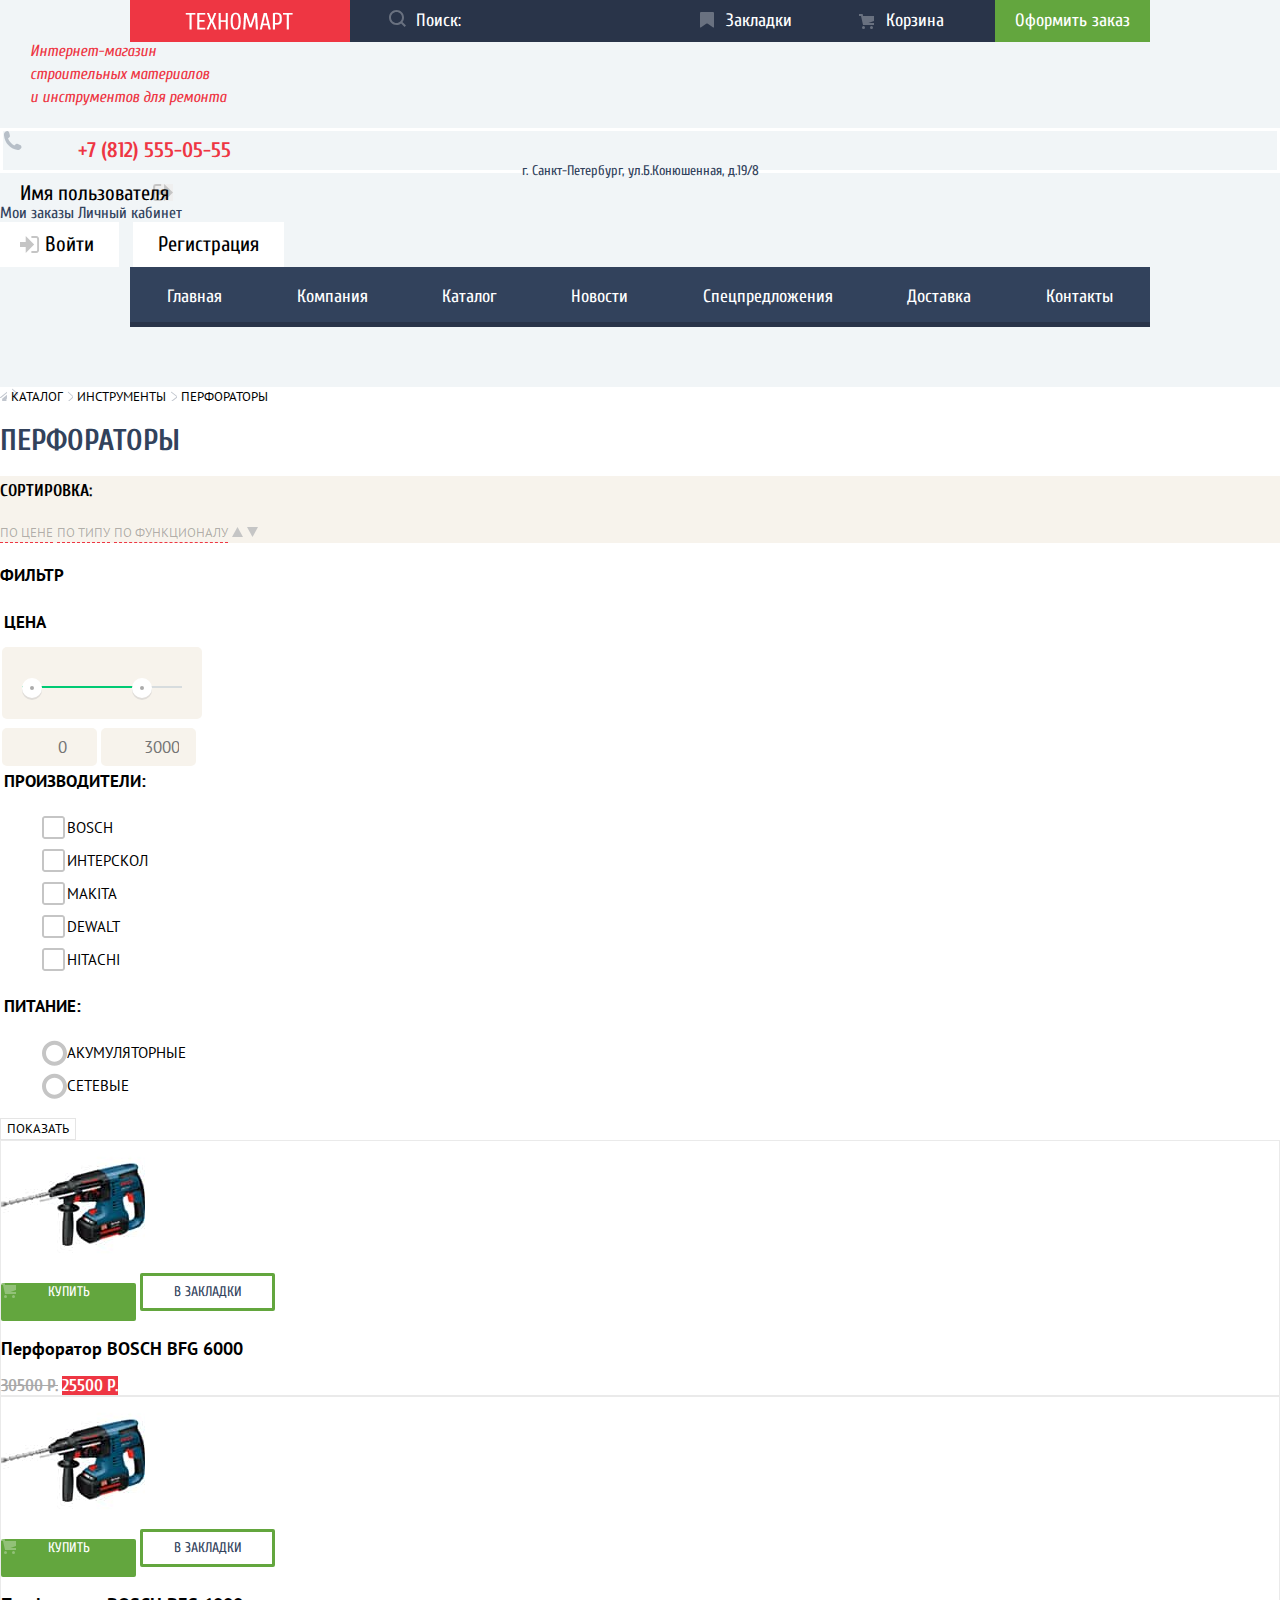
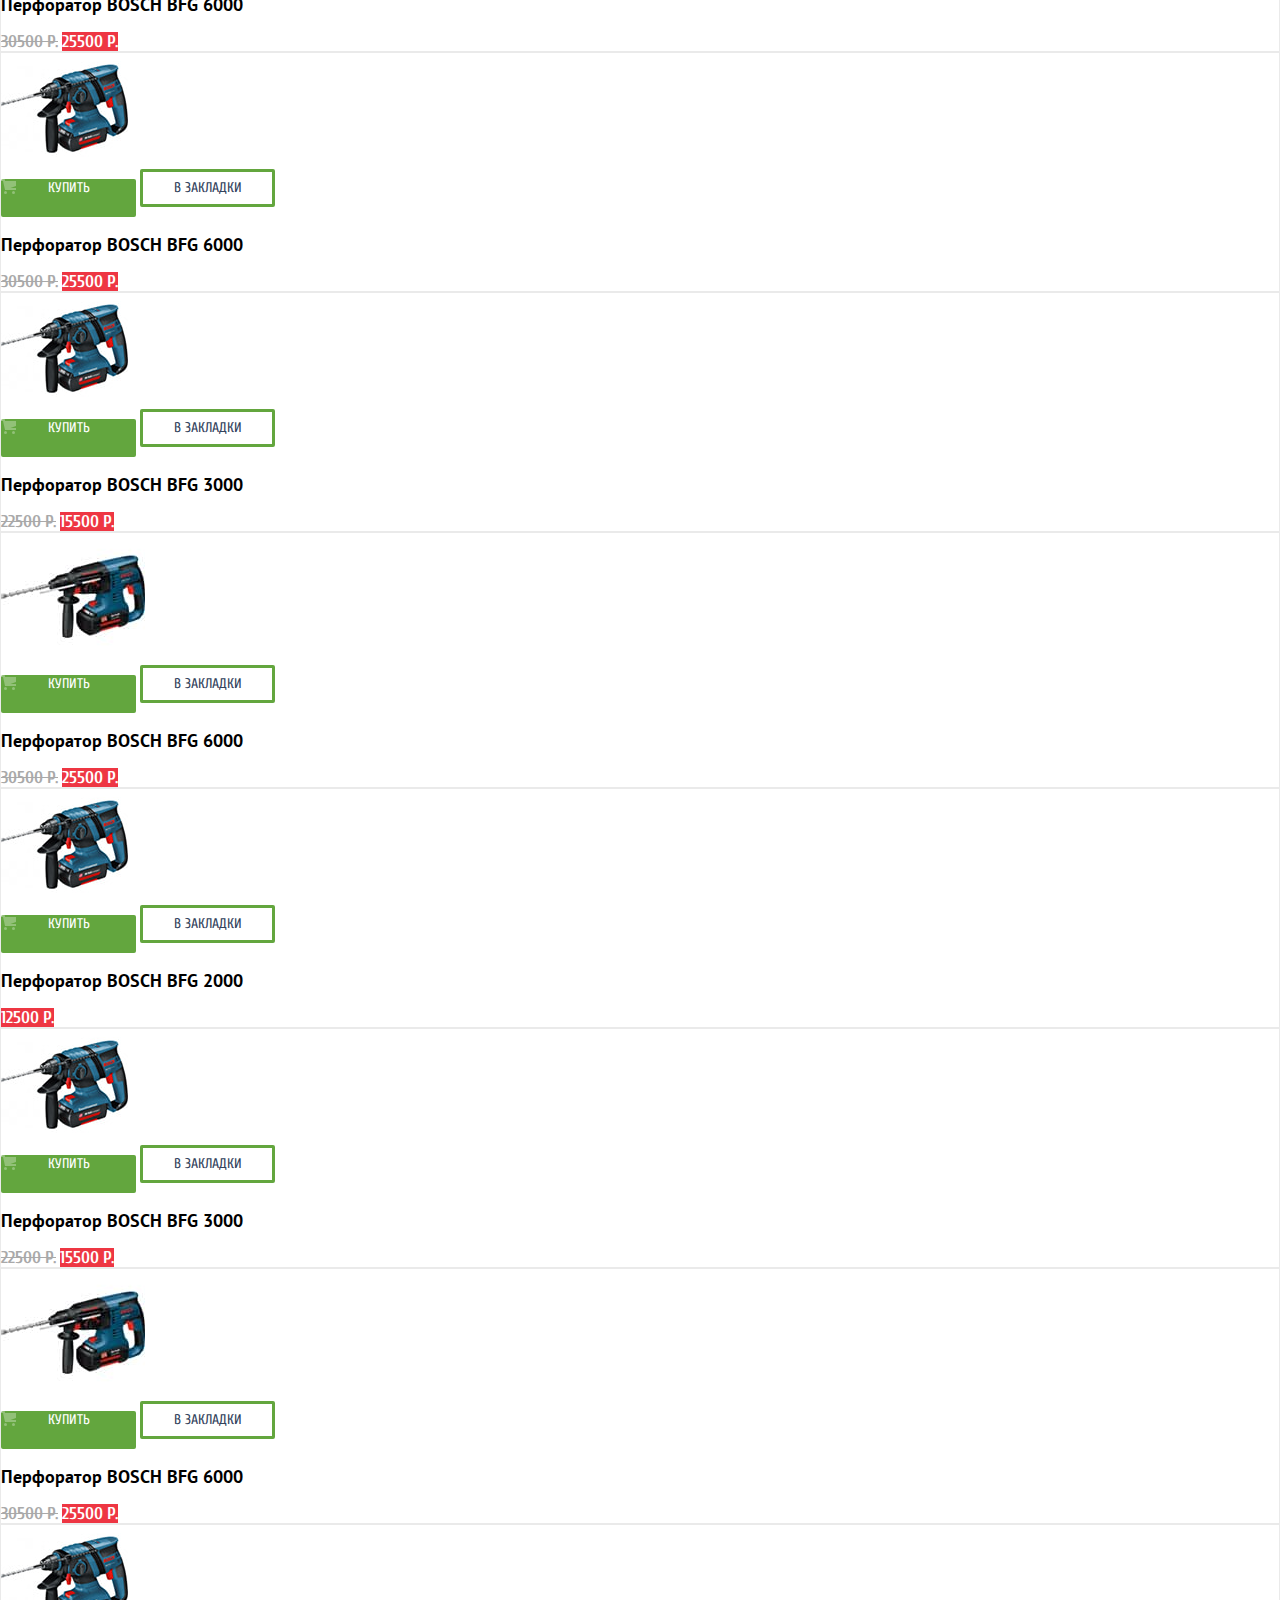
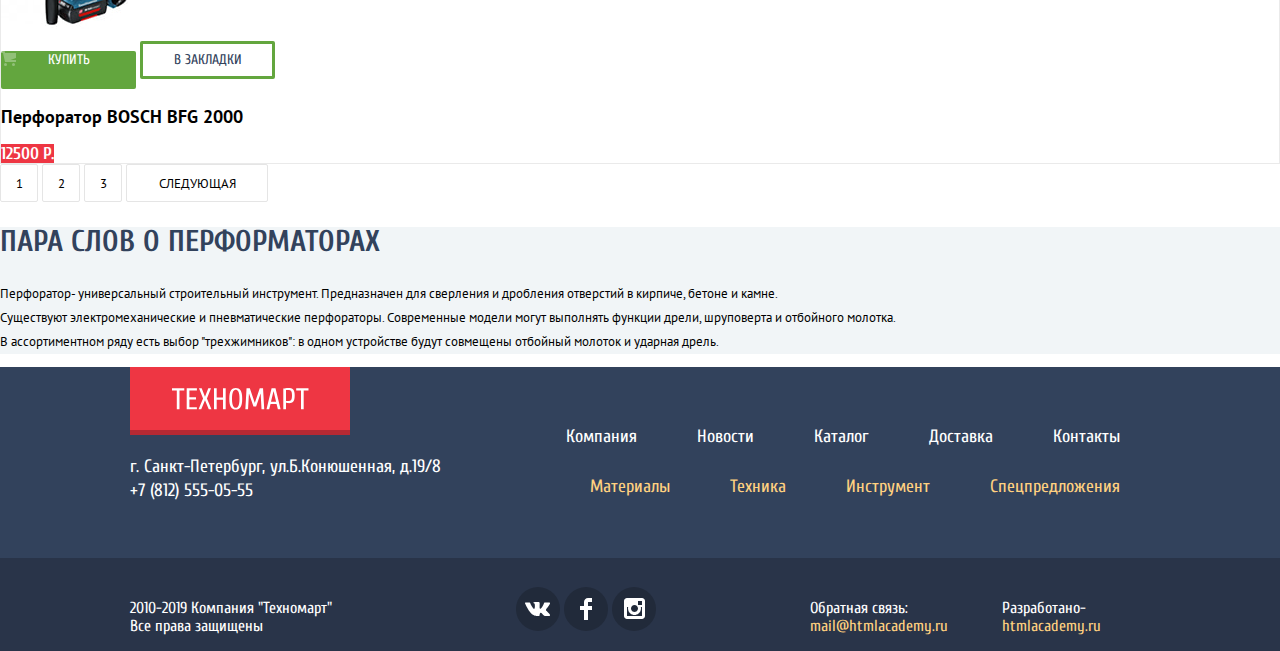
==== catalog.html @ 835988ea "add styles for footer" ====
<!DOCTYPE html>
<html lang="ru">
<head>
  <meta charset="utf-8">
  <link rel="stylesheet" href="style.css">
  <link href="https://fonts.googleapis.com/css2?family=Cuprum:ital@0;1&family=PT+Sans:wght@400;700&display=swap" rel="stylesheet">
  <title>HTML Academy: Техномарт</title>
</head>
<body>
<header class="main-header">
    <div class="header-wrapper">
      <a href="index.html" class="link-logo">
        <img src="img/logo.png" alt="Логотип Техномарта" class="img-logo">
      </a>
      <input type="search" placeholder="Поиск:"  class="search">
      <a href="" class="bookmark">Закладки</a>
      <a href="" class="cart">Корзина</a>
      <a href="" class="order">Оформить заказ</a>
    </div>
  <p class="definition">Интернет-магазин <br>строительных материалов <br>и инструментов для ремонта</p>
    <div class="head-contact">
      <a href="tel:+78125550555" class="phone">+7 (812) 555-05-55</a>
      <a href="" class="header-address">г. Санкт-Петербург, ул.Б.Конюшенная, д.19/8</a>
    </div>
    <div>
      <div class="user-block">
        <a href="" class="user-name">Имя пользователя</a>
        <button class="exit">
          <span class="visually-hidden">выйти</span>
        </button>
      </div>
      <a href="" class="user-orders">Мои заказы</a>
      <a href="" class="user-account">Личный кабинет</a>
    </div>
    <div>
         <a href="" class="access login">Войти</a>
         <a href="" class="access">Регистрация</a>
    </div>
<nav class="main-nav">
  <ul>
    <li>
      <a href="">Главная</a>
    </li>
    <li>
      <a href="">Компания</a>
    </li>
    <li>
      <a href="">Каталог</a>
    </li>
    <li>
      <a href="">Новости</a>
    </li>
    <li>
      <a href="">Спецпредложения</a>
    </li>
    <li>
      <a href="">Доставка</a>
    </li>
    <li>
      <a href="">Контакты</a>
    </li>
  </ul>
</nav>
</header>
<main>
  <div class="breadcrumbs">
     <a class="breadcrumbs-icon-home">
      <p class="visually-hidden">to right</p>
    </a>
    <a href="catalog.html" class="catalog-link">Каталог</a>
    <a class="breadcrumbs-icon">
      <p class="visually-hidden">to right</p>
    </a>
    <a href="">Инструменты</a>
    <a class="breadcrumbs-icon">
      <p class=" visually-hidden"> to right</p>
    </a>
    <a href="">Перфораторы</a>
  </div>
  <h1 class="heading">Перфораторы</h1>
  <div class="sorting">
    <h3 class="heading-filter">Сортировка:</h3>
     <a href="" class="sorting-setting">По цене</a>
     <a href="" class="sorting-setting">По типу</a>
     <a href="" class="sorting-setting">По функционалу</a>
     <a href="" class="increase current-filter">
         <span class="visually-hidden">по возрастанию</span>
     </a>
     <a href="" class="decrease current-filter">
         <span class="visually-hidden">по убыванию</span>
     </a>
  </div>
  <aside class="filter">
    <h3 class="heading-filter">Фильтр</h3>
    <form action="https://echo.htmlacademy.ru" method="get">
      <fieldset class="fieldset-filter">
        <legend class="heading-filter">Цена</legend>
        <div class="range-filter">
          <div class="range-controls">
            <div class="scale">
              <div class="green-bar"></div>
            </div>
            <div class="toggle toggle-min" tabindex="0"></div>
            <div class="toggle toggle-max" tabindex="0"></div>
          </div>
          <div class="price-controls">
            <label>
            <span class="visually-hidden">c</span>
            <input type="number" name="fromPrice" min="0" class="input-for-price form-prise" placeholder="0">
          </label>
          <label>
            <span class="visually-hidden">до</span>
            <input type="number" name="toPrice" min="0" class="input-for-price" placeholder="3000">
          </label>
          </div>
          </div>
      </fieldset>
      <fieldset class="fieldset-filter">
        <legend class="heading-filter">Производители:</legend>
        <ul>
            <li>
              <label class="filter-button">
                <input type="checkbox" name="brands[]" value="bosch" class="input-check visually-hidden">
                <span class="brand-checkbox">Bosch</span>
              </label>
            </li>
            <li>
              <label class="filter-button">
                <input type="checkbox" name="brands[]" value="interskol" class="input-check visually-hidden">
                  <span class="brand-checkbox"> Интерскол</span>
              </label>
            </li>
            <li>
              <label class="filter-button">
                <input type="checkbox" name="brands[]" value="makita" class="input-check visually-hidden">
                  <span class=" brand-checkbox"> Makita</span>
                </label>
            </li>
            <li>
              <label class="filter-button">
                <input type="checkbox" name="brands[]" value="dewalt" class="input-check visually-hidden">
                  <span class="brand-checkbox"> Dewalt</span>
                </label>
            </li>
            <li>
              <label class="filter-button">
                <input type="checkbox"  name="brands[]" value="hitachi" class="input-check visually-hidden">
                  <span class="brand-checkbox"> Hitachi</span>
              </label>
            </li>
        </ul>
      </fieldset>
      <fieldset class="fieldset-filter">
        <legend class="heading-filter">Питание:</legend>
          <ul>
            <li>
              <label class="filter-button">
                <input type="radio" name="power" value="battery" class="input-radio visually-hidden">
                  <span class="power-radio"> Акумуляторные</span>
              </label>
            </li>
            <li>
              <label class="filter-button">
                <input type="radio" name="power" value="net" class="input-radio visually-hidden">
                    <span class="power-radio"> Сетевые</span>
              </label>
            </li>
          </ul>
        </fieldset>
        <button type="sublit" class="btn-filter">Показать</button>
      </form>
  </aside>
  <section>
    <article class="item-card">
      <div>
          <img src="img/obj2.jpg" alt="Перфоратор BOSCH BFG 6000">
          <div>
            <a href="#purchase" class="button button-green">Купить</a>
            <button class="button button-outline">В закладки</button>
          </div>
      </div>
      <p class="paragraph"> Перфоратор BOSCH BFG 6000</p>
      <span class="old-price cost">30500 Р.</span>
      <span class="new-price cost">25500 P.</span>
    </article>
    <article class="item-card">
      <div>
          <img src="img/obj2.jpg" alt="Перфоратор BOSCH BFG 6000">
          <div>
            <a href="#purchase" class="button button-green">Купить</a>
            <button class="button button-outline">В закладки</button>
          </div>
      </div>  
      <p class="paragraph">Перфоратор BOSCH BFG 6000</p>
      <span class="old-price cost">30500 Р.</span>
      <span class="new-price cost">25500 P.</span>
    </article>
    <article class="item-card">
        <div>
          <img src="img/obj1.jpg" alt="Перфоратор BOSCH BFG 6000">
          <div>
            <a href="#purchase" class="button button-green">Купить</a>
            <button class="button button-outline">В закладки</button>
          </div>
        </div>
      <p class="paragraph">Перфоратор BOSCH BFG 6000</p>
      <span class="old-price cost">30500 Р.</span>
      <span class="new-price cost">25500 P.</span>
    </article>
    <article class="item-card">
        <div>
          <img src="img/obj1.jpg" alt="Перфоратор BOSCH BFG 3000">
          <div>
            <a href="#purchase" class="button button-green">Купить</a>
            <button class="button button-outline">В закладки</button>
          </div>
        </div>
      <p class="paragraph">Перфоратор BOSCH BFG 3000</p>
      <span class="old-price cost">22500 P.</span>
      <span class="new-price cost">15500 P.</span>
    </article>
    <article class="item-card">
        <div>
          <img src="img/obj2.jpg" alt="Перфоратор BOSCH BFG 6000">
          <div>
            <a href="#purchase" class="button button-green">Купить</a>
            <button class="button button-outline">В закладки</button>
          </div>
        </div>
      <p class="paragraph">Перфоратор BOSCH BFG 6000</p>
      <span class="old-price cost">30500 P.</span>
      <span class="new-price cost">25500 P.</span>
    </article>
    <article class="item-card">
        <div>
          <img src="img/obj1.jpg" alt="Перфоратор BOSCH BFG 2000">
          <div>
            <a href="#purchase" class="button button-green">Купить</a>
            <button class="button button-outline">В закладки</button>
          </div>
        </div>
      <p class="paragraph">Перфоратор BOSCH BFG 2000</p>
      <span class="new-price cost">12500 P.</span>
    </article> 
    <article class="item-card">
          <div>
          <img src="img/obj1.jpg" alt="Перфоратор BOSCH BFG 3000">
          <div>
            <a href="#purchase" class="button button-green">Купить</a>
            <button class="button button-outline">В закладки</button>
          </div>
        </div>
      <p class="paragraph">Перфоратор BOSCH BFG 3000</p>
      <span class="old-price cost">22500 P.</span>
      <span class="new-price cost">15500 P.</span>
    </article>
    <article class="item-card">
        <div>
          <img src="img/obj2.jpg" alt="Перфоратор BOSCH BFG 6000">
          <div>
            <a href="#purchase" class="button button-green">Купить</a>
            <button class="button button-outline">В закладки</button>
          </div>
        </div>
      <p class="paragraph">Перфоратор BOSCH BFG 6000</p>
      <span class="old-price cost">30500 P.</span>
      <span class="new-price cost">25500 P.</span>
    </article>
    <article class="item-card">
        <div>
          <img src="img/obj1.jpg" alt="Перфоратор BOSCH BFG 2000">
          <div>
            <a href="#purchase" class="button button-green">Купить</a>
            <button class="button button-outline">В закладки</button>
          </div>
        </div>
      <p class="paragraph">Перфоратор BOSCH BFG 2000</p>
      <span class="new-price cost">12500 P.</span>
    </article>
  </section>
      <div class="pages">
        <a href="" class="pages-link current-page">1</a>
        <a href="" class="pages-link ">2</a>
        <a href="" class="pages-link ">3</a>
        <a href="" class="next-page pages-link current-page">Следующая</a>
      </div>
  <section class="info-about-perf">
    <h2 class="heading">Пара слов о перформаторах</h2>
    <p class="paragraph">Перфоратор- универсальный строительный инструмент. Предназначен для сверления и дробления отверстий в кирпиче, бетоне и камне.<br> Существуют электромеханические и пневматические перфораторы. Современные модели могут выполнять функции дрели, шруповерта и отбойного молотка.<br>В ассортиментном ряду есть выбор "трехжимников": в одном устройстве будут совмещены отбойный молоток и ударная дрель.</p>
  </section>
</main>
<footer class="footer">
  <div class="footer-width">
  <div>
  <a href="index.html" class="link-logo logo-footer">
    <img src="img/icon-logo.svg" alt="логотип Техномарта" width="138px">
  </a>
  <div class="footer-block-nav">
  <nav>
    <ul class="footer-main-nav">
      <li>
        <a href="">Компания</a>
      </li>
      <li>
        <a href="">Новости</a>
      </li>
      <li>
        <a href="">Каталог</a>
      </li>
      <li>
        <a href="">Доставка</a>
      </li>
      <li>
        <a href="">Контакты</a>
      </li>
    </ul>
  </nav>
  <nav>
    <ul class="nav-list">
      <li>
        <a href="" class="footer-nav-item">Материалы</a>
      </li>
      <li>
        <a href="" class="footer-nav-item">Техника</a>
      </li>
      <li>
        <a href="" class="footer-nav-item">Инструмент</a>
      </li>
      <li>
        <a href="" class="footer-nav-item">Спецпредложения</a>
      </li>
    </ul>
  </nav>
</div>
   <p class="address">
    <a href="">г. Санкт-Петербург, ул.Б.Конюшенная, д.19/8</a>
    <br>
    <a href="tel:+78125550555">+7 (812) 555-05-55</a>
  </p>
</div>
</div>
<div class="footer-links">
  <div class="footer-links-width">
    <p class="links">2010-2019 Компания "Техномарт" <br>Все права защищены</p>
      <div class="social-net links">
        <a href="" class="vk-icon">
          <span class="visually-hidden">Вконтакте</span>
        </a>
        <a href="" class="fc-icon">
          <span class="visually-hidden">Фейсбук</span>
        </a>
        <a href="" class="ig-icon">
          <span class="visually-hidden">Инстаграм</span>
        </a>
      </div>
      <p class="links feedback">
        Обратная связь:<br>
        <a href="mailto:mail@htmlacademy.ru" class="footer-nav-item dev-contacts">mail@htmlacademy.ru</a>
      </p>
      <p class="links developers">
        Разработано-<br>
        <a href="https://htmlacademy.ru" class="footer-nav-item dev-contacts">htmlacademy.ru</a>
      </p>
  </div>
</div>
</footer>
<div id="purchase" class="pop-up purchased-item">
  <a href="#">Закрыть</a>
  <p>Товар добавлен в корзину!</p>
  <a href="">Оформить заказ</a>
  <button>Продолжить покупки</button>
</div>
</body>
</html>
---- style.css ----
:root{
	--basic-blue:#32425C;
	--basic-darkblue:#293449;
	--basic-background:#F1F5F7;
	--special-background:#F9F5F0;
	--basic-red:#EE3643;
	--basic-green:#63A63E;
	--basic-grey:#3D546F;
	--basic-lightgrey:#C5C5C5;
	--basic-white:#FFFFFF;
	--basic-darkgreen:#518534;
	--special-yellow:#FFBF47;
	--special-blue:#3BBCE3;
	--special-lilac:#DC91D8;
	--special-greenlight:#8ED78F;
	--special-yellowlight:#FFD180;
	--spesial-rose:#FF5357;
	--special-darkblue:#161D29;
	--special-grey: #C5C5C5;
	--spesial-for-adress:#F3F7F9;
	--special-for-footer-nav:#F1F5F7;
	--spesial-heading:#F9F5F0;
	--warning:#FFBF47;
	--mistake:#BA2732;
	--success:#5FBB2D;
	--grey:#E0DDD9;
	--purple-background:#F7F3EC;
	--active-darkblue:#1D2729;
	--hover-darkblue:#293449;
	--icon-background:#212A3A;
	--price-grey: #A9A9A9;
	--border-light-grey:#EAEAEA;
	--active-green:#518534;
	--range-thumb-bg:#ABABAB;
	--runnable-track-bg:#D7DCDE;
	--runnable-track-border:#E8E8E1;
	--heading-bg: #F9F5F0;
	--border-color:#E5E5E5;
	--delivery-bg: #FFC047;
	--filter-green-bar:#00CA74;
}
html{
	box-sizing: border-box;
}
*,
*:after,
*:before {
  box-sizing: inherit;
}
body{
	margin:0;
	font-family: 'Cuprum', sans-serif,arial;
	-webkit-font-smoothing: antialiased;
  	-moz-osx-font-smoothing: grayscale;
}
.main-header{
	background-color: var(--basic-background);
	padding-bottom: 60px;
}
a{
	text-decoration: none;
	display: inline-block;
}
.img-logo{
	background-color: var(--basic-red,red);
	margin-left: 55px;
	margin-top: 12px;
	padding:0;
}
.header-wrapper{
	display:flex;
	height:42px;
}
.header-wrapper,
.main-nav{
	margin-left:130px;
	margin-right:130px;
}
.header-wrapper a{
	height:42px;
	vertical-align: middle;
	margin:0; 
	line-height: 42px;
	padding-right:20px;
}
a.link-logo{
	background-color: var(--basic-red,red);
	width:220px;
	margin:0;
	padding-right:0;
}
.header-wrapper{
    background-color: var(--basic-darkblue);
    display: flex;
    justify-content: space-between;
    flex-wrap: wrap;
}
.header-wrapper-bg{
	background-color: var(--basic-darkblue);
	width:100%;
}
.main-nav ul{
	background-color: var(--basic-blue);
	height:60px;
	display: flex;
    justify-content: space-around;
    margin:0;
    padding:0;
    box-shadow: inset 0px -5px 0px var(--shadow-header-nav);
}
.nav-list li{
	padding-left: 25px;
	padding-right: 25px;
}
.header-wrapper a,
.main-nav a{
	color:var(--basic-white, white);
	font-size: 18px;
}
.main-nav a{
	font-size: 18px;
	line-height: 60px;
}
.main-nav ul{
	box-shadow: inset 0px -5px 0px #293449;
}
.search{
	background-color: var(--basic-darkblue);
	border:none;
	background-image: url(img/icon-search.svg);
	background-repeat: no-repeat;
	font-size: 18px;
	line-height: 40px;
	font-family: Cuprum, Arial, sans-serif; 
	width:271px;
	margin:0;
	padding-left:35px;
	background-position: 3% 40%;
}
.search:focus{
	background-color: var(--basic-white);
	outline: none;
	background-image:url("data:image/svg+xml,%3Csvg width='17' height='17' viewBox='0 0 17 17' fill='none' xmlns='http://www.w3.org/2000/svg'%3E%3Cg opacity='1'%3E%3Cpath fill-rule='evenodd' clip-rule='evenodd' d='M13.458 12.044L17 15.586L15.586 17L12.044 13.458C10.782 14.421 9.21 15 7.5 15C3.35786 15 0 11.6421 0 7.5C0 3.35786 3.35786 0 7.5 0C11.6421 0 15 3.35786 15 7.5C15.0001 9.14309 14.4581 10.7403 13.458 12.044ZM7.5 2C4.467 2 2 4.467 2 7.5C2.00331 10.5362 4.4638 12.9967 7.5 13C10.532 13 13 10.532 13 7.5C13 4.467 10.532 2 7.5 2Z' fill='%23EE3643'/%3E%3C/g%3E%3C/svg%3E ");
}
.search::placeholder{
	color:var(--basic-white, white);
	font-size: 18px;
	line-height: 24px; 
}
.cart,
.bookmark{
	padding-left:43px;
	background-repeat: no-repeat;
}
.cart{
	background-color:var(--basic-darkblue, blue);
	color:var(--basic-white, white);
	text-decoration: none;
	background-image: url(img/icon-cart.svg); 
	background-position: 15% 50%;
}
.bookmark{
	background-image: url(img/icon-bookmark.svg);
	background-position: 15% 45%;
}
.bookmark:active,
.cart:active{
	opacity:.5;
	background-color: var(--special-darkblue);
}
.bookmark:hover,
.bookmark:focus{
	background-image: url("data:image/svg+xml,%3Csvg width='14' height='16' fill='white' xmlns='http://www.w3.org/2000/svg'%3E%3Cpath d='M14 15c0 .55-.37.74-.82.43l-5.36-3.77a1.54 1.54 0 00-1.64 0L.82 15.43c-.45.31-.82.12-.82-.43V1a1 1 0 011-1h12a1 1 0 011 1v14z' fill='%23fff' opacity='1'/%3E%3C/svg%3E");
}
.cart:hover,
.cart:focus{
	background-image: url("data:image/svg+xml,%3Csvg width='15' height='15' fill='none' xmlns='http://www.w3.org/2000/svg'%3E%3Cg opacity='1' fill='%23fff'%3E%3Cpath d='M4.5 15a1.5 1.5 0 100-3 1.5 1.5 0 000 3zM12.5 15a1.5 1.5 0 100-3 1.5 1.5 0 000 3zM15 2H4.07l-.422-2H0v2h2.031l1.985 9H15V9H9.441L15 6.951V2z'/%3E%3C/g%3E%3C/svg%3E");
}
.order{
	background-color: var(--basic-green, red);
	color:var(--basic-white, white);
	text-decoration: none;
	padding-left: 20px;
}
.order:active{
	opacity: .5;
}
.order:hover{
	background-color: var(--success)
}
.access{
	background-color: var(--basic-white);
	font-size: 21px;
	line-height: 21px;
	color:black;
	padding-right:25px;
	padding-left: 25px;
	padding-top:12px;
	padding-bottom:12px;
}
.user-index{
	display: none;
}
.access:hover,
.access:focus{
	color: var(--basic-red);
}
.access:active{
	color: var(--special-grey);
}
.user{
	background-color: var(--basic-white);
	background-image: url(img/icon-user.svg);
}
.user-name{
	color:black;
	background-color: rgba(0, 0, 0, 0.0001);
	position: relative;
	left:20px;
	font-size: 21px;
	line-height: 21px;
}
.user-name:active{
	color:var(--special-grey);
}
.user-name:hover{
	color:var(--basic-red);
}
.user-orders,
.user-account{
	color:var(--basic-blue);
	font-size: 16px;
	line-height: 18px;
}
.user-orders:hover,
.user-account:hover{
	color:var(--basic-red);
}
.user-orders:active,
.user-account:active{
	color:var(--special-grey);
}
.exit{
	background-image: url(img/icon-logout.svg);
	width:20px;
	height:17px;
	border:none;
}
.login{
	background-image: url(img/icon-login.svg);
	padding-left:45px;
	margin-right:10px;
	background-position: 20% 50%;
}
.login,
.phone,
.exit,
.user{
	background-repeat: no-repeat;
}
.definition{
    font-style: italic;
	font-size: 16px;
	line-height: 23px;
	color:var(--basic-red);
	margin-left: 30px;
	margin-right: 125px;
	margin-top: -2px;
	padding-bottom: 3px;
}
.header-info{
	display: flex;
	margin-left:130px;
	padding-top:40px;
	padding-bottom: 40px;
}
.phone{
	color:var(--basic-red);
	font-size: 21px;
	line-height: 30px; 
	border:3px solid var(--basic-white);
	background-image: url(img/icon-phone.svg);
	font-weight: bold;
	padding-top:4px;
	padding-bottom:5px;
	padding-left:75px;
	padding-right:45px;
}
.access-block{
	margin-left: 70px;
}
.head-contact a{
	display: block;
}
.header-address{
	font-size: 14px;
	line-height: 24px;
	color:var(--basic-blue);
	margin-top: -14px;
	text-align: center;
}
.main-nav ul{
	list-style: none;
}
.main-nav li{
	display: inline-block;
	font-size: 18px;
	line-height: 24px;
}
.main-nav li:hover,
.main-nav li:focus{
	background-color: var(--hover-darkblue);
}
.main-nav li:active{
	background-color: var(--active-darkblue);
	opacity: .5;
}
.pop-up{
	display: none;
}
.logo-footer{
	height:68px;
	box-shadow: inset 0px -5px 0px rgba(0, 0, 0, 0.24);
}
.logo-footer img{
	margin-right: 41px;
	margin-bottom: 20px;
	margin-top: 20px;
	margin-left: 41px;
}
.footer{
	background-color: var(--basic-blue);
	font-size: 18px;
	line-height: 24px;
	color: var(--basic-white);
	padding: 0;
}
.footer ul{
	display: flex;
	justify-content:flex-end;
}
.nav-list,
.footer-main-nav{
	position: absolute;
	right:0px;
}
.footer-main-nav{
	top:-30px;
}
.nav-list{
	top:20px;
}
.footer li{
	padding-left:30px;
	padding-right:30px;
}
.address{
	margin-bottom: 55px;
}
.footer-block-nav{
	margin-right: 0;
	position: relative;
}
.footer-links-width,
.footer-width{
	margin-left: 130px;
	margin-right: 130px;
}
.footer a{
	color: var(--basic-white);
}
.footer ul{
	list-style: none;
}
.footer-links{
	background-color: var(--basic-darkblue);
	color:white;
	font-size: 16px;
	line-height: 18px;
}
.footer-links .links{
	display:inline-block;
	padding-top:35px;
	padding-top:25px;
}
.social-net{
	margin-left:180px;
	margin-right:150px;
}
.feedback{
	margin-right: 50px;
}
.social-net a{
	background-repeat: no-repeat;
	background-position: center center;
	background-color:var(--icon-background);
	height:44px;
	width:44px;
	border-radius: 100px;
}
.social-net a:hover,
.social-net a:focus,
.social-net a:active{
	background-color: var(--basic-red)
}
.vk-icon{
	background-image: url(img/icon-vk.svg);
}
.fc-icon{
	background-image: url(img/icon-facebook.svg);
}
.ig-icon{
	background-image: url(img/icon-instagram.svg);
}
.footer .footer-nav-item{
	color:var(--special-yellowlight);

}
.footer-nav-item:hover,
.footer-nav-item:focus{
	text-decoration: underline;
	text-decoration-color: var(--special-yellowlight)
}
.footer-main-nav a:hover{
	text-decoration: underline;
	text-decoration-color: var(--basic-white)
}
.footer-nav-item:active,
.footer-main-nav a:active{
	opacity: .5;
	text-decoration:none;
}
.footer .dev-contacts{
	font-size: 16px;
	line-height: 18px;
}
.visually-hidden{
	position: absolute;
    width: 1px;
    height: 1px;
    margin: -1px;
    border: 0;
    padding: 0;
    clip: rect(0 0 0 0);
    overflow: hidden;
}
.img-logo{
	background-color: var(--basic-red);
}
.adress{
	font-size: 18px;
	line-height: 24px;
	color: var(--basic-white,white);
}
.button{
	font-size: 14px;
	line-height: 38px;
	text-transform: uppercase;
	height:38px;
	width:192px;
	text-align: center;
	font-family: Cuprum, sans-serif,arial;
}
.button-red{
	background-color:var(--basic-red,red);
	color: var(--basic-white);
}
.button-green,
.button-outline{
	border-radius: 2px;
	width:135px;
	font-size: 14px;
}
.button-outline{
	color:var(--basic-blue);
	border: 3px solid var(--basic-green);
	background-color: var(--basic-white);
	line-height: 12px;
}
.button-green{
	background-color: var(--basic-green);
	color: var(--basic-white);
	background-image: url(img/icon-cart.svg);
	background-repeat: no-repeat;
	line-height: 18px
}
.button-green:hover,
.button-green:focus{
	background-color: var(--success);
}
.button-outline:hover,
.button-outline:focus{
	color:var(--basic-blue);
	border: 3px solid var(--basic-blue);
	background-color: var(--basic-white);
}
.button-outline:active{
	opacity: .5;
}
.button-green:active{
	background-color: var(--active-green);
}
.button-rose{
	background-color: var(--spesial-rose);
	color: var(--basic-white);
}
.button-block{
	width:300px;
	height:38px;
}
.filter{
	font-family:  PT Sans,Arial,sans-serif;
	width:220px;
}
.old-price{
	text-decoration: line-through;
	text-decoration-color:var(--price-grey);
	text-transform: uppercase;
	color:var(--price-grey);
	font-weight: bold;
	font-size: 17px;
	line-height: 18px;
}
.new-price{
	background-color: var(--basic-red);
	color:white;
	font-weight: bold;
	font-size: 17px;
	line-height: 18px;
}
.item-card{
	border: 1px solid var(--border-light-grey);
	box-sizing: border-box;
}
.item-card p{
	font-weight: bold;
	font-size: 18px;
	line-height: 20px;
}
.item-card span{
	font-weight: bold;
	font-size: 17px;
	line-height: 18px;
}
.item-card img{
	background-color: var(--basic-background)
}
.heading{
	font-size: 30px;
	line-height: 30px;
	color:var(--basic-blue);
	text-transform: uppercase;
}
.heading-bg{
	background-color:var(--heading-bg);
}
.heading-black{
	color:black;
}
.perf-info{
	background-color: var(--basic-background);
}
.about-us ul{
	list-style: none;
	font-size: 18px;
}
.popular-brands ul{
	list-style: none;
}
.btn-services{
	color:white;
	font-weight: bold;
	font-size: 21px;
	line-height: 30px;
	text-align: center;
	display: block;
	height:61px;
	width:240px;
	color:white;
	background-color: var(--basic-blue);
}
.btn-services:active{
	color:var(--basic-blue);
	background-color: white;
}
.btn-services:hover,
.btn-services:focus{
	background-color:var(--basic-darkblue);
}
.services-block ul{
	list-style: none;
}
.service h3{
	color:var(--basic-blue); 
}
.services-block{
	background-color: var(--basic-background)
}
.guaranty,
.delivery,
.credit{
	background-repeat: no-repeat;
	height:250px;
}
.delivery{
	background-image: url(img/delivery.png);
}
.guaranty{
	background-image: url(img/guaranty.png);
}
.credit{
	background-image: url(img/credit.png);
}
.fieldset-filter{
	font-size: 15px;
	line-height: 19px;
	border:none;
}
.fieldset-filter ul{
	list-style: none;
}
.heading-filter{
	font-weight: bold;
	font-size: 17px;
	line-height: 30px;
	text-transform: uppercase;
}
.fieldset-filter{
	max-width: 220px;
	padding:0;
}
.filter{
	padding:0;
	margin:0;
}
.range-filter{
	width:200px;
	margin-top:10px;
}
.range-controls{
	padding-bottom:31px;
	padding-top:39px;
	background-color: var(--purple-background);
	border-radius:5px;
	padding-left:20px;
	padding-right:20px;
	margin-bottom: 9px;
	position: relative;
}
.range-controls .scale{
	background-color: var(--runnable-track-bg);
	height:2px;
}
.green-bar{
	background-color: var(--filter-green-bar);
	height:2px;
	width:70%;
}
.range-controls .toggle{
	background-color: var(--range-thumb-bg);
	width:20px;
	height:20px;
	border:8px solid var(--basic-white);
	border-radius: 50%;
	box-shadow:0 2px 0 0 var(--grey);
	padding:0;
	position: absolute;
	transform: translateY(-50%);
	cursor:pointer;
}
.toggle-max{
	left:65%;
}
.input-for-price{
	background-color:#F7F3EC;
	height:38px;
	width:95px;
	border:none;
	font-size: 17px;
	line-height: 18px;
	font-family:PT Sans, Arial, sans-serif;
	text-align: center;
	padding-left:43px;
	border-radius:5px;
}
.power-radio,
.brand-checkbox{
	padding-left:25px;
	line-height:33px;
	padding-top:7px;
	padding-bottom:7px;
	text-transform: uppercase;
}
.power-radio,
.brand-checkbox,
.input-radio:checked,
.input-check:checked{
	background-repeat: no-repeat;
	background-position: 0%,50%;
}
.power-radio{
	background-image: url("data:image/svg+xml,%3Csvg width='25' height='26' viewBox='0 0 25 26' fill='none' xmlns='http://www.w3.org/2000/svg'%3E%3Cpath fill-rule='evenodd' clip-rule='evenodd' d='M0 13.3542C0 6.45125 5.597 0.854248 12.5 0.854248C19.403 0.854248 25 6.45125 25 13.3542C25 20.2572 19.403 25.8542 12.5 25.8542C5.597 25.8542 0 20.2572 0 13.3542ZM21 13.3542C21 8.66725 17.187 4.85425 12.5 4.85425C7.813 4.85425 4 8.66725 4 13.3542C4 18.0412 7.813 21.8542 12.5 21.8542C17.187 21.8542 21 18.0412 21 13.3542Z' fill='%23C5C5C5'/%3E%3C/svg%3E");
}
.input-radio:checked + .power-radio{
	background-image: url("data:image/svg+xml,%3Csvg width='25' height='26' viewBox='0 0 25 26' fill='none' xmlns='http://www.w3.org/2000/svg'%3E%3Cpath fill-rule='evenodd' clip-rule='evenodd' d='M0 13.3542C0 6.45125 5.597 0.854248 12.5 0.854248C19.403 0.854248 25 6.45125 25 13.3542C25 20.2572 19.403 25.8542 12.5 25.8542C5.597 25.8542 0 20.2572 0 13.3542ZM21 13.3542C21 8.66725 17.187 4.85425 12.5 4.85425C7.813 4.85425 4 8.66725 4 13.3542C4 18.0412 7.813 21.8542 12.5 21.8542C17.187 21.8542 21 18.0412 21 13.3542Z' fill='%23C5C5C5'/%3E%3Cpath d='M12.5 17.8542C14.9853 17.8542 17 15.8395 17 13.3542C17 10.869 14.9853 8.85425 12.5 8.85425C10.0147 8.85425 8 10.869 8 13.3542C8 15.8395 10.0147 17.8542 12.5 17.8542Z' fill='%23C5C5C5'/%3E%3C/svg%3E");
}
.brand-checkbox{
	background-image: url("data:image/svg+xml,%3Csvg width='23' height='23' viewBox='0 0 23 23' fill='none' xmlns='http://www.w3.org/2000/svg'%3E%3Cpath fill-rule='evenodd' clip-rule='evenodd' d='M3 0H20C21.65 0 23 1.35 23 3V20C23 21.65 21.65 23 20 23H3C1.35 23 0 21.65 0 20V3C0 1.35 1.35 0 3 0ZM21 3C21 2.458 20.542 2 20 2H3C2.458 2 2 2.458 2 3V20C2 20.542 2.458 21 3 21H20C20.542 21 21 20.542 21 20V3Z' fill='%23C5C5C5'/%3E%3C/svg%3E");
}
.input-check:checked + .brand-checkbox{
	background-image: url("data:image/svg+xml,%3Csvg width='27' height='23' viewBox='0 0 27 23' fill='none' xmlns='http://www.w3.org/2000/svg'%3E%3Cpath d='M7.28505 7.48598L4.45605 10.315L12.2391 18.098L26.1711 4.16598L23.3431 1.33698L12.2391 12.439L7.28505 7.48598Z' fill='%23C5C5C5'/%3E%3Cpath d='M21 20C21 20.542 20.542 21 20 21H3C2.458 21 2 20.542 2 20V3C2 2.458 2.458 2 3 2H19.908L21.493 0.415C21.041 0.146542 20.5257 0.00329969 20 0H3C1.35 0 0 1.35 0 3V20C0 21.65 1.35 23 3 23H20C21.65 23 23 21.65 23 20V10.171L21 12.171V20Z' fill='%23C5C5C5'/%3E%3C/svg%3E");
}
.sorting{
	text-transform: uppercase;
	background-color:var(--purple-background);
}
.sorting-setting{
	font-family: PT Sans,Arial,sans-serif;
	font-size: 13px;
	line-height: 18px;
	color: rgba(0,0,0,.3);
	border-bottom: 1px dashed var(--basic-red);
}
.increase,
.decrease{
	background-image: url(img/icon-down-dir.svg);
	background-repeat: no-repeat;
	height:10px;
	width:11px;
	border-bottom: none;
}
.increase{
	transform:rotate(180deg);
}
.breadcrumbs a{
	font-family: PT Sans,Arial,sans-serif;
	font-size: 13px;
	line-height: 18px;
	color: black;
	text-transform: uppercase;
}
.breadcrumbs-icon-home,
.breadcrumbs-icon{
	background-repeat: no-repeat;
	width: 6.52px;
	height: 10.3px;
}
.breadcrumbs-icon{
	background-image: url(img/icon-to-right.svg);
}
.breadcrumbs-icon-home{
	background-image: url(img/icon-home.svg);
}
.catalog-link{
	background-image: url(img/icon-to-right.svg);
	background-repeat: no-repeat;
}
.btn-filter{
	font-family: PT Sans,Arial,sans-serif;
	font-size: 13px;
	line-height: 18px;
	background-color: white;
	border: 1px solid var(--border-color);
	text-transform: uppercase;
	display: inline-block;
}
.pages-link{
	color:black;
	text-align: center;
	border: 1px solid var(--border-color);
	border-radius: 2px;
	font-family: PT Sans,Arial,sans-serif;
	font-size: 13px;
	line-height: 18px;
	height:38px;
	width:38px;
	padding-top:10px;
	padding-bottom: 10px;
}
.next-page{
	width:auto;
	padding-left:32px;
	padding-right:31px;
	text-transform: uppercase;
}
.slider ul{
	list-style: none;
}
.slider-heading{
	text-transform: uppercase;
	font-weight: bold;
	font-size: 36px;
	line-height: 36px;
	color:var(--basic-white);
}
.btn-previous,
.btn-next{
	background-image: url(img/icon-for-slider.svg);
	height:40px;
	width:22px;
	background-color: white;
	border:none;
}
.btn-next{
	transform:rotate(180deg);
}
.dot{
	border-radius:100px;
	height:10px;
	width:10px;
	background-color: white;
	border:none;
	padding: 0;
}
.paragraph{
	font-size: 13px;
	line-height: 24px;
	font-family: PT Sans, Arial, sans-serif;
}
.info-about-perf{
	background-color: var(--basic-background)
}
.add-card{
	height:123px;
	width:300px;
	background-repeat: no-repeat;
	background-position: 80%, 50%;
}
.add-card p{
	font-weight: bold;
	font-size: 24px;
	line-height: 30px;
	color:var(--basic-white);
}
a.btn-add-card{
	text-transform: uppercase;
	color:var(--basic-white);
	background-color: rgba(255,255,255,.3);
	font-size: 14px;
	line-height: 38px;
	height:38px;
	width:135px;
	text-transform: uppercase;
	text-align: center;
}
.material-card{
	background-color: var(--special-yellow);
	background-image: url(img/icon-materials.svg);
}
.instument-card{
	background-color: var(--special-blue);
	background-image: url(img/icon-instr.svg);
}
.tech-card{
	background-color: var(--special-lilac);
	background-image: url(img/icon-tech.svg);
}
.sales-card{
	background-color: var(--special-greenlight);
	background-image: url(img/icon-sale.svg);
}
.delivery-card{
	background-color:var(--delivery-bg);
	background-image: url(img/icon-delivery.svg);
}
.brand-bosch{
	background-image: url(img/bosch.png);
}
.brand-makita{
	background-image: url(img/makita.png);
}
.brand-interskol{
	background-image: url(img/interskol.png);
}
.brand-dewalt{
	background-image: url(img/dewalt.png);
}
.brand-aeg{
	background-image: url(img/aeg.png);
}
.brand-lg{
	background-image: url(img/lg.png);
}
.brand-hitachi{
	background-image: url(img/hitachi.png);
}
.brand-metabo{
	background-image: url(img/metabo.png);
}
.popular-brands li{
	background-repeat: no-repeat;
	height:145px;
	width:220px;
	border: 1px solid var(--border-light-grey);
}
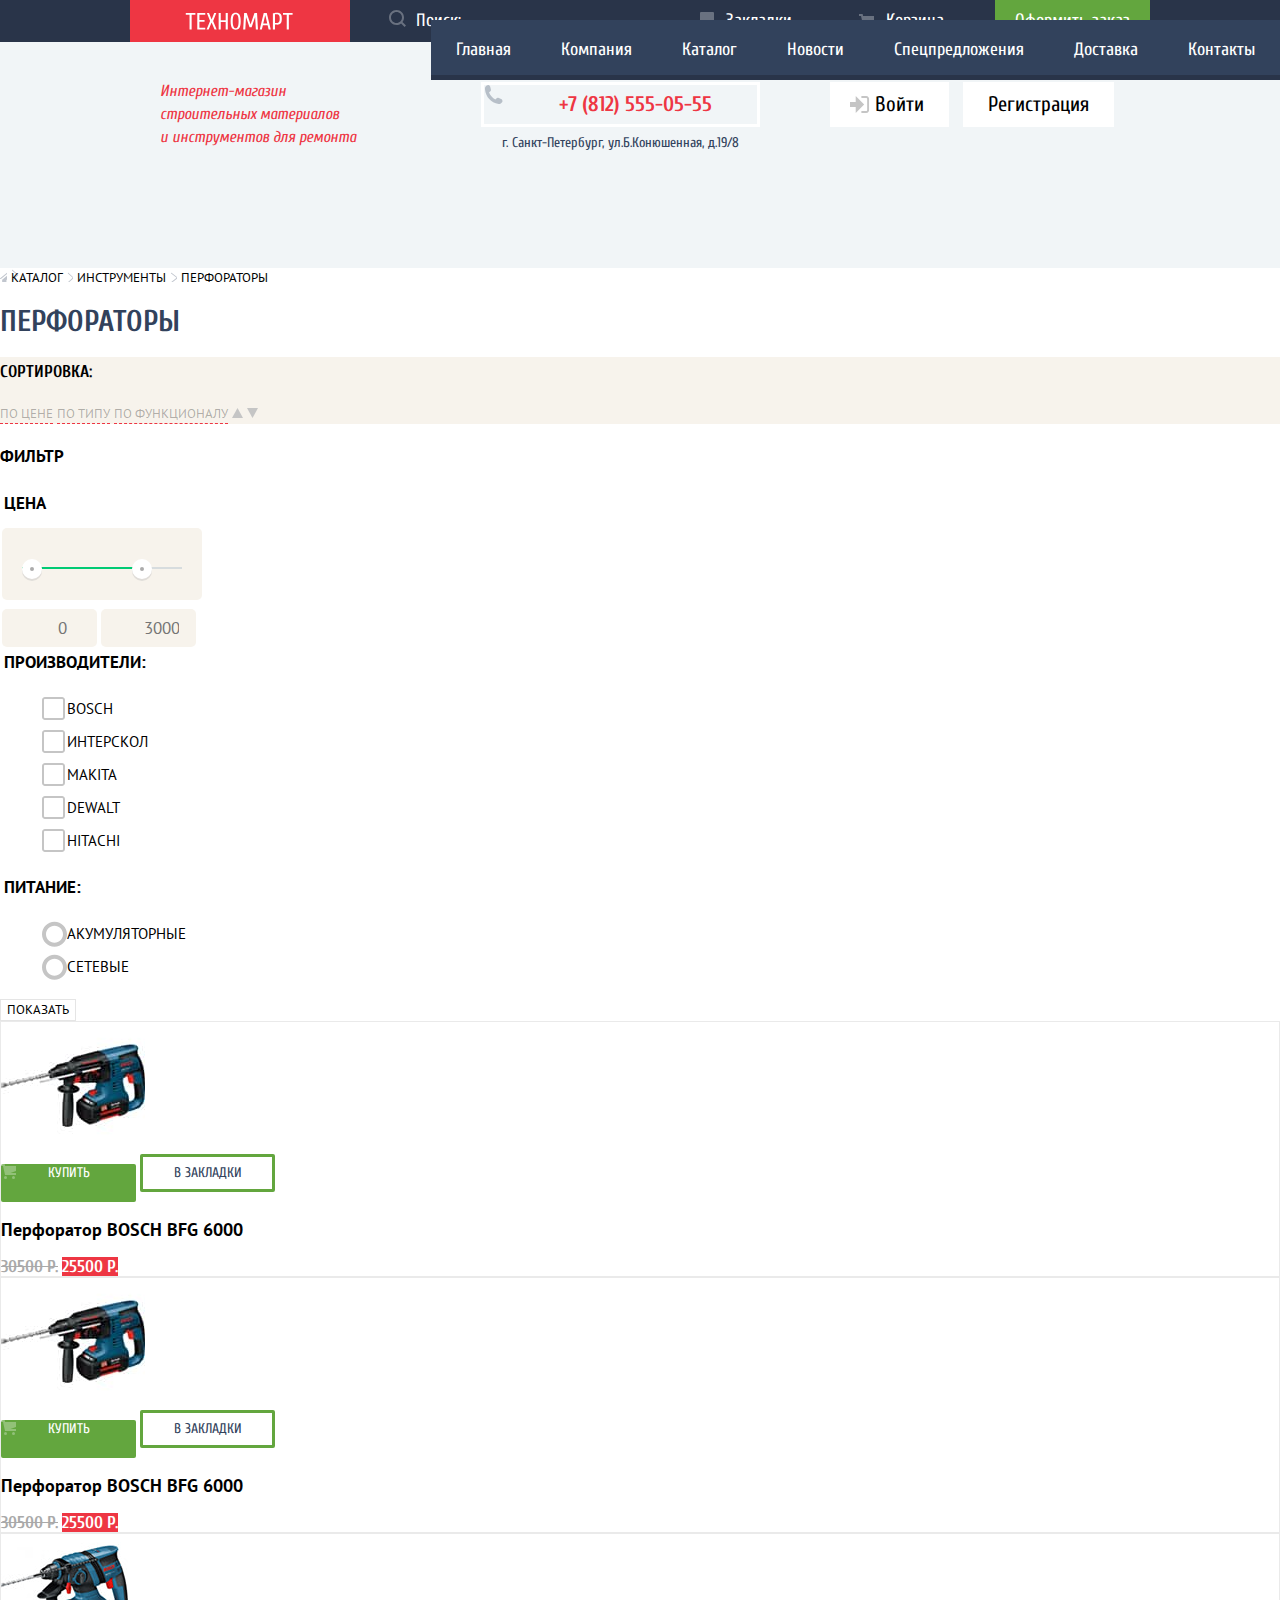
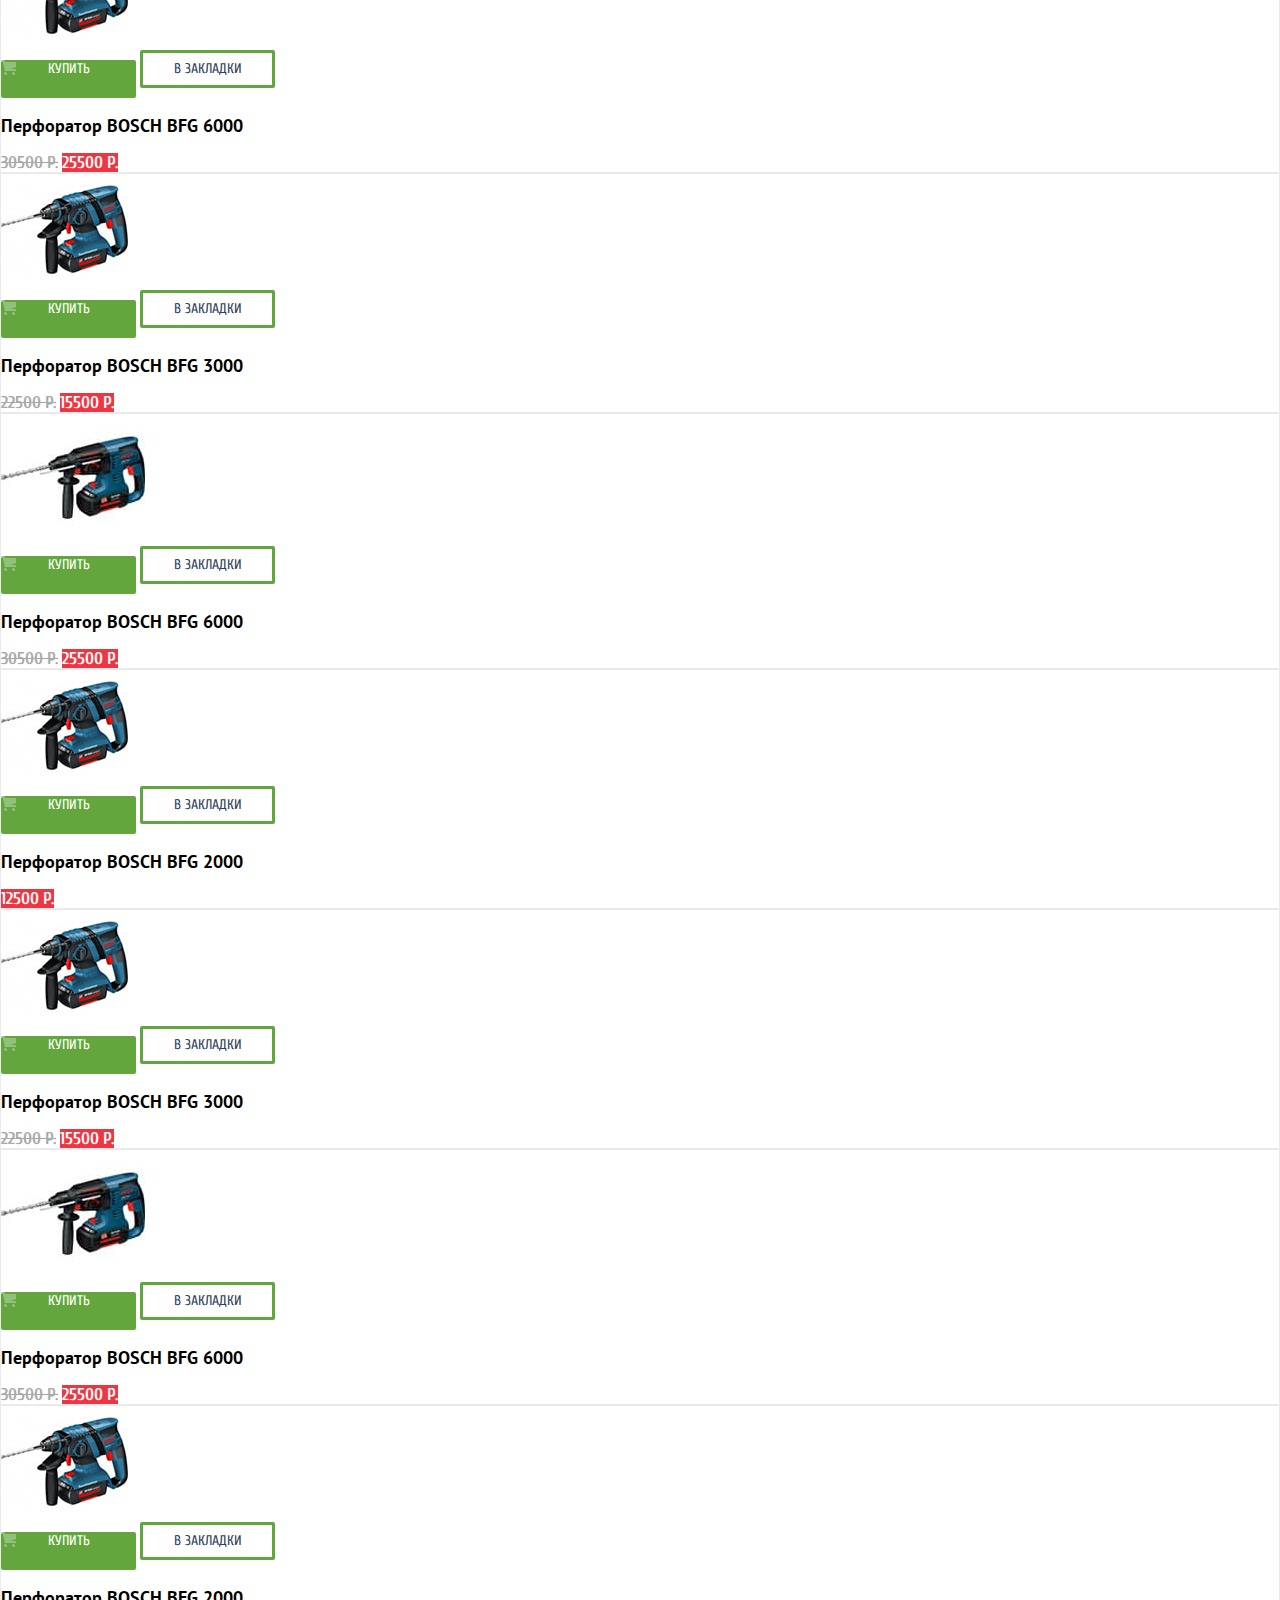
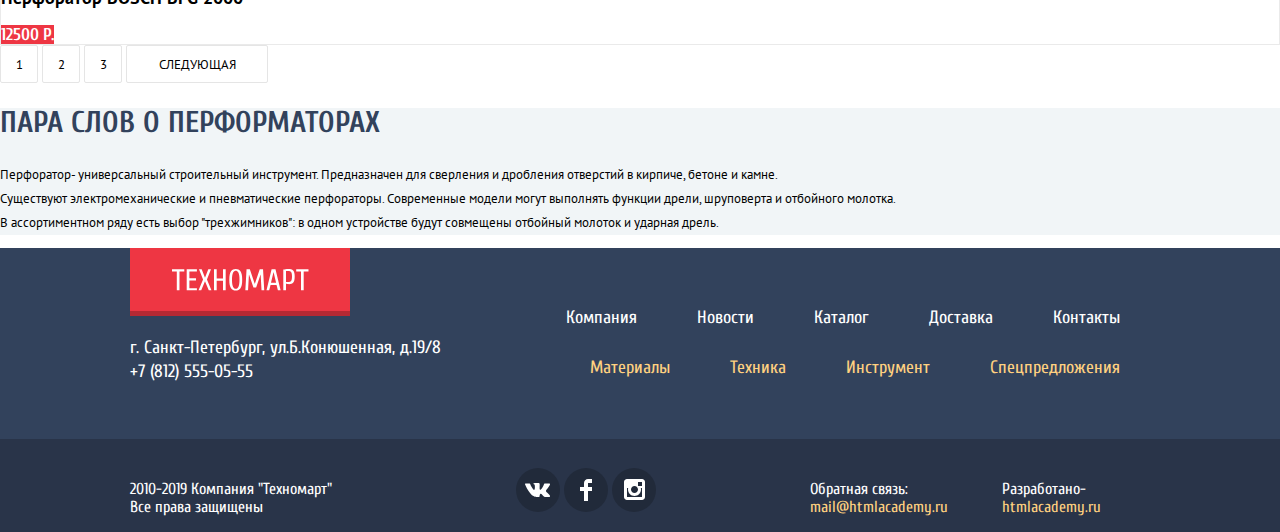
==== commit 2a116851: "add styles for header in catalog" ====
--- a/catalog.html
+++ b/catalog.html
@@ -8,22 +8,27 @@
 </head>
 <body>
 <header class="main-header">
-    <div class="header-wrapper">
+    <div class="header-wrapper-bg">
+     <div class="header-wrapper">
       <a href="index.html" class="link-logo">
-        <img src="img/logo.png" alt="Логотип Техномарта" class="img-logo">
+        <img src="img/icon-logo.svg " heigth="18px" width="108px" alt="логотип Техномарта" class="img-logo">
       </a>
-      <input type="search" placeholder="Поиск:"  class="search">
-      <a href="" class="bookmark">Закладки</a>
-      <a href="" class="cart">Корзина</a>
-      <a href="" class="order">Оформить заказ</a>
-    </div>
+      <input type="search" placeholder="Поиск:" class="search">
+        <a href="#" class="bookmark">Закладки</a>
+        <a href="#" class="cart">Корзина</a>
+        <a href="#" class="order">Оформить заказ</a>
+      </div>
+    </div>
+  </div>
+  <div class="header-info">
   <p class="definition">Интернет-магазин <br>строительных материалов <br>и инструментов для ремонта</p>
     <div class="head-contact">
       <a href="tel:+78125550555" class="phone">+7 (812) 555-05-55</a>
+      <br>
       <a href="" class="header-address">г. Санкт-Петербург, ул.Б.Конюшенная, д.19/8</a>
     </div>
-    <div>
-      <div class="user-block">
+    <div class="user-index">
+      <div class="user">
         <a href="" class="user-name">Имя пользователя</a>
         <button class="exit">
           <span class="visually-hidden">выйти</span>
@@ -32,35 +37,36 @@
       <a href="" class="user-orders">Мои заказы</a>
       <a href="" class="user-account">Личный кабинет</a>
     </div>
-    <div>
+    <div class="access-block">
          <a href="" class="access login">Войти</a>
          <a href="" class="access">Регистрация</a>
     </div>
-<nav class="main-nav">
-  <ul>
-    <li>
-      <a href="">Главная</a>
-    </li>
-    <li>
-      <a href="">Компания</a>
-    </li>
-    <li>
-      <a href="">Каталог</a>
-    </li>
-    <li>
-      <a href="">Новости</a>
-    </li>
-    <li>
-      <a href="">Спецпредложения</a>
-    </li>
-    <li>
-      <a href="">Доставка</a>
-    </li>
-    <li>
-      <a href="">Контакты</a>
-    </li>
-  </ul>
-</nav>
+    </div>
+    <nav class="main-nav">
+      <ul class="nav-list">
+        <li>
+          <a href="#">Главная</a>
+        </li>
+        <li>
+          <a href="#">Компания</a>
+        </li>
+        <li>
+          <a href="catalog.html">Каталог</a>
+        </li>
+        <li>
+          <a href="#">Новости</a>
+        </li>
+        <li>
+          <a href="#">Спецпредложения</a>
+        </li>
+        <li>
+          <a href="#">Доставка</a>
+        </li>
+        <li>
+          <a href="#">Контакты</a>
+        </li>
+      </ul>
+    </nav>
 </header>
 <main>
   <div class="breadcrumbs">
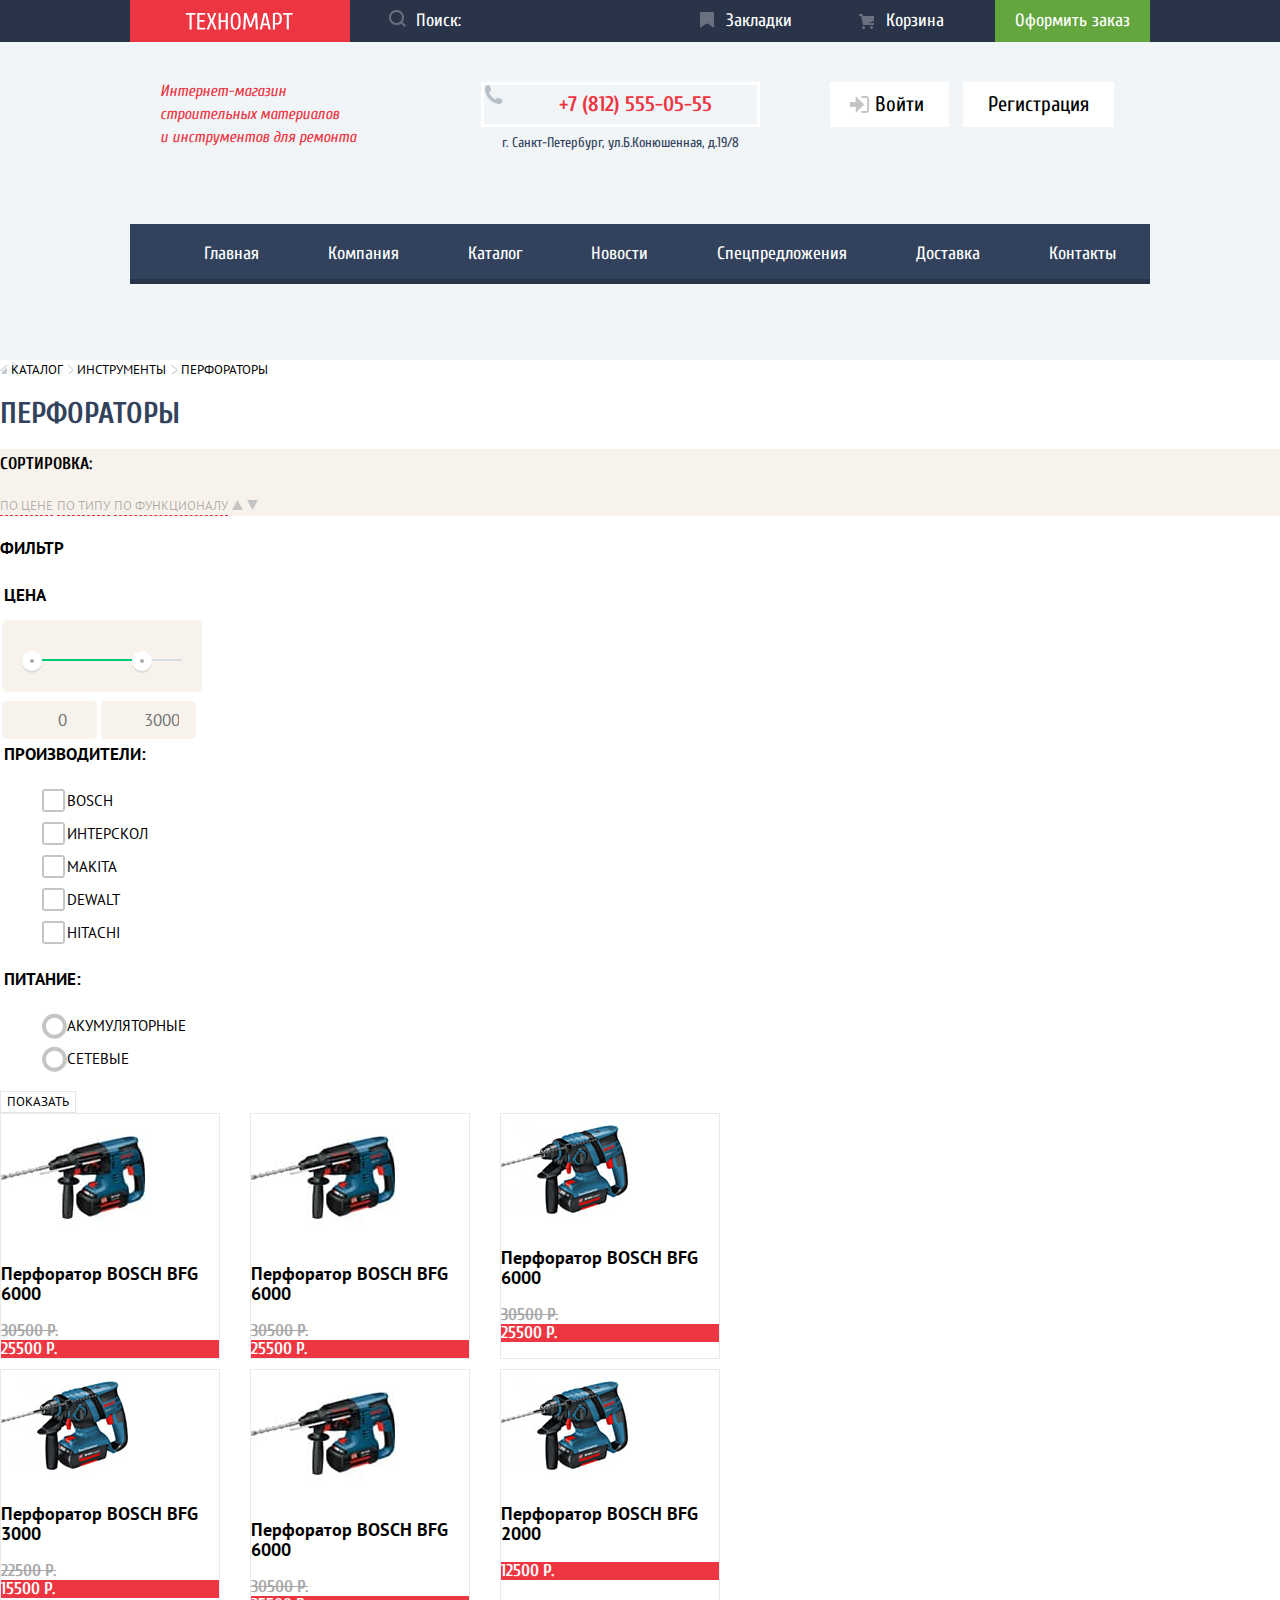
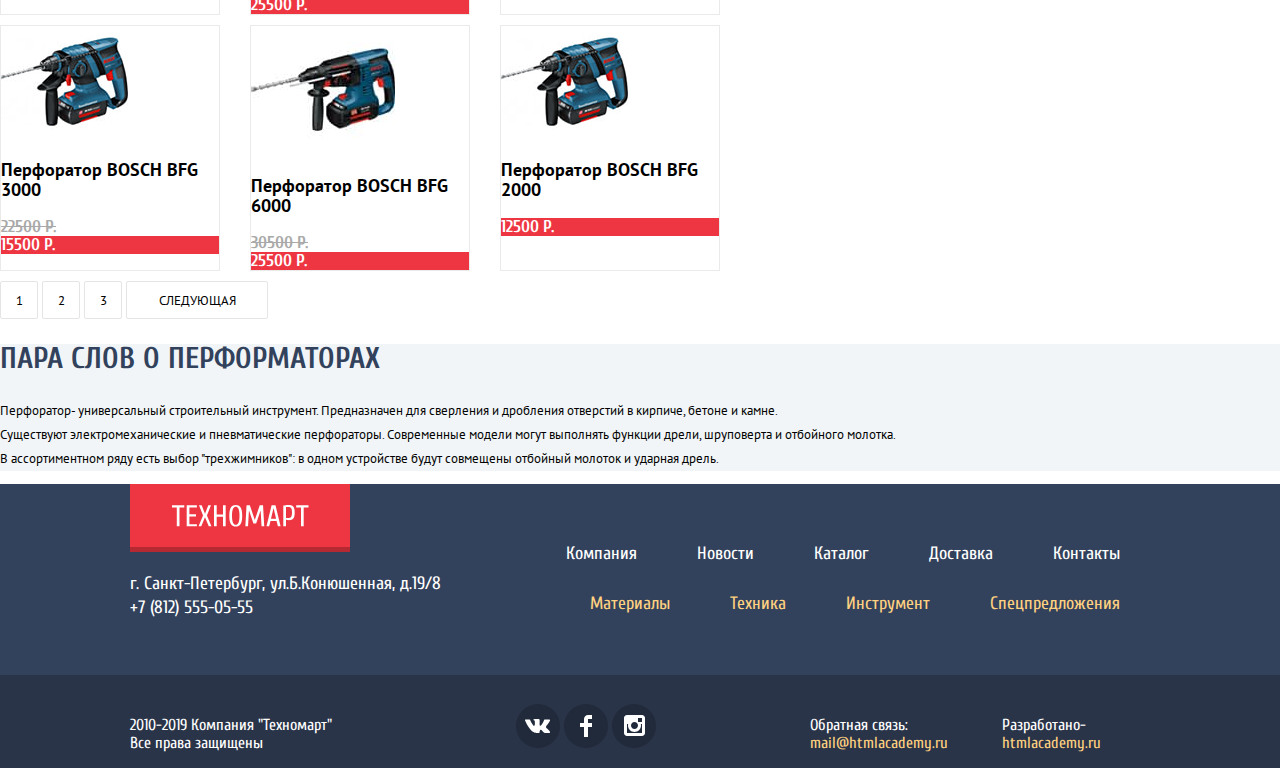
==== commit b4883f50: "update" ====
--- a/catalog.html
+++ b/catalog.html
@@ -37,13 +37,13 @@
       <a href="" class="user-orders">Мои заказы</a>
       <a href="" class="user-account">Личный кабинет</a>
     </div>
-    <div class="access-block">
+    <div class="access-block user-catalog">
          <a href="" class="access login">Войти</a>
          <a href="" class="access">Регистрация</a>
     </div>
     </div>
     <nav class="main-nav">
-      <ul class="nav-list">
+      <ul class="header-nav-list">
         <li>
           <a href="#">Главная</a>
         </li>
@@ -176,11 +176,11 @@
         <button type="sublit" class="btn-filter">Показать</button>
       </form>
   </aside>
-  <section>
+  <section class="items">
     <article class="item-card">
       <div>
           <img src="img/obj2.jpg" alt="Перфоратор BOSCH BFG 6000">
-          <div>
+          <div class="to-get-item">
             <a href="#purchase" class="button button-green">Купить</a>
             <button class="button button-outline">В закладки</button>
           </div>
@@ -192,7 +192,7 @@
     <article class="item-card">
       <div>
           <img src="img/obj2.jpg" alt="Перфоратор BOSCH BFG 6000">
-          <div>
+          <div class="to-get-item">
             <a href="#purchase" class="button button-green">Купить</a>
             <button class="button button-outline">В закладки</button>
           </div>
@@ -204,7 +204,7 @@
     <article class="item-card">
         <div>
           <img src="img/obj1.jpg" alt="Перфоратор BOSCH BFG 6000">
-          <div>
+          <div class="to-get-item">
             <a href="#purchase" class="button button-green">Купить</a>
             <button class="button button-outline">В закладки</button>
           </div>
@@ -216,7 +216,7 @@
     <article class="item-card">
         <div>
           <img src="img/obj1.jpg" alt="Перфоратор BOSCH BFG 3000">
-          <div>
+          <div class="to-get-item">
             <a href="#purchase" class="button button-green">Купить</a>
             <button class="button button-outline">В закладки</button>
           </div>
@@ -228,7 +228,7 @@
     <article class="item-card">
         <div>
           <img src="img/obj2.jpg" alt="Перфоратор BOSCH BFG 6000">
-          <div>
+          <div class="to-get-item">
             <a href="#purchase" class="button button-green">Купить</a>
             <button class="button button-outline">В закладки</button>
           </div>
@@ -240,7 +240,7 @@
     <article class="item-card">
         <div>
           <img src="img/obj1.jpg" alt="Перфоратор BOSCH BFG 2000">
-          <div>
+          <div class="to-get-item">
             <a href="#purchase" class="button button-green">Купить</a>
             <button class="button button-outline">В закладки</button>
           </div>
@@ -251,7 +251,7 @@
     <article class="item-card">
           <div>
           <img src="img/obj1.jpg" alt="Перфоратор BOSCH BFG 3000">
-          <div>
+          <div class="to-get-item">
             <a href="#purchase" class="button button-green">Купить</a>
             <button class="button button-outline">В закладки</button>
           </div>
@@ -263,7 +263,7 @@
     <article class="item-card">
         <div>
           <img src="img/obj2.jpg" alt="Перфоратор BOSCH BFG 6000">
-          <div>
+          <div class="to-get-item">
             <a href="#purchase" class="button button-green">Купить</a>
             <button class="button button-outline">В закладки</button>
           </div>
@@ -275,7 +275,7 @@
     <article class="item-card">
         <div>
           <img src="img/obj1.jpg" alt="Перфоратор BOSCH BFG 2000">
-          <div>
+          <div class="to-get-item">
             <a href="#purchase" class="button button-green">Купить</a>
             <button class="button button-outline">В закладки</button>
           </div>
--- a/style.css
+++ b/style.css
@@ -38,6 +38,7 @@
 	--border-color:#E5E5E5;
 	--delivery-bg: #FFC047;
 	--filter-green-bar:#00CA74;
+	--shadow-header-nav:#293449;
 }
 html{
 	box-sizing: border-box;
@@ -104,13 +105,13 @@
 	height:60px;
 	display: flex;
     justify-content: space-around;
-    margin:0;
-    padding:0;
-    box-shadow: inset 0px -5px 0px var(--shadow-header-nav);
-}
-.nav-list li{
+}
+.header-nav-list li{
 	padding-left: 25px;
 	padding-right: 25px;
+}
+.main-nav ul{
+    box-shadow: inset 0px -5px 0px var(--shadow-header-nav);
 }
 .header-wrapper a,
 .main-nav a{
@@ -120,9 +121,6 @@
 .main-nav a{
 	font-size: 18px;
 	line-height: 60px;
-}
-.main-nav ul{
-	box-shadow: inset 0px -5px 0px #293449;
 }
 .search{
 	background-color: var(--basic-darkblue);
@@ -459,7 +457,7 @@
 	height:38px;
 	width:192px;
 	text-align: center;
-	font-family: Cuprum, sans-serif,arial;
+	font-family: Cuprum, Arial, sans-serif;
 }
 .button-red{
 	background-color:var(--basic-red,red);
@@ -507,6 +505,7 @@
 .button-block{
 	width:300px;
 	height:38px;
+	margin-top: 25px;
 }
 .filter{
 	font-family:  PT Sans,Arial,sans-serif;
@@ -764,6 +763,22 @@
 	text-transform: uppercase;
 	display: inline-block;
 }
+.items{
+	display: flex;
+	flex-wrap: wrap;
+	width:720px;
+	justify-content: space-between;
+}
+.to-get-item{
+	display: none;
+}
+.item-card{
+	width:220px;
+	margin-bottom: 10px;
+}
+.item-card span{
+	display: block;
+}
 .pages-link{
 	color:black;
 	text-align: center;
@@ -893,4 +908,29 @@
 	width:220px;
 	border: 1px solid var(--border-light-grey);
 }
+.company-info{
+	display: flex;
+	justify-content: space-between;
+	margin-right: 130px;
+	margin-left: 130px;
+	padding-bottom: 70px;
+}
+.transport-comp li{
+	margin-bottom: 12px;
+}
+.transport-comp :last-child{
+	margin-bottom: 20px;
+}
+.contacts{
+	display: flex;
+	flex-direction: column;
+}
+.about-us-p{
+	display: flex;
+	flex-direction: column;
+	justify-content: space-between;
+}
+.contacts-p{
+	margin-bottom: 35px;
+}
 
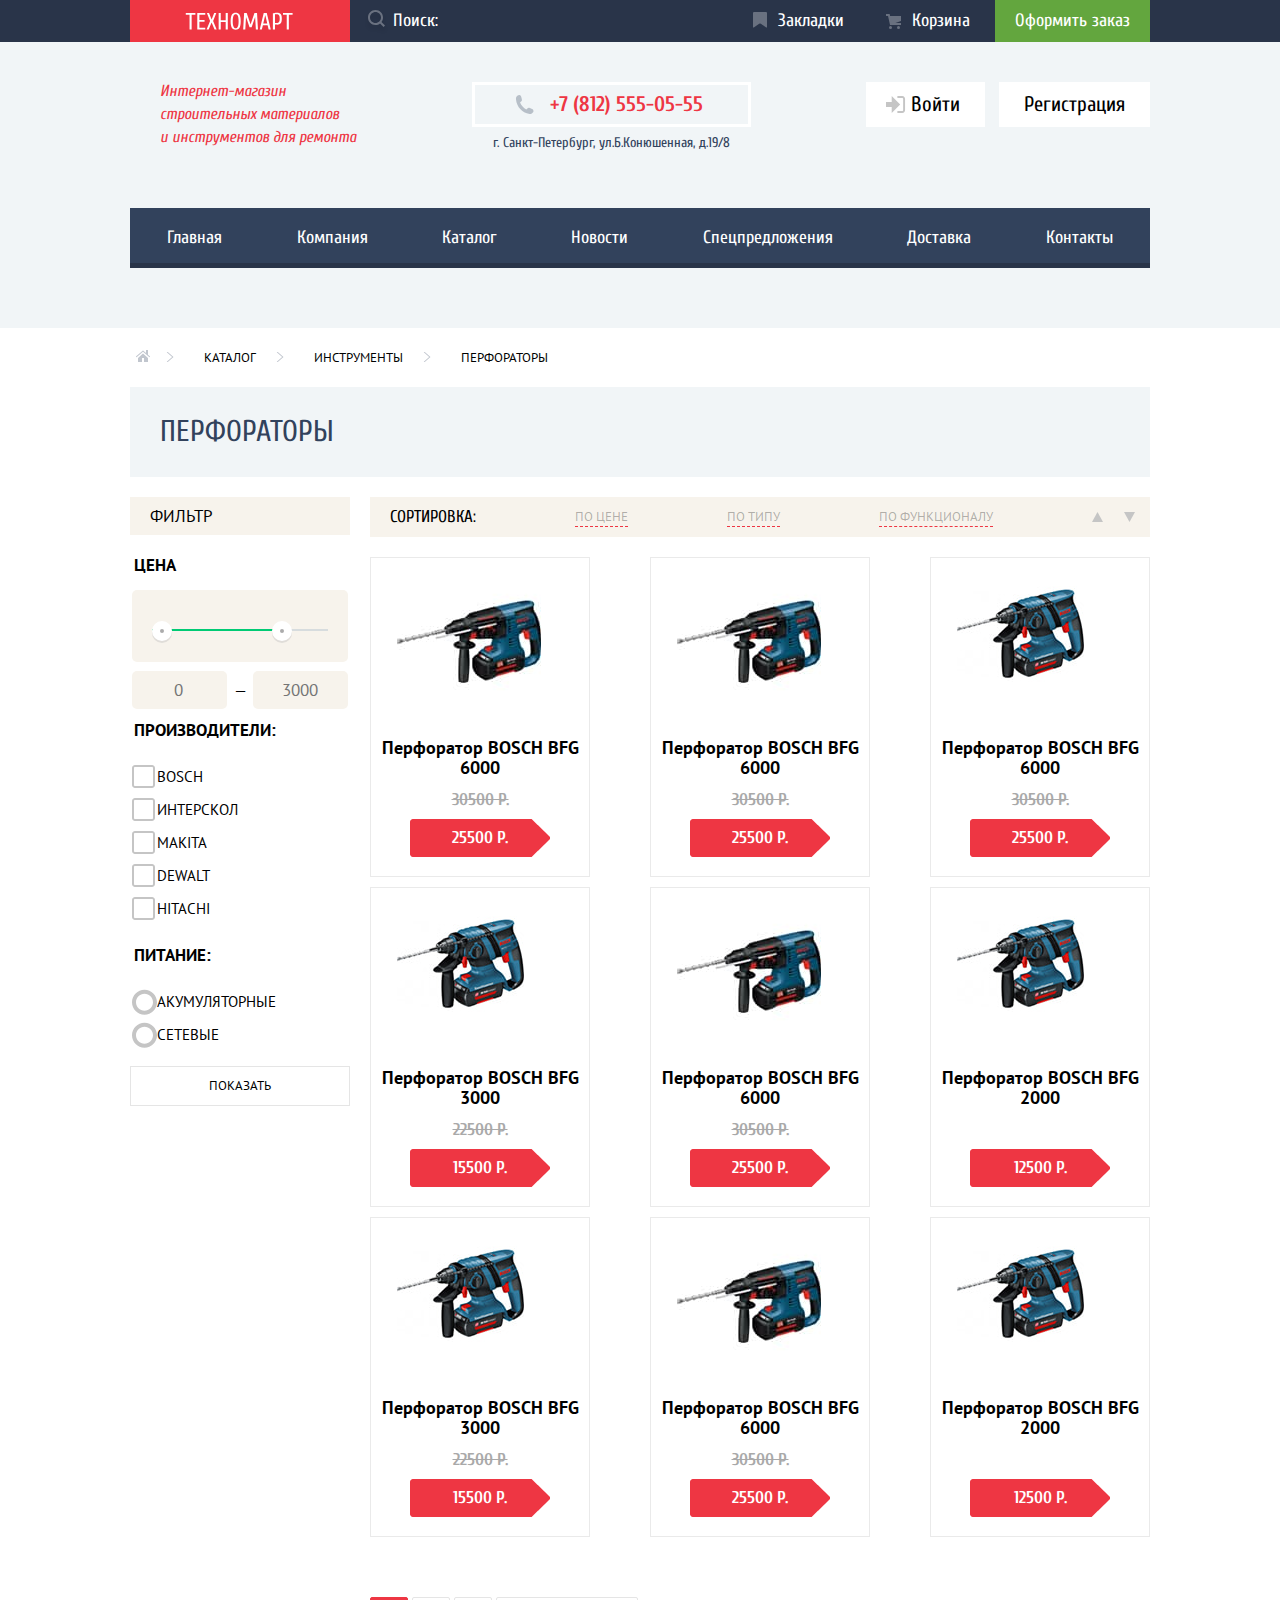
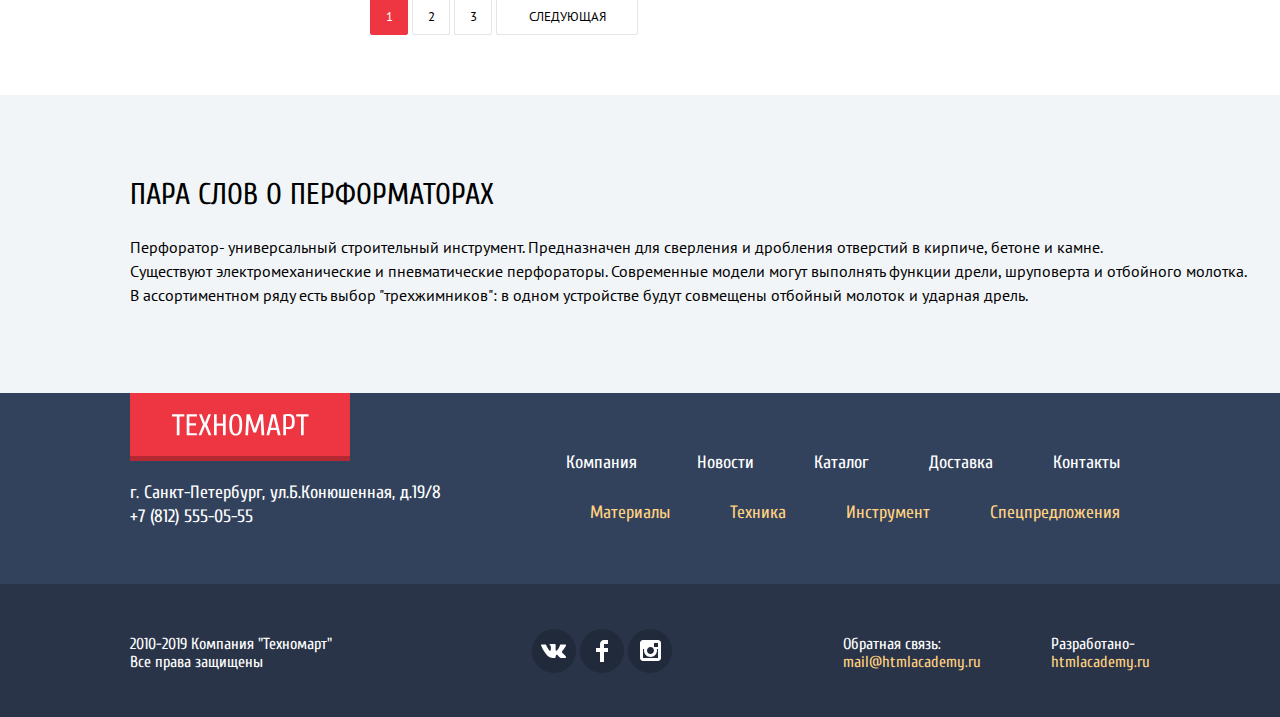
==== commit 443d5f6a: "update" ====
--- a/catalog.html
+++ b/catalog.html
@@ -1,16 +1,16 @@
- <!DOCTYPE html>
+<!DOCTYPE html>
 <html lang="ru">
-<head>
+ <head>
   <meta charset="utf-8">
   <link rel="stylesheet" href="style.css">
   <link href="https://fonts.googleapis.com/css2?family=Cuprum:ital@0;1&family=PT+Sans:wght@400;700&display=swap" rel="stylesheet">
   <title>HTML Academy: Техномарт</title>
-</head>
+ </head>
 <body>
-<header class="main-header">
-    <div class="header-wrapper-bg">
+  <header class="main-header">
+    <div class="wrapper-container">
      <div class="header-wrapper">
-      <a href="index.html" class="link-logo">
+      <a href="index.html" class="link-logo header-logo">
         <img src="img/icon-logo.svg " heigth="18px" width="108px" alt="логотип Техномарта" class="img-logo">
       </a>
       <input type="search" placeholder="Поиск:" class="search">
@@ -37,7 +37,7 @@
       <a href="" class="user-orders">Мои заказы</a>
       <a href="" class="user-account">Личный кабинет</a>
     </div>
-    <div class="access-block user-catalog">
+    <div class="access-block">
          <a href="" class="access login">Войти</a>
          <a href="" class="access">Регистрация</a>
     </div>
@@ -69,11 +69,15 @@
     </nav>
 </header>
 <main>
+  <div class="main-catalog">
   <div class="breadcrumbs">
      <a class="breadcrumbs-icon-home">
+      <p class="visually-hidden">главная страница</p>
+    </a>
+    <a class="breadcrumbs-icon">
       <p class="visually-hidden">to right</p>
     </a>
-    <a href="catalog.html" class="catalog-link">Каталог</a>
+    <a href="catalog.html" >Каталог</a>
     <a class="breadcrumbs-icon">
       <p class="visually-hidden">to right</p>
     </a>
@@ -83,21 +87,25 @@
     </a>
     <a href="">Перфораторы</a>
   </div>
-  <h1 class="heading">Перфораторы</h1>
+  <h1 class="heading h1">Перфораторы</h1>
+  <div class="catalog-grid-wrapper">
   <div class="sorting">
-    <h3 class="heading-filter">Сортировка:</h3>
+    <h3 class="heading-filter filter-h3">Сортировка:</h3>
      <a href="" class="sorting-setting">По цене</a>
      <a href="" class="sorting-setting">По типу</a>
      <a href="" class="sorting-setting">По функционалу</a>
+     <div class="price-sorting">
      <a href="" class="increase current-filter">
          <span class="visually-hidden">по возрастанию</span>
      </a>
-     <a href="" class="decrease current-filter">
+     <a href="" class="decrease">
          <span class="visually-hidden">по убыванию</span>
      </a>
+   </div>
   </div>
   <aside class="filter">
-    <h3 class="heading-filter">Фильтр</h3>
+    <div class="price">
+    <h3 class="heading-filter filter-h3 aside-heading">Фильтр</h3>
     <form action="https://echo.htmlacademy.ru" method="get">
       <fieldset class="fieldset-filter">
         <legend class="heading-filter">Цена</legend>
@@ -110,17 +118,22 @@
             <div class="toggle toggle-max" tabindex="0"></div>
           </div>
           <div class="price-controls">
+            <div class="prices">
             <label>
             <span class="visually-hidden">c</span>
             <input type="number" name="fromPrice" min="0" class="input-for-price form-prise" placeholder="0">
           </label>
+          <p class="prices-dash"> — </p>
           <label>
             <span class="visually-hidden">до</span>
             <input type="number" name="toPrice" min="0" class="input-for-price" placeholder="3000">
           </label>
+        </div>
           </div>
           </div>
       </fieldset>
+    </div>
+    <div class="brands-filter">
       <fieldset class="fieldset-filter">
         <legend class="heading-filter">Производители:</legend>
         <ul>
@@ -156,6 +169,8 @@
             </li>
         </ul>
       </fieldset>
+    </div>
+    <div class="power-filter">
       <fieldset class="fieldset-filter">
         <legend class="heading-filter">Питание:</legend>
           <ul>
@@ -175,121 +190,154 @@
         </fieldset>
         <button type="sublit" class="btn-filter">Показать</button>
       </form>
+    </div>
   </aside>
   <section class="items">
     <article class="item-card">
-      <div>
-          <img src="img/obj2.jpg" alt="Перфоратор BOSCH BFG 6000">
-          <div class="to-get-item">
-            <a href="#purchase" class="button button-green">Купить</a>
-            <button class="button button-outline">В закладки</button>
-          </div>
-      </div>
+          <img src="img/obj2.jpg" alt="Перфоратор BOSCH BFG 6000" class="item-img" height="128px" width="144px">
+          <div class="purchase-popup pop-up">
+            <a href="#purchase" class="button button-green">Купить</a>
+            <button class="button button-outline">В закладки</button>
+          </div>
+      <div class="item-wrapper">
+        <a href="" class="item-link">
       <p class="paragraph"> Перфоратор BOSCH BFG 6000</p>
       <span class="old-price cost">30500 Р.</span>
       <span class="new-price cost">25500 P.</span>
-    </article>
-    <article class="item-card">
-      <div>
-          <img src="img/obj2.jpg" alt="Перфоратор BOSCH BFG 6000">
-          <div class="to-get-item">
-            <a href="#purchase" class="button button-green">Купить</a>
-            <button class="button button-outline">В закладки</button>
-          </div>
-      </div>  
-      <p class="paragraph">Перфоратор BOSCH BFG 6000</p>
-      <span class="old-price cost">30500 Р.</span>
-      <span class="new-price cost">25500 P.</span>
+    </a>
+    </div>
+    </article>
+    <article class="item-card">
+          <img src="img/obj2.jpg" alt="Перфоратор BOSCH BFG 6000" height="128px" width="144px" class="item-img">
+          <div class="purchase-popup pop-up">
+            <a href="#purchase" class="button button-green">Купить</a>
+            <button class="button button-outline">В закладки</button>
+          </div>
+      <div class="item-wrapper"> 
+        <a href="" class="item-link">
+        <p class="paragraph">Перфоратор BOSCH BFG 6000</p>
+        <span class="old-price cost">30500 Р.</span>
+        <span class="new-price cost">25500 P.</span>
+      </a>
+      </div>
+    </article>
+    <article class="item-card">
+          <img src="img/obj1.jpg" alt="Перфоратор BOSCH BFG 6000" height="112px" width="127px" class="item-img">
+          <div class="purchase-popup pop-up">
+            <a href="#purchase" class="button button-green">Купить</a>
+            <button class="button button-outline">В закладки</button>
+          </div>
+        <div class="item-wrapper">
+          <a href="" class="item-link">
+           <p class="paragraph">Перфоратор BOSCH BFG 6000</p>
+           <span class="old-price cost">30500 Р.</span>
+           <span class="new-price cost">25500 P.</span>
+          </a>
+    </div>
+    </article>
+    <article class="item-card">
+          <img src="img/obj1.jpg" alt="Перфоратор BOSCH BFG 3000" height="112px" width="127px" class="item-img">
+          <div class="purchase-popup pop-up">
+            <a href="#purchase" class="button button-green">Купить</a>
+            <button class="button button-outline">В закладки</button>
+          </div>
+        <div class="item-wrapper">
+          <a href="" class="item-link">
+          <p class="paragraph">Перфоратор BOSCH BFG 3000</p>
+          <span class="old-price cost">22500 P.</span>
+          <span class="new-price cost">15500 P.</span>
+        </a>
+        </div>
     </article>
     <article class="item-card">
         <div>
-          <img src="img/obj1.jpg" alt="Перфоратор BOSCH BFG 6000">
-          <div class="to-get-item">
-            <a href="#purchase" class="button button-green">Купить</a>
-            <button class="button button-outline">В закладки</button>
-          </div>
-        </div>
-      <p class="paragraph">Перфоратор BOSCH BFG 6000</p>
-      <span class="old-price cost">30500 Р.</span>
-      <span class="new-price cost">25500 P.</span>
+          <img src="img/obj2.jpg" alt="Перфоратор BOSCH BFG 6000" height="128px" width="144px" class="item-img">
+          <div class="purchase-popup pop-up">
+            <a href="#purchase" class="button button-green">Купить</a>
+            <button class="button button-outline">В закладки</button>
+          </div>
+        </div>
+        <div class="item-wrapper">
+          <a href="" class="item-link">
+          <p class="paragraph">Перфоратор BOSCH BFG 6000</p>
+          <span class="old-price cost">30500 P.</span>
+          <span class="new-price cost">25500 P.</span>
+        </a>
+        </div>
     </article>
     <article class="item-card">
         <div>
-          <img src="img/obj1.jpg" alt="Перфоратор BOSCH BFG 3000">
-          <div class="to-get-item">
-            <a href="#purchase" class="button button-green">Купить</a>
-            <button class="button button-outline">В закладки</button>
-          </div>
-        </div>
-      <p class="paragraph">Перфоратор BOSCH BFG 3000</p>
-      <span class="old-price cost">22500 P.</span>
-      <span class="new-price cost">15500 P.</span>
+          <img src="img/obj1.jpg" alt="Перфоратор BOSCH BFG 2000" height="112px" width="127px" class="item-img">
+          <div class="purchase-popup pop-up">
+            <a href="#purchase" class="button button-green">Купить</a>
+            <button class="button button-outline">В закладки</button>
+          </div>
+        </div>
+        <div class="item-wrapper">
+          <a href="" class="item-link">
+           <p class="paragraph">Перфоратор BOSCH BFG 2000</p>
+           <span class="price-placeholder"></span>
+           <span class="new-price cost">12500 P.</span>
+         </a>
+        </div>
+    </article> 
+    <article class="item-card">
+          <div>
+          <img src="img/obj1.jpg" alt="Перфоратор BOSCH BFG 3000" height="112px" width="127px" class="item-img">
+          <div class="purchase-popup pop-up">
+            <a href="#purchase" class="button button-green">Купить</a>
+            <button class="button button-outline">В закладки</button>
+          </div>
+        </div>
+        <div class="item-wrapper">
+          <a href="" class="item-link">
+          <p class="paragraph">Перфоратор BOSCH BFG 3000</p>
+          <span class="old-price cost">22500 P.</span>
+          <span class="new-price cost">15500 P.</span>
+        </a>
+        </div>
     </article>
     <article class="item-card">
         <div>
-          <img src="img/obj2.jpg" alt="Перфоратор BOSCH BFG 6000">
-          <div class="to-get-item">
-            <a href="#purchase" class="button button-green">Купить</a>
-            <button class="button button-outline">В закладки</button>
-          </div>
-        </div>
-      <p class="paragraph">Перфоратор BOSCH BFG 6000</p>
-      <span class="old-price cost">30500 P.</span>
-      <span class="new-price cost">25500 P.</span>
+          <img src="img/obj2.jpg" alt="Перфоратор BOSCH BFG 6000" height="128px" width="144px" class="item-img">
+          <div class="purchase-popup pop-up">
+            <a href="#purchase" class="button button-green">Купить</a>
+            <button class="button button-outline">В закладки</button>
+          </div>
+        </div>
+        <div class="item-wrapper">
+          <a href="" class="item-link">
+          <p class="paragraph">Перфоратор BOSCH BFG 6000</p>
+          <span class="old-price cost">30500 P.</span>
+          <span class="new-price cost">25500 P.</span>
+        </a>
+        </div>
     </article>
     <article class="item-card">
         <div>
-          <img src="img/obj1.jpg" alt="Перфоратор BOSCH BFG 2000">
-          <div class="to-get-item">
-            <a href="#purchase" class="button button-green">Купить</a>
-            <button class="button button-outline">В закладки</button>
-          </div>
-        </div>
-      <p class="paragraph">Перфоратор BOSCH BFG 2000</p>
-      <span class="new-price cost">12500 P.</span>
-    </article> 
-    <article class="item-card">
-          <div>
-          <img src="img/obj1.jpg" alt="Перфоратор BOSCH BFG 3000">
-          <div class="to-get-item">
-            <a href="#purchase" class="button button-green">Купить</a>
-            <button class="button button-outline">В закладки</button>
-          </div>
-        </div>
-      <p class="paragraph">Перфоратор BOSCH BFG 3000</p>
-      <span class="old-price cost">22500 P.</span>
-      <span class="new-price cost">15500 P.</span>
-    </article>
-    <article class="item-card">
-        <div>
-          <img src="img/obj2.jpg" alt="Перфоратор BOSCH BFG 6000">
-          <div class="to-get-item">
-            <a href="#purchase" class="button button-green">Купить</a>
-            <button class="button button-outline">В закладки</button>
-          </div>
-        </div>
-      <p class="paragraph">Перфоратор BOSCH BFG 6000</p>
-      <span class="old-price cost">30500 P.</span>
-      <span class="new-price cost">25500 P.</span>
-    </article>
-    <article class="item-card">
-        <div>
-          <img src="img/obj1.jpg" alt="Перфоратор BOSCH BFG 2000">
-          <div class="to-get-item">
-            <a href="#purchase" class="button button-green">Купить</a>
-            <button class="button button-outline">В закладки</button>
-          </div>
-        </div>
-      <p class="paragraph">Перфоратор BOSCH BFG 2000</p>
-      <span class="new-price cost">12500 P.</span>
-    </article>
-  </section>
+          <img src="img/obj1.jpg" alt="Перфоратор BOSCH BFG 2000" height="112px" width="127px" class="item-img">
+          <div class="purchase-popup pop-up">
+            <a href="#purchase" class="button button-green">Купить</a>
+            <button class="button button-outline">В закладки</button>
+          </div>
+        </div>
+        <div class="item-wrapper">
+          <a href="" class="item-link">
+           <p class="paragraph">Перфоратор BOSCH BFG 2000</p>
+           <span class="price-placeholder"></span>
+           <span class="new-price cost">12500 P.</span>
+         </a>
+        </div>
+    </article>
       <div class="pages">
         <a href="" class="pages-link current-page">1</a>
         <a href="" class="pages-link ">2</a>
         <a href="" class="pages-link ">3</a>
-        <a href="" class="next-page pages-link current-page">Следующая</a>
-      </div>
+        <a href="" class="next-page pages-link">Следующая</a>
+      </div>
+    </div>
+  </div>
+    </section>
   <section class="info-about-perf">
     <h2 class="heading">Пара слов о перформаторах</h2>
     <p class="paragraph">Перфоратор- универсальный строительный инструмент. Предназначен для сверления и дробления отверстий в кирпиче, бетоне и камне.<br> Существуют электромеханические и пневматические перфораторы. Современные модели могут выполнять функции дрели, шруповерта и отбойного молотка.<br>В ассортиментном ряду есть выбор "трехжимников": в одном устройстве будут совмещены отбойный молоток и ударная дрель.</p>
@@ -365,16 +413,25 @@
       </p>
       <p class="links developers">
         Разработано-<br>
-        <a href="https://htmlacademy.ru" class="footer-nav-item dev-contacts">htmlacademy.ru</a>
+        <a href="https://htmlacademy.ru/intensive/htmlcss" class="footer-nav-item dev-contacts">htmlacademy.ru</a>
       </p>
   </div>
 </div>
 </footer>
-<div id="purchase" class="pop-up purchased-item">
-  <a href="#">Закрыть</a>
-  <p>Товар добавлен в корзину!</p>
-  <a href="">Оформить заказ</a>
-  <button>Продолжить покупки</button>
-</div>
+ <div id="purchase" class="pop-up purchased-item">
+    <div class="alert-wrapper">
+        <button class="close-popup close-alert">
+          <span class="visually-hidden">Закрыть</span>
+        </button>
+        <p>Товар добавлен в корзину!</p>
+        <div class="alert-buttons">
+          <div class="btn-wrapper">
+        <a href="" class="button-red button form-order">Оформить заказ</a>
+        <button class="btn-continue button ">Продолжить покупки</button>
+      </div>
+      </div>
+    </div>
+  </div>
+<script src="js/script.js"></script>
 </body>
 </html>--- a/style.css
+++ b/style.css
@@ -1,4 +1,4 @@
-:root{
+ :root{
 	--basic-blue:#32425C;
 	--basic-darkblue:#293449;
 	--basic-background:#F1F5F7;
@@ -53,6 +53,7 @@
 	font-family: 'Cuprum', sans-serif,arial;
 	-webkit-font-smoothing: antialiased;
   	-moz-osx-font-smoothing: grayscale;
+  	min-width: 940px;
 }
 .main-header{
 	background-color: var(--basic-background);
@@ -63,14 +64,9 @@
 	display: inline-block;
 }
 .img-logo{
-	background-color: var(--basic-red,red);
 	margin-left: 55px;
 	margin-top: 12px;
 	padding:0;
-}
-.header-wrapper{
-	display:flex;
-	height:42px;
 }
 .header-wrapper,
 .main-nav{
@@ -79,36 +75,38 @@
 }
 .header-wrapper a{
 	height:42px;
-	vertical-align: middle;
 	margin:0; 
 	line-height: 42px;
-	padding-right:20px;
 }
 a.link-logo{
 	background-color: var(--basic-red,red);
 	width:220px;
 	margin:0;
-	padding-right:0;
+}
+a.header-logo:hover{
+	background-color: var(--mistake)
 }
 .header-wrapper{
-    background-color: var(--basic-darkblue);
     display: flex;
-    justify-content: space-between;
-    flex-wrap: wrap;
-}
-.header-wrapper-bg{
+    flex-shrink:0;
+    flex-grow:0;
+    height:42px;
+}
+.wrapper-container{
 	background-color: var(--basic-darkblue);
 	width:100%;
 }
-.main-nav ul{
+.header-nav-list{
 	background-color: var(--basic-blue);
+	display: flex;
+	flex-wrap: wrap;
+	flex-direction: column;
+	margin:0;
 	height:60px;
-	display: flex;
-    justify-content: space-around;
+	padding-inline-start:0;
 }
 .header-nav-list li{
-	padding-left: 25px;
-	padding-right: 25px;
+	text-align: center;
 }
 .main-nav ul{
     box-shadow: inset 0px -5px 0px var(--shadow-header-nav);
@@ -119,7 +117,6 @@
 	font-size: 18px;
 }
 .main-nav a{
-	font-size: 18px;
 	line-height: 60px;
 }
 .search{
@@ -130,14 +127,27 @@
 	font-size: 18px;
 	line-height: 40px;
 	font-family: Cuprum, Arial, sans-serif; 
-	width:271px;
-	margin:0;
-	padding-left:35px;
-	background-position: 3% 40%;
+	min-width:250px;
+	padding-left:43px;
+	background-position: 4% 58%;
+	display: flex;
+    flex-shrink:1;
+    flex-grow:1;
+}
+.search:focus::-webkit-input-placeholder {
+  color: transparent
+}
+ 
+.search:focus::-moz-placeholder {
+  color: transparent
+}
+.search:hover{
+	background-image: url("data:image/svg+xml,%3Csvg width='25' height='25' viewBox='0 0 25 25' fill='none' xmlns='http://www.w3.org/2000/svg'%3E%3Cg opacity='1' filter='url(%23filter0_d)'%3E%3Cpath fill-rule='evenodd' clip-rule='evenodd' d='M17.458 12.044L21 15.586L19.586 17L16.044 13.458C14.782 14.421 13.21 15 11.5 15C7.35786 15 4 11.6421 4 7.5C4 3.35786 7.35786 0 11.5 0C15.6421 0 19 3.35786 19 7.5C19.0001 9.14309 18.4581 10.7403 17.458 12.044ZM11.5 2C8.467 2 6 4.467 6 7.5C6.00331 10.5362 8.4638 12.9967 11.5 13C14.532 13 17 10.532 17 7.5C17 4.467 14.532 2 11.5 2Z' fill='white'/%3E%3C/g%3E%3Cdefs%3E%3Cfilter id='filter0_d' x='0' y='0' width='25' height='25' filterUnits='userSpaceOnUse' color-interpolation-filters='sRGB'%3E%3CfeFlood flood-opacity='0' result='BackgroundImageFix'/%3E%3CfeColorMatrix in='SourceAlpha' type='matrix' values='0 0 0 0 0 0 0 0 0 0 0 0 0 0 0 0 0 0 127 0'/%3E%3CfeOffset dy='4'/%3E%3CfeGaussianBlur stdDeviation='2'/%3E%3CfeColorMatrix type='matrix' values='0 0 0 0 0 0 0 0 0 0 0 0 0 0 0 0 0 0 0.25 0'/%3E%3CfeBlend mode='normal' in2='BackgroundImageFix' result='effect1_dropShadow'/%3E%3CfeBlend mode='normal' in='SourceGraphic' in2='effect1_dropShadow' result='shape'/%3E%3C/filter%3E%3C/defs%3E%3C/svg%3E");
 }
 .search:focus{
 	background-color: var(--basic-white);
 	outline: none;
+	background-position: 4% 58%;
 	background-image:url("data:image/svg+xml,%3Csvg width='17' height='17' viewBox='0 0 17 17' fill='none' xmlns='http://www.w3.org/2000/svg'%3E%3Cg opacity='1'%3E%3Cpath fill-rule='evenodd' clip-rule='evenodd' d='M13.458 12.044L17 15.586L15.586 17L12.044 13.458C10.782 14.421 9.21 15 7.5 15C3.35786 15 0 11.6421 0 7.5C0 3.35786 3.35786 0 7.5 0C11.6421 0 15 3.35786 15 7.5C15.0001 9.14309 14.4581 10.7403 13.458 12.044ZM7.5 2C4.467 2 2 4.467 2 7.5C2.00331 10.5362 4.4638 12.9967 7.5 13C10.532 13 13 10.532 13 7.5C13 4.467 10.532 2 7.5 2Z' fill='%23EE3643'/%3E%3C/g%3E%3C/svg%3E ");
 }
 .search::placeholder{
@@ -149,6 +159,8 @@
 .bookmark{
 	padding-left:43px;
 	background-repeat: no-repeat;
+	max-width: 150px;
+	padding-right: 25px;
 }
 .cart{
 	background-color:var(--basic-darkblue, blue);
@@ -176,9 +188,9 @@
 }
 .order{
 	background-color: var(--basic-green, red);
-	color:var(--basic-white, white);
-	text-decoration: none;
-	padding-left: 20px;
+	padding-left:20px;
+	padding-right:20px;
+	max-width: 300px;
 }
 .order:active{
 	opacity: .5;
@@ -250,6 +262,12 @@
 	margin-right:10px;
 	background-position: 20% 50%;
 }
+.login:hover{
+	background-image: url("data:image/svg+xml,%3Csvg width='20' height='17' viewBox='0 0 20 17' fill='none' xmlns='http://www.w3.org/2000/svg'%3E%3Cpath d='M14.1667 8.5L5.71429 0V6H0V11H5.71429V17L14.1667 8.5Z' fill='%233D546F'/%3E%3Cpath d='M16.1771 15.01H11.3895V17H16.1771C18.2514 17 19.0381 15.19 19.0619 13.974V3.028C19.0381 1.811 18.2514 0 16.1771 0H11.3895V1.99H16.1771C16.9762 1.99 17.1219 2.671 17.1391 3.047V13.951C17.1229 14.327 16.9762 15.01 16.1771 15.01Z' fill='%233D546F'/%3E%3C/svg%3E");
+}
+.login:active{
+	background-image: url(img/icon-login.svg);
+}
 .login,
 .phone,
 .exit,
@@ -261,16 +279,18 @@
 	font-size: 16px;
 	line-height: 23px;
 	color:var(--basic-red);
-	margin-left: 30px;
-	margin-right: 125px;
 	margin-top: -2px;
 	padding-bottom: 3px;
 }
 .header-info{
 	display: flex;
+	padding-left: 30px;
 	margin-left:130px;
 	padding-top:40px;
 	padding-bottom: 40px;
+	justify-content: space-between;
+	margin-right:130px;
+	min-width: 940px;
 }
 .phone{
 	color:var(--basic-red);
@@ -283,9 +303,7 @@
 	padding-bottom:5px;
 	padding-left:75px;
 	padding-right:45px;
-}
-.access-block{
-	margin-left: 70px;
+	background-position: 16% 50%;
 }
 .head-contact a{
 	display: block;
@@ -301,7 +319,6 @@
 	list-style: none;
 }
 .main-nav li{
-	display: inline-block;
 	font-size: 18px;
 	line-height: 24px;
 }
@@ -313,8 +330,146 @@
 	background-color: var(--active-darkblue);
 	opacity: .5;
 }
-.pop-up{
-	display: none;
+.purchased-item{
+	position: fixed;
+	top:20%;
+	left:25%;
+	right:25%;
+	border-top:7px solid var(--basic-red);
+	background-color: var(--basic-white);
+	box-shadow: 0px 4px 20px rgba(0, 0, 0, 0.15);
+	text-align: center;
+}
+.alert-buttons{
+	background-color: var(--basic-background); 
+	padding-top:40px;
+	padding-bottom:40px;
+	margin-top: 68px;
+}
+.close-alert{
+	position: absolute;
+	top:18px;
+	right:11px;
+}
+.btn-wrapper{
+	display: flex;
+	margin-right: 120px;
+	margin-left: 120px;
+	justify-content: center;
+}
+.purchased-item p{
+ 	font-family: Cuprum, Arial, sans-serif;
+	font-weight: bold;
+	font-size: 24px;
+	line-height: 30px;
+	padding-left: ;
+	background-image: url(img/alert-popup-img.png);
+	background-repeat: no-repeat;
+	background-position: 17% 50%;
+	min-height: 70px;
+	margin:0;
+	padding-top:20px;
+}
+.alert-wrapper{
+	margin-top: 66px;
+}
+.form-order,
+.btn-continue{
+	line-height: 38px;
+	text-align: center;
+}
+.form-order{
+	padding-left: 40px;
+	padding-right: 40px;
+}
+.btn-continue{
+	background-color: var(--basic-white);
+	border:none;
+	margin-left: 10px;
+	padding-left: 30px;
+	padding-right: 30px;
+}
+.popup-form{
+	position: fixed;
+	top:20%;
+	left:25%;
+	right:25%;
+	box-shadow: 0px 4px 20px rgba(0, 0, 0, 0.15);
+	background-color: var(--basic-white);
+	border-top:7px solid var(--basic-red);
+}
+.form-inputs{
+	display: flex;
+	flex-wrap: wrap; 
+	margin-right:80px;
+	margin-left:80px;
+	margin-top: 45px;
+}
+.input-email input,
+.input-name input{
+	border: 2px solid #C5C5C5;
+    border-radius: 2px;
+    padding-left:8px;
+    padding-top: 7px;
+    padding-bottom: 7px;
+    min-width: 220px;
+}
+.input{
+	display: flex;
+	justify-content: space-between;
+	width:100%;
+}
+.input-text textarea,
+.input-email input,
+.input-name input{
+	font-family: PT Sans;
+	font-size: 13px;
+	line-height: 24px;
+} 
+.input-text,
+.input-email,
+.input-name{
+	font-family: Cuprum, Arial, sans-serif;
+	font-size: 18px;
+	line-height: 24px;
+}
+.popup-form{
+	margin-bottom: 40px;
+}
+.input-text{
+	width:100%;
+	margin-top: 15px;
+}
+.input-text textarea{
+	resize:none;
+	height:114px;
+	width:100%;
+	border: 2px solid #C5C5C5;
+    border-radius: 2px;
+}
+.form-button{
+	background-color: var(--basic-background);
+	display: flex; 
+}
+.form-button button{
+	margin-right:80px;
+	margin-left:80px;
+	margin-bottom:37px;
+	margin-top:37px;
+}
+.close-popup{
+	background-image: url(img/icon-close.svg);
+	background-repeat: no-repeat;
+	height:21px;
+	width:21px;
+	padding: 0;
+	border:none;
+	background-color: transparent;
+}
+.close-form{
+	position: absolute;
+	top:21px;
+	right:11px;
 }
 .logo-footer{
 	height:68px;
@@ -363,6 +518,19 @@
 .footer-width{
 	margin-left: 130px;
 	margin-right: 130px;
+	min-width: 940px;
+}
+.footer-links-width{
+	display: flex;
+	flex-wrap: nowrap;
+	padding-top:35px;
+	padding-bottom: 30px;
+	align-items: center;
+	justify-content: space-between
+}
+.dev{
+	display: flex;
+	flex-wrap: nowrap;
 }
 .footer a{
 	color: var(--basic-white);
@@ -375,11 +543,6 @@
 	color:white;
 	font-size: 16px;
 	line-height: 18px;
-}
-.footer-links .links{
-	display:inline-block;
-	padding-top:35px;
-	padding-top:25px;
 }
 .social-net{
 	margin-left:180px;
@@ -442,9 +605,6 @@
     clip: rect(0 0 0 0);
     overflow: hidden;
 }
-.img-logo{
-	background-color: var(--basic-red);
-}
 .adress{
 	font-size: 18px;
 	line-height: 24px;
@@ -459,6 +619,9 @@
 	text-align: center;
 	font-family: Cuprum, Arial, sans-serif;
 }
+.button:active{
+	outline: none;
+}
 .button-red{
 	background-color:var(--basic-red,red);
 	color: var(--basic-white);
@@ -474,13 +637,18 @@
 	border: 3px solid var(--basic-green);
 	background-color: var(--basic-white);
 	line-height: 12px;
+	margin-top: 10px;
+	padding: 0;
 }
 .button-green{
 	background-color: var(--basic-green);
 	color: var(--basic-white);
 	background-image: url(img/icon-cart.svg);
 	background-repeat: no-repeat;
-	line-height: 18px
+	line-height: 38px;
+	background-position: 26% 50%;
+	box-shadow: inset 0px -3px 0px #367315;
+	padding-left: 24px;
 }
 .button-green:hover,
 .button-green:focus{
@@ -503,9 +671,13 @@
 	color: var(--basic-white);
 }
 .button-block{
-	width:300px;
+	width:100%;
 	height:38px;
 	margin-top: 25px;
+	border:none;
+}
+.main{
+	min-width: 940px;
 }
 .filter{
 	font-family:  PT Sans,Arial,sans-serif;
@@ -519,22 +691,38 @@
 	font-weight: bold;
 	font-size: 17px;
 	line-height: 18px;
+	margin-top:13px;
+	margin-bottom:10px;
 }
 .new-price{
-	background-color: var(--basic-red);
+	background-image:url(img/for-new-price.png);
+	background-repeat: no-repeat;
 	color:white;
 	font-weight: bold;
 	font-size: 17px;
 	line-height: 18px;
+	width:140px;
+	padding-top:10px;
+	padding-bottom:10px;
+	text-align: center;
+	margin:0 auto;
+}
+.item-card-collection{
+	display: flex;
+	justify-content: space-between;
+	padding-top: 20px;
 }
 .item-card{
 	border: 1px solid var(--border-light-grey);
-	box-sizing: border-box;
+	width:220px;
+	height:320px;
+	position: relative;
 }
 .item-card p{
 	font-weight: bold;
 	font-size: 18px;
 	line-height: 20px;
+	margin: 0;
 }
 .item-card span{
 	font-weight: bold;
@@ -542,29 +730,114 @@
 	line-height: 18px;
 }
 .item-card img{
-	background-color: var(--basic-background)
+	background-color: var(--basic-background);
+	margin-left: 18px;
+}
+.img-wrapper{
+	width:100%;
+	height:100%;
+}
+.item-card:hover  .item-img{
+	opacity: 0;
+}
+.item-card:hover{
+	box-shadow: 0px 4px 20px rgba(0, 0, 0, 0.15);
+}
+.item-card:hover  .purchase-popup{
+	display: block;
+	position: absolute;
+	top:40px;
+	left:18%;
+}
+.purchase-popup{
+	height:120px;
+	display: flex;
+	flex-wrap: wrap;
+	max-width: 140px;
+	margin-top: 10px;
+}
+.pop-up{
+	display: none;
+}
+.popup-map {
+	position: fixed;
+	top:20%;
+	left:30%;
+	box-shadow: 0px 4px 20px rgba(0, 0, 0, 0.15);
+	border-top:7px solid var(--basic-red);
+}
+.close-map{
+	position: absolute;
+	top:10px;
+	right:11px;
+}
+.item-9000-card img{
+	margin-left: 8px;
+	margin-top: -8px;
+}
+.item-wrapper {
+	text-align: center;
+	padding-bottom: 20px;
+	position: absolute;
+	top:180px;
 }
 .heading{
 	font-size: 30px;
 	line-height: 30px;
 	color:var(--basic-blue);
 	text-transform: uppercase;
-}
-.heading-bg{
+	font-weight: normal;
+}
+.heading-wrapper{
+	align-items: center;
+	display: flex;
+	justify-content: space-between;
 	background-color:var(--heading-bg);
+	padding-left:30px;
+	padding-right: 15px;
+}
+.main-index-wrapper {
+	margin-left:130px;
+	margin-right:130px;
+	min-width: 940px;
 }
 .heading-black{
 	color:black;
-}
-.perf-info{
+    font-weight: normal;
+}
+.info-about-perf{
 	background-color: var(--basic-background);
-}
-.about-us ul{
-	list-style: none;
-	font-size: 18px;
+	margin:0;
+	padding-left: 130px;
+	margin-top: 60px;
+	padding-bottom:70px;
+	padding-top:60px;
+}
+.info-about-perf h2{
+	color:var(--black);
+}
+.popular-brands{
+	margin-top: 70px;
+	min-width: 940px;
 }
 .popular-brands ul{
 	list-style: none;
+	display: grid;
+	grid-template-rows: 1fr 1fr; 
+    grid-template-columns: 1fr 1fr 1fr 1fr;
+	padding:0;
+    grid-row-gap: 20px;
+    grid-column-gap: 20px;
+    justify-content:space-between;
+    width:100%;
+}
+.popular-brands li{
+	background-position: center;
+	background-repeat: no-repeat;
+	height:145px;
+	width:220px;
+	border: 1px solid var(--border-light-grey);
+	width:100%;
 }
 .btn-services{
 	color:white;
@@ -577,10 +850,14 @@
 	width:240px;
 	color:white;
 	background-color: var(--basic-blue);
+	box-shadow: 0px 1px 0px #293449, inset 0px 1px 0px #405069;
+	text-align: left;
+	padding-top: 13px;
+	padding-left: 22px;
 }
 .btn-services:active{
 	color:var(--basic-blue);
-	background-color: white;
+	background-color: var(--basic-white);
 }
 .btn-services:hover,
 .btn-services:focus{
@@ -593,7 +870,51 @@
 	color:var(--basic-blue); 
 }
 .services-block{
-	background-color: var(--basic-background)
+	background-color: var(--basic-background);
+	padding-top:40px;
+	margin-top:70px;
+	padding-bottom: 80px;
+	position: relative;
+}
+.service-container{
+	margin-right: 130px;
+	margin-left: 130px;
+	min-width: 940px;
+}
+.service-wrapper {
+	display: flex;
+	justify-content: space-between;
+	margin-top: 70px;
+}
+.services-list {
+	padding:0;
+	padding-top: 4px;
+	background-color: var(--basic-blue);
+	position: relative;
+	height:190px;
+}
+.services-list::after{
+	content:'';
+	background-image: url(img/list-shadow.svg);
+	height:280px;
+	width:10px;
+	position: absolute;
+	top:-50px;
+	left:96%;
+}
+.service{
+	display: none;
+}
+.current-service{
+	display: block;
+	background-position: 100% 120%;
+	padding-bottom: 300px;
+	padding-right: 400px;
+	margin-left: 80px;
+}
+.btn-current-service{
+	color:var(--basic-blue);
+	background-color: var(--basic-white);
 }
 .guaranty,
 .delivery,
@@ -604,11 +925,43 @@
 .delivery{
 	background-image: url(img/delivery.png);
 }
+.service p{
+	margin-top: 30px;
+	min-width: 300px;
+}
 .guaranty{
 	background-image: url(img/guaranty.png);
 }
 .credit{
 	background-image: url(img/credit.png);
+}
+.main-catalog {
+	min-width: 940px;
+	margin-right: 130px;
+	margin-left: 130px;
+}
+.catalog-grid-wrapper{
+	display: grid;
+	grid-gap: 20px;
+	grid-template-rows: 40px;
+	grid-template-areas: 
+	'price sorting sorting sorting'
+	'price items items items'
+	'brands items items items'
+	'power items items items';
+}
+.range{
+	grid-area: price;
+}
+.brands-filter{
+	grid-area: brands;
+}
+.power-filter ul,
+.brands-filter ul{
+	padding: 0;
+}
+.power-filter{
+	grid-area: power;
 }
 .fieldset-filter{
 	font-size: 15px;
@@ -619,10 +972,22 @@
 	list-style: none;
 }
 .heading-filter{
-	font-weight: bold;
 	font-size: 17px;
 	line-height: 30px;
 	text-transform: uppercase;
+	font-weight: bold;
+}
+.aside-heading{
+	margin: 0;
+	margin-bottom: 15px;
+	line-height: 18px;
+	padding-left:20px;
+	padding-top: 10px;
+	padding-bottom: 10px;
+}
+.filter-h3 {
+	font-weight: normal;
+	background-color: var(--purple-background);
 }
 .fieldset-filter{
 	max-width: 220px;
@@ -633,7 +998,7 @@
 	margin:0;
 }
 .range-filter{
-	width:200px;
+	width:100%;
 	margin-top:10px;
 }
 .range-controls{
@@ -670,17 +1035,31 @@
 .toggle-max{
 	left:65%;
 }
+.prices{
+	display:flex;
+	justify-content: space-between;
+	max-width: 220px;
+}
 .input-for-price{
 	background-color:#F7F3EC;
 	height:38px;
-	width:95px;
+	max-width: 95px;
 	border:none;
 	font-size: 17px;
 	line-height: 18px;
 	font-family:PT Sans, Arial, sans-serif;
 	text-align: center;
-	padding-left:43px;
 	border-radius:5px;
+	padding-left:15px;
+	flex-shrink: 1;
+	flex-grow: 1;
+}
+.prices-dash{
+	font-size: 16px;
+    line-height: 18px;
+    margin-top: 10px;
+    margin-left:5px;
+    margin-right:5px;
 }
 .power-radio,
 .brand-checkbox{
@@ -695,7 +1074,7 @@
 .input-radio:checked,
 .input-check:checked{
 	background-repeat: no-repeat;
-	background-position: 0%,50%;
+	background-position: 0% 50%;
 }
 .power-radio{
 	background-image: url("data:image/svg+xml,%3Csvg width='25' height='26' viewBox='0 0 25 26' fill='none' xmlns='http://www.w3.org/2000/svg'%3E%3Cpath fill-rule='evenodd' clip-rule='evenodd' d='M0 13.3542C0 6.45125 5.597 0.854248 12.5 0.854248C19.403 0.854248 25 6.45125 25 13.3542C25 20.2572 19.403 25.8542 12.5 25.8542C5.597 25.8542 0 20.2572 0 13.3542ZM21 13.3542C21 8.66725 17.187 4.85425 12.5 4.85425C7.813 4.85425 4 8.66725 4 13.3542C4 18.0412 7.813 21.8542 12.5 21.8542C17.187 21.8542 21 18.0412 21 13.3542Z' fill='%23C5C5C5'/%3E%3C/svg%3E");
@@ -708,10 +1087,36 @@
 }
 .input-check:checked + .brand-checkbox{
 	background-image: url("data:image/svg+xml,%3Csvg width='27' height='23' viewBox='0 0 27 23' fill='none' xmlns='http://www.w3.org/2000/svg'%3E%3Cpath d='M7.28505 7.48598L4.45605 10.315L12.2391 18.098L26.1711 4.16598L23.3431 1.33698L12.2391 12.439L7.28505 7.48598Z' fill='%23C5C5C5'/%3E%3Cpath d='M21 20C21 20.542 20.542 21 20 21H3C2.458 21 2 20.542 2 20V3C2 2.458 2.458 2 3 2H19.908L21.493 0.415C21.041 0.146542 20.5257 0.00329969 20 0H3C1.35 0 0 1.35 0 3V20C0 21.65 1.35 23 3 23H20C21.65 23 23 21.65 23 20V10.171L21 12.171V20Z' fill='%23C5C5C5'/%3E%3C/svg%3E");
+}
+.power-radio:hover{
+	background-image: url(img/radio-active-off.svg);
+}
+.input-radio:checked:hover + .power-radio{
+	background-image: url(img/radio-active-on.svg);
+}
+.input-check:checked:hover + .brand-checkbox{
+	background-image: url(img/checkbox-active-on.svg);
+}
+.input-check:disabled + .brand-checkbox,
+.input-radio:disabled + .power-radio{
+	opacity: .3;
+}
+.brand-checkbox:hover{
+	background-image: url(img/checkbox-active-off.svg);
+}
+.power-radio:hover:checked{
+	background-image: url(img/radio-active-on.svg);
 }
 .sorting{
 	text-transform: uppercase;
 	background-color:var(--purple-background);
+	display: flex;
+	justify-content: space-between;
+	align-items: center;
+	grid-area:sorting;
+	height:40px;
+	padding-right: 15px;
+	padding-left: 20px;
 }
 .sorting-setting{
 	font-family: PT Sans,Arial,sans-serif;
@@ -731,28 +1136,50 @@
 .increase{
 	transform:rotate(180deg);
 }
+.breadcrumbs{
+	margin-left:6px;
+	margin-top: 20px;
+}
 .breadcrumbs a{
 	font-family: PT Sans,Arial,sans-serif;
 	font-size: 13px;
 	line-height: 18px;
 	color: black;
+	padding-left:10px;
+	padding-right: 15px;
 	text-transform: uppercase;
 }
-.breadcrumbs-icon-home,
 .breadcrumbs-icon{
 	background-repeat: no-repeat;
-	width: 6.52px;
-	height: 10.3px;
+	width: 6.5px;
+	height: 10px;
+	background-repeat: no-repeat;
+	background-position: 3% 50%;
 }
 .breadcrumbs-icon{
 	background-image: url(img/icon-to-right.svg);
 }
 .breadcrumbs-icon-home{
 	background-image: url(img/icon-home.svg);
+	background-repeat: no-repeat;
+	width: 13.5px;
+	height: 12px;
+	padding-top: 3px;
 }
 .catalog-link{
 	background-image: url(img/icon-to-right.svg);
-	background-repeat: no-repeat;
+}
+.h1{
+	margin-top: 20px;
+	background-color: var(--basic-background);
+	padding-top: 30px;
+	padding-bottom: 30px;
+	padding-left: 30px;
+}
+.price-sorting{
+	min-width:43px;
+	display: flex;
+	justify-content: space-between;
 }
 .btn-filter{
 	font-family: PT Sans,Arial,sans-serif;
@@ -762,22 +1189,38 @@
 	border: 1px solid var(--border-color);
 	text-transform: uppercase;
 	display: inline-block;
+	width:100%;
+	padding-top:10px;
+	padding-bottom:10px;
 }
 .items{
 	display: flex;
 	flex-wrap: wrap;
-	width:720px;
+	width:100%;
 	justify-content: space-between;
-}
-.to-get-item{
-	display: none;
+	align-content: center;
+	grid-area: items;
+}
+.item-img {
+	display: flex;
 }
 .item-card{
 	width:220px;
 	margin-bottom: 10px;
-}
-.item-card span{
+	position: relative;
+}
+.item-card span {
 	display: block;
+}
+.item-card img{
+	position: absolute;
+	top:20px;
+	left:8px;
+}
+.price-placeholder{
+	height:18px;
+	margin-top: 10px;
+	margin-bottom: 13px;
 }
 .pages-link{
 	color:black;
@@ -792,52 +1235,50 @@
 	padding-top:10px;
 	padding-bottom: 10px;
 }
+.pages-link:hover,
+.pages-link:focus{
+	border-color:var(--basic-red);
+}
+.pages {
+	margin-top: 50px;
+	grid-area: pages;
+}
+.current-page{
+	background-color: var(--basic-red);
+	color:var(--basic-white);
+	border-color:var(--basic-red); 
+}
 .next-page{
 	width:auto;
 	padding-left:32px;
 	padding-right:31px;
 	text-transform: uppercase;
 }
-.slider ul{
-	list-style: none;
-}
-.slider-heading{
-	text-transform: uppercase;
-	font-weight: bold;
-	font-size: 36px;
-	line-height: 36px;
-	color:var(--basic-white);
-}
-.btn-previous,
-.btn-next{
-	background-image: url(img/icon-for-slider.svg);
-	height:40px;
-	width:22px;
-	background-color: white;
-	border:none;
-}
-.btn-next{
-	transform:rotate(180deg);
-}
-.dot{
-	border-radius:100px;
-	height:10px;
-	width:10px;
-	background-color: white;
-	border:none;
-	padding: 0;
+.second-slide{
+	display: none;
 }
 .paragraph{
-	font-size: 13px;
 	line-height: 24px;
 	font-family: PT Sans, Arial, sans-serif;
 }
-.info-about-perf{
-	background-color: var(--basic-background)
+.item-link{
+	color:black;
+}
+.item-link:active{
+	color:black;
+}
+.add-cards{
+	display: grid;
+	grid-gap: 20px;
+	grid-template-rows: 1fr 1fr 1fr;
+	grid-template-columns: 1fr 1fr 1fr;
+	margin-right:130px;
+	margin-left:130px;
+	min-width:940px;
+	padding-top: 60px;
+	padding-bottom: 60px;
 }
 .add-card{
-	height:123px;
-	width:300px;
 	background-repeat: no-repeat;
 	background-position: 80%, 50%;
 }
@@ -846,6 +1287,8 @@
 	font-size: 24px;
 	line-height: 30px;
 	color:var(--basic-white);
+	margin-left: 20px;
+	margin-block-end: 15px;
 }
 a.btn-add-card{
 	text-transform: uppercase;
@@ -857,26 +1300,136 @@
 	width:135px;
 	text-transform: uppercase;
 	text-align: center;
+	margin-left: 20px;
+}
+a.btn-add-card:hover,
+a.btn-add-card:focus{
+	background-color: rgba(197, 197, 197, .3);
+}
+a.btn-add-card:active{
+	background-color: rgba(169, 169, 169, .3);
+}
+.slide{
+	display: none;
+}
+.current-slide{
+	display: block;
+}
+.slider{
+	position: relative;
+	grid-column: 1/3;
+	grid-row: 2 / 4;
+	width:100%;
+}
+.slider ul{
+	list-style: none;
+	margin:0;
+    padding: 0;
+}
+.slider-list li{
+	height:270px;
+	width:100%;
+}
+.btn-slider,
+.btn-next{
+	background:transparent;
+}
+.btn-next{
+	transform:rotate(180deg);
+	left:600px;
+}
+.btn-slider{
+	height:40px;
+	width:22px;
+	border:none;
+}
+.btns-slider{
+	position: absolute;
+	top:44%;
+	display: flex;
+	justify-content: space-between;
+	width:100%;
+}
+.btn-open-catalog{
+	position: absolute;
+	top:200px;
+	left:30px;
+}
+.dot{
+	margin: 0;
+	border-radius:100px;
+	height:10px;
+	width:10px;
+	border:5px solid white;
+	padding: 0;
+}
+.current-dot{
+	border: 2px solid var(--basic-white);
+	background-color: var(--basic-red);
+}
+.dots{
+	position: absolute;
+	top:100px;
+	left:50%;
+	display: flex;
+	align-items: center;
+	justify-content: space-between;
+	min-width: 30px;
+}
+.slider-heading{
+	text-transform: uppercase;
+	font-weight: bold;
+	font-size: 36px;
+	line-height: 36px;
+	color:var(--basic-white);
+	position: absolute;
+	margin:0;
+	top:23px;
+	left:24px;
+}
+.slider-span{
+	color:var(--basic-white);
+	font-size: 18px;
+    line-height: 24px;
+    position: absolute;
+    top:64px;
+    left:24px;
 }
 .material-card{
 	background-color: var(--special-yellow);
 	background-image: url(img/icon-materials.svg);
-}
-.instument-card{
+	grid-row:1/2;
+	grid-column:1/2;
+}
+.instrument-card{
 	background-color: var(--special-blue);
 	background-image: url(img/icon-instr.svg);
+	grid-row:1/2;
+	grid-column:2/3;
 }
 .tech-card{
 	background-color: var(--special-lilac);
 	background-image: url(img/icon-tech.svg);
+	grid-row:1/2;
+	grid-column:3/4;
 }
 .sales-card{
 	background-color: var(--special-greenlight);
 	background-image: url(img/icon-sale.svg);
+	grid-row:2/3;
+	grid-column:3/4;
 }
 .delivery-card{
 	background-color:var(--delivery-bg);
 	background-image: url(img/icon-delivery.svg);
+	grid-row:3/4;
+	grid-column:3/4;
+}
+.brand-list li:hover{
+	box-shadow: 0px 4px 20px rgba(0, 0, 0, 0.15);
+}
+.brand-list li:active{
+	opacity: .3;
 }
 .brand-bosch{
 	background-image: url(img/bosch.png);
@@ -901,12 +1454,6 @@
 }
 .brand-metabo{
 	background-image: url(img/metabo.png);
-}
-.popular-brands li{
-	background-repeat: no-repeat;
-	height:145px;
-	width:220px;
-	border: 1px solid var(--border-light-grey);
 }
 .company-info{
 	display: flex;
@@ -915,10 +1462,28 @@
 	margin-left: 130px;
 	padding-bottom: 70px;
 }
+.transport-comp{
+	list-style: none;
+	font-size: 18px;
+	padding:0;
+}
 .transport-comp li{
 	margin-bottom: 12px;
-}
-.transport-comp :last-child{
+	padding:0;
+	position: relative;
+	left:40px;
+}
+.transport-comp li::before{
+	content:'';
+	color:var(--basic-red);
+	background-color: var(--basic-red);
+	height:2px;
+	width:25px;
+	position: absolute;
+	top:50%;
+	left:-40px;
+}
+.transport-comp:last-child{
 	margin-bottom: 20px;
 }
 .contacts{
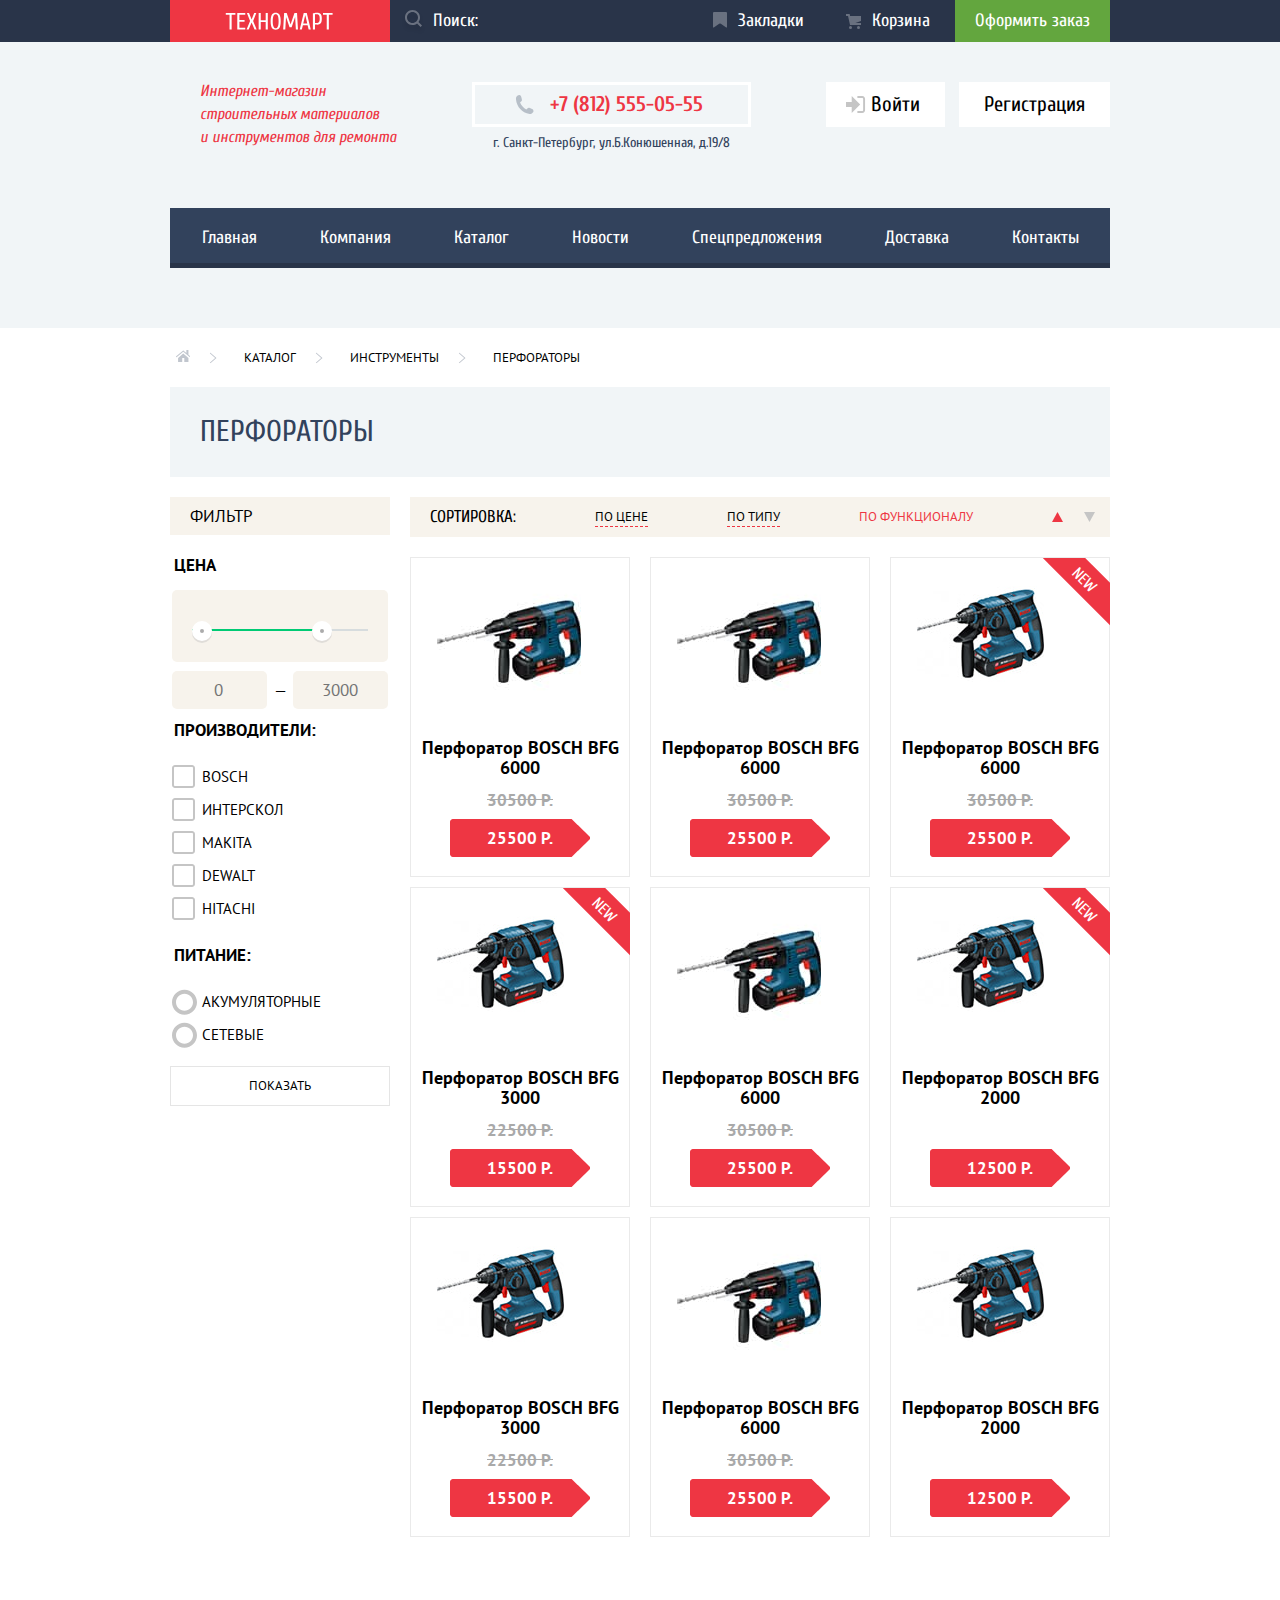
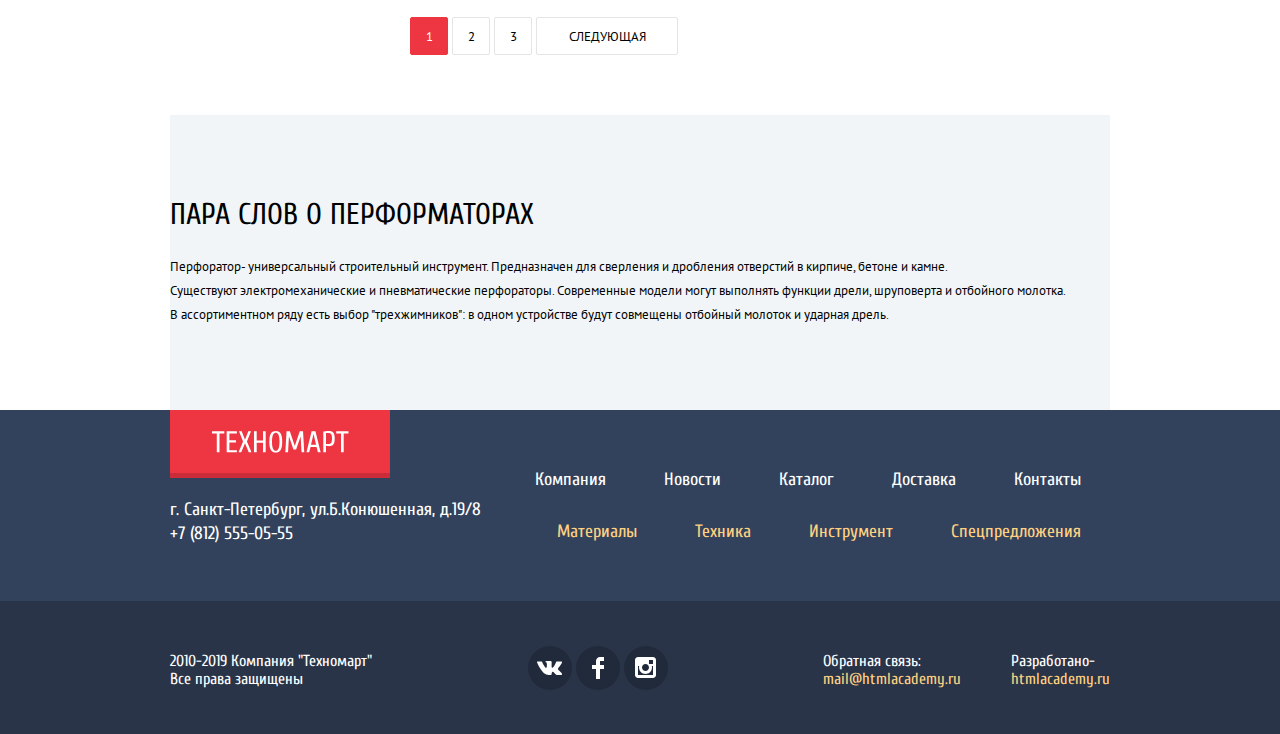
==== commit c8a1efdd: "update" ====
--- a/catalog.html
+++ b/catalog.html
@@ -9,49 +9,51 @@
 <body>
   <header class="main-header">
     <div class="wrapper-container">
-     <div class="header-wrapper">
-      <a href="index.html" class="link-logo header-logo">
-        <img src="img/icon-logo.svg " heigth="18px" width="108px" alt="логотип Техномарта" class="img-logo">
-      </a>
-      <input type="search" placeholder="Поиск:" class="search">
+      <div class="header-wrapper">
+        <a href="index.html" class="link-logo header-logo">
+          <img src="img/icon-logo.svg "  width="108" alt="логотип Техномарта" class="img-logo">
+        </a>
+        <label class="label-search">
+          <span class="visually-hidden">Поиск</span>
+          <input type="search" placeholder="Поиск:" class="search">
+        </label>
         <a href="#" class="bookmark">Закладки</a>
         <a href="#" class="cart">Корзина</a>
         <a href="#" class="order">Оформить заказ</a>
       </div>
     </div>
-  </div>
-  <div class="header-info">
-  <p class="definition">Интернет-магазин <br>строительных материалов <br>и инструментов для ремонта</p>
-    <div class="head-contact">
-      <a href="tel:+78125550555" class="phone">+7 (812) 555-05-55</a>
-      <br>
-      <a href="" class="header-address">г. Санкт-Петербург, ул.Б.Конюшенная, д.19/8</a>
-    </div>
-    <div class="user-index">
-      <div class="user">
-        <a href="" class="user-name">Имя пользователя</a>
-        <button class="exit">
-          <span class="visually-hidden">выйти</span>
-        </button>
-      </div>
-      <a href="" class="user-orders">Мои заказы</a>
-      <a href="" class="user-account">Личный кабинет</a>
-    </div>
-    <div class="access-block">
-         <a href="" class="access login">Войти</a>
-         <a href="" class="access">Регистрация</a>
-    </div>
+    <div class="header-info">
+      <p class="definition">Интернет-магазин <br>строительных материалов <br>и инструментов для ремонта</p>
+      <div class="head-contact">
+        <a href="tel:+78125550555" class="phone">+7 (812) 555-05-55</a>
+        <br>
+        <a href="" class="header-address">г. Санкт-Петербург, ул.Б.Конюшенная, д.19/8</a>
+      </div>
+      <div class="user-block user-hidden">
+        <div class="user">
+          <a href="" class="user-name">Имя пользователя</a>
+          <a href="" class="exit">
+            <span class="visually-hidden">выйти</span>
+          </a>
+        </div>
+        <a href="" class="user-orders">Мои заказы</a>
+        <a href="" class="user-account">Личный кабинет</a>
+      </div>
+      <div class="user-block access-block">
+        <a href="" class="access login">Войти</a>
+        <a href="" class="access">Регистрация</a>
+      </div>
     </div>
     <nav class="main-nav">
       <ul class="header-nav-list">
         <li>
-          <a href="#">Главная</a>
+          <a href="index.html">Главная</a>
         </li>
         <li>
           <a href="#">Компания</a>
         </li>
         <li>
-          <a href="catalog.html">Каталог</a>
+          <a>Каталог</a>
         </li>
         <li>
           <a href="#">Новости</a>
@@ -67,42 +69,42 @@
         </li>
       </ul>
     </nav>
-</header>
-<main>
-  <div class="main-catalog">
-  <div class="breadcrumbs">
-     <a class="breadcrumbs-icon-home">
-      <p class="visually-hidden">главная страница</p>
-    </a>
-    <a class="breadcrumbs-icon">
-      <p class="visually-hidden">to right</p>
-    </a>
-    <a href="catalog.html" >Каталог</a>
-    <a class="breadcrumbs-icon">
-      <p class="visually-hidden">to right</p>
-    </a>
-    <a href="">Инструменты</a>
-    <a class="breadcrumbs-icon">
-      <p class=" visually-hidden"> to right</p>
-    </a>
-    <a href="">Перфораторы</a>
-  </div>
-  <h1 class="heading h1">Перфораторы</h1>
-  <div class="catalog-grid-wrapper">
-  <div class="sorting">
-    <h3 class="heading-filter filter-h3">Сортировка:</h3>
-     <a href="" class="sorting-setting">По цене</a>
-     <a href="" class="sorting-setting">По типу</a>
-     <a href="" class="sorting-setting">По функционалу</a>
-     <div class="price-sorting">
-     <a href="" class="increase current-filter">
-         <span class="visually-hidden">по возрастанию</span>
-     </a>
-     <a href="" class="decrease">
-         <span class="visually-hidden">по убыванию</span>
-     </a>
-   </div>
-  </div>
+  </header>
+  <main>
+    <div class="main-catalog">
+    <div class="breadcrumbs">
+      <a href="index.html" class="breadcrumbs-icon-home">
+        <span href="index.html"  class="visually-hidden">главная страница</span>
+      </a>
+      <span class="breadcrumbs-icon">
+        <p class="visually-hidden">to right</p>
+      </span>
+      <span >Каталог</span>
+      <span class="breadcrumbs-icon">
+        <p class="visually-hidden">to right</p>
+      </span>
+      <span>Инструменты</span>
+      <span class="breadcrumbs-icon">
+        <p class=" visually-hidden"> to right</p>
+      </span>
+      <span>Перфораторы</span>
+    </div>
+    <h1 class="heading h1">Перфораторы</h1>
+    <div class="catalog-grid-wrapper">
+      <div class="sorting">
+        <h3 class="heading-filter filter-h3">Сортировка:</h3>
+        <a href="" class="sorting-setting">По цене</a>
+        <a href="" class="sorting-setting">По типу</a>
+        <a href="" class="sorting-setting current-setting">По функционалу</a>
+        <div class="price-sorting">
+        <a href="" class="increase increase-used">
+          <span class="visually-hidden">по возрастанию</span>
+        </a>
+        <a href="" class="decrease">
+          <span class="visually-hidden">по убыванию</span>
+        </a>
+      </div>
+    </div>
   <aside class="filter">
     <div class="price">
     <h3 class="heading-filter filter-h3 aside-heading">Фильтр</h3>
@@ -138,31 +140,31 @@
         <legend class="heading-filter">Производители:</legend>
         <ul>
             <li>
-              <label class="filter-button">
+              <label class="filter-button" tabindex="0">
                 <input type="checkbox" name="brands[]" value="bosch" class="input-check visually-hidden">
                 <span class="brand-checkbox">Bosch</span>
               </label>
             </li>
             <li>
-              <label class="filter-button">
+              <label class="filter-button" tabindex="0">
                 <input type="checkbox" name="brands[]" value="interskol" class="input-check visually-hidden">
                   <span class="brand-checkbox"> Интерскол</span>
               </label>
             </li>
             <li>
-              <label class="filter-button">
+              <label class="filter-button" tabindex="0">
                 <input type="checkbox" name="brands[]" value="makita" class="input-check visually-hidden">
                   <span class=" brand-checkbox"> Makita</span>
                 </label>
             </li>
             <li>
-              <label class="filter-button">
+              <label class="filter-button" tabindex="0">
                 <input type="checkbox" name="brands[]" value="dewalt" class="input-check visually-hidden">
                   <span class="brand-checkbox"> Dewalt</span>
                 </label>
             </li>
             <li>
-              <label class="filter-button">
+              <label class="filter-button" tabindex="0">
                 <input type="checkbox"  name="brands[]" value="hitachi" class="input-check visually-hidden">
                   <span class="brand-checkbox"> Hitachi</span>
               </label>
@@ -175,263 +177,266 @@
         <legend class="heading-filter">Питание:</legend>
           <ul>
             <li>
-              <label class="filter-button">
+              <label class="filter-button" tabindex="0">
                 <input type="radio" name="power" value="battery" class="input-radio visually-hidden">
                   <span class="power-radio"> Акумуляторные</span>
               </label>
             </li>
             <li>
-              <label class="filter-button">
+              <label class="filter-button" tabindex="0">
                 <input type="radio" name="power" value="net" class="input-radio visually-hidden">
                     <span class="power-radio"> Сетевые</span>
               </label>
             </li>
           </ul>
         </fieldset>
-        <button type="sublit" class="btn-filter">Показать</button>
+        <button type="button" class="btn-filter">Показать</button>
       </form>
     </div>
   </aside>
   <section class="items">
     <article class="item-card">
-          <img src="img/obj2.jpg" alt="Перфоратор BOSCH BFG 6000" class="item-img" height="128px" width="144px">
+          <img src="img/obj2.jpg" alt="Перфоратор BOSCH BFG 6000" class="item-img" height="128" width="144">
           <div class="purchase-popup pop-up">
             <a href="#purchase" class="button button-green">Купить</a>
             <button class="button button-outline">В закладки</button>
           </div>
       <div class="item-wrapper">
         <a href="" class="item-link">
-      <p class="paragraph"> Перфоратор BOSCH BFG 6000</p>
-      <span class="old-price cost">30500 Р.</span>
-      <span class="new-price cost">25500 P.</span>
-    </a>
-    </div>
-    </article>
-    <article class="item-card">
-          <img src="img/obj2.jpg" alt="Перфоратор BOSCH BFG 6000" height="128px" width="144px" class="item-img">
-          <div class="purchase-popup pop-up">
-            <a href="#purchase" class="button button-green">Купить</a>
-            <button class="button button-outline">В закладки</button>
-          </div>
-      <div class="item-wrapper"> 
-        <a href="" class="item-link">
-        <p class="paragraph">Перфоратор BOSCH BFG 6000</p>
-        <span class="old-price cost">30500 Р.</span>
-        <span class="new-price cost">25500 P.</span>
-      </a>
-      </div>
-    </article>
-    <article class="item-card">
-          <img src="img/obj1.jpg" alt="Перфоратор BOSCH BFG 6000" height="112px" width="127px" class="item-img">
-          <div class="purchase-popup pop-up">
-            <a href="#purchase" class="button button-green">Купить</a>
-            <button class="button button-outline">В закладки</button>
-          </div>
-        <div class="item-wrapper">
-          <a href="" class="item-link">
-           <p class="paragraph">Перфоратор BOSCH BFG 6000</p>
-           <span class="old-price cost">30500 Р.</span>
-           <span class="new-price cost">25500 P.</span>
-          </a>
-    </div>
-    </article>
-    <article class="item-card">
-          <img src="img/obj1.jpg" alt="Перфоратор BOSCH BFG 3000" height="112px" width="127px" class="item-img">
-          <div class="purchase-popup pop-up">
-            <a href="#purchase" class="button button-green">Купить</a>
-            <button class="button button-outline">В закладки</button>
-          </div>
-        <div class="item-wrapper">
-          <a href="" class="item-link">
-          <p class="paragraph">Перфоратор BOSCH BFG 3000</p>
-          <span class="old-price cost">22500 P.</span>
-          <span class="new-price cost">15500 P.</span>
-        </a>
-        </div>
-    </article>
-    <article class="item-card">
-        <div>
-          <img src="img/obj2.jpg" alt="Перфоратор BOSCH BFG 6000" height="128px" width="144px" class="item-img">
-          <div class="purchase-popup pop-up">
-            <a href="#purchase" class="button button-green">Купить</a>
-            <button class="button button-outline">В закладки</button>
-          </div>
-        </div>
-        <div class="item-wrapper">
-          <a href="" class="item-link">
-          <p class="paragraph">Перфоратор BOSCH BFG 6000</p>
-          <span class="old-price cost">30500 P.</span>
+          <p class="paragraph"> Перфоратор BOSCH BFG 6000</p>
+          <span class="old-price cost">30500 Р.</span>
           <span class="new-price cost">25500 P.</span>
         </a>
-        </div>
-    </article>
-    <article class="item-card">
+      </div>
+    </article>
+    <article class="item-card">
+          <img src="img/obj2.jpg" alt="Перфоратор BOSCH BFG 6000" height="128" width="144" class="item-img">
+          <div class="purchase-popup pop-up">
+            <a href="#purchase" class="button button-green">Купить</a>
+            <button class="button button-outline">В закладки</button>
+          </div>
+          <div class="item-wrapper"> 
+            <a href="" class="item-link">
+              <p class="paragraph">Перфоратор BOSCH BFG 6000</p>
+              <span class="old-price cost">30500 Р.</span>
+              <span class="new-price cost">25500 P.</span>
+            </a>
+          </div>
+    </article>
+    <article class="item-card new-item">
+          <img src="img/obj1.jpg" alt="Перфоратор BOSCH BFG 6000" height="112" width="127" class="item-img">
+          <div class="purchase-popup pop-up">
+            <a href="#purchase" class="button button-green">Купить</a>
+            <button class="button button-outline">В закладки</button>
+          </div>
+        <div class="item-wrapper">
+          <a href="" class="item-link">
+            <p class="paragraph">Перфоратор BOSCH BFG 6000</p>
+            <span class="old-price cost">30500 Р.</span>
+            <span class="new-price cost">25500 P.</span>
+          </a>
+        </div>
+    </article>
+    <article class="item-card new-item">
+          <img src="img/obj1.jpg" alt="Перфоратор BOSCH BFG 3000" height="112" width="127" class="item-img">
+          <div class="purchase-popup pop-up">
+            <a href="#purchase" class="button button-green">Купить</a>
+            <button class="button button-outline">В закладки</button>
+          </div>
+        <div class="item-wrapper">
+          <a href="" class="item-link">
+            <p class="paragraph">Перфоратор BOSCH BFG 3000</p>
+            <span class="old-price cost">22500 P.</span>
+            <span class="new-price cost">15500 P.</span>
+          </a>
+        </div>
+    </article>
+    <article class="item-card">
+          <img src="img/obj2.jpg" alt="Перфоратор BOSCH BFG 6000" height="128" width="144" class="item-img">
+          <div class="purchase-popup pop-up">
+            <a href="#purchase" class="button button-green">Купить</a>
+            <button class="button button-outline">В закладки</button>
+        </div>
+        <div class="item-wrapper">
+          <a href="" class="item-link">
+            <p class="paragraph">Перфоратор BOSCH BFG 6000</p>
+            <span class="old-price cost">30500 P.</span>
+            <span class="new-price cost">25500 P.</span>
+          </a>
+        </div>
+    </article>
+    <article class="item-card new-item">
         <div>
-          <img src="img/obj1.jpg" alt="Перфоратор BOSCH BFG 2000" height="112px" width="127px" class="item-img">
-          <div class="purchase-popup pop-up">
-            <a href="#purchase" class="button button-green">Купить</a>
-            <button class="button button-outline">В закладки</button>
-          </div>
-        </div>
-        <div class="item-wrapper">
-          <a href="" class="item-link">
-           <p class="paragraph">Перфоратор BOSCH BFG 2000</p>
-           <span class="price-placeholder"></span>
-           <span class="new-price cost">12500 P.</span>
+          <img src="img/obj1.jpg" alt="Перфоратор BOSCH BFG 2000" height="112" width="127" class="item-img">
+          <div class="purchase-popup pop-up">
+            <a href="#purchase" class="button button-green">Купить</a>
+            <button class="button button-outline">В закладки</button>
+          </div>
+        </div>
+        <div class="item-wrapper">
+          <a href="" class="item-link">
+            <p class="paragraph">Перфоратор BOSCH BFG 2000</p>
+            <span class="price-placeholder"></span>
+            <span class="new-price cost">12500 P.</span>
+          </a>
+        </div>
+    </article> 
+    <article class="item-card">
+          <div>
+          <img src="img/obj1.jpg" alt="Перфоратор BOSCH BFG 3000" height="112" width="127" class="item-img">
+          <div class="purchase-popup pop-up">
+            <a href="#purchase" class="button button-green">Купить</a>
+            <button class="button button-outline">В закладки</button>
+          </div>
+        </div>
+        <div class="item-wrapper">
+          <a href="" class="item-link">
+            <p class="paragraph">Перфоратор BOSCH BFG 3000</p>
+            <span class="old-price cost">22500 P.</span>
+            <span class="new-price cost">15500 P.</span>
+          </a>
+        </div>
+    </article>
+    <article class="item-card">
+        <div>
+          <img src="img/obj2.jpg" alt="Перфоратор BOSCH BFG 6000" height="128" width="144" class="item-img">
+          <div class="purchase-popup pop-up">
+            <a href="#purchase" class="button button-green">Купить</a>
+            <button class="button button-outline">В закладки</button>
+          </div>
+        </div>
+        <div class="item-wrapper">
+          <a href="" class="item-link">
+            <p class="paragraph">Перфоратор BOSCH BFG 6000</p>
+            <span class="old-price cost">30500 P.</span>
+            <span class="new-price cost">25500 P.</span>
+          </a>
+        </div>
+    </article>
+    <article class="item-card">
+        <div>
+          <img src="img/obj1.jpg" alt="Перфоратор BOSCH BFG 2000" height="112" width="127" class="item-img">
+          <div class="purchase-popup pop-up">
+            <a href="#purchase" class="button button-green">Купить</a>
+            <button class="button button-outline">В закладки</button>
+          </div>
+        </div>
+        <div class="item-wrapper">
+          <a href="" class="item-link">
+            <p class="paragraph">Перфоратор BOSCH BFG 2000</p>
+            <span class="price-placeholder"></span>
+            <span class="new-price cost">12500 P.</span>
          </a>
         </div>
-    </article> 
-    <article class="item-card">
-          <div>
-          <img src="img/obj1.jpg" alt="Перфоратор BOSCH BFG 3000" height="112px" width="127px" class="item-img">
-          <div class="purchase-popup pop-up">
-            <a href="#purchase" class="button button-green">Купить</a>
-            <button class="button button-outline">В закладки</button>
-          </div>
-        </div>
-        <div class="item-wrapper">
-          <a href="" class="item-link">
-          <p class="paragraph">Перфоратор BOSCH BFG 3000</p>
-          <span class="old-price cost">22500 P.</span>
-          <span class="new-price cost">15500 P.</span>
-        </a>
-        </div>
-    </article>
-    <article class="item-card">
-        <div>
-          <img src="img/obj2.jpg" alt="Перфоратор BOSCH BFG 6000" height="128px" width="144px" class="item-img">
-          <div class="purchase-popup pop-up">
-            <a href="#purchase" class="button button-green">Купить</a>
-            <button class="button button-outline">В закладки</button>
-          </div>
-        </div>
-        <div class="item-wrapper">
-          <a href="" class="item-link">
-          <p class="paragraph">Перфоратор BOSCH BFG 6000</p>
-          <span class="old-price cost">30500 P.</span>
-          <span class="new-price cost">25500 P.</span>
-        </a>
-        </div>
-    </article>
-    <article class="item-card">
-        <div>
-          <img src="img/obj1.jpg" alt="Перфоратор BOSCH BFG 2000" height="112px" width="127px" class="item-img">
-          <div class="purchase-popup pop-up">
-            <a href="#purchase" class="button button-green">Купить</a>
-            <button class="button button-outline">В закладки</button>
-          </div>
-        </div>
-        <div class="item-wrapper">
-          <a href="" class="item-link">
-           <p class="paragraph">Перфоратор BOSCH BFG 2000</p>
-           <span class="price-placeholder"></span>
-           <span class="new-price cost">12500 P.</span>
-         </a>
-        </div>
-    </article>
-      <div class="pages">
-        <a href="" class="pages-link current-page">1</a>
-        <a href="" class="pages-link ">2</a>
-        <a href="" class="pages-link ">3</a>
-        <a href="" class="next-page pages-link">Следующая</a>
-      </div>
+    </article>
+    </section>
+    <div class="pages">
+      <a href="" class="pages-link current-page">1</a>
+      <a href="" class="pages-link ">2</a>
+      <a href="" class="pages-link ">3</a>
+      <a href="" class="next-page pages-link">Следующая</a>
     </div>
   </div>
-    </section>
   <section class="info-about-perf">
-    <h2 class="heading">Пара слов о перформаторах</h2>
-    <p class="paragraph">Перфоратор- универсальный строительный инструмент. Предназначен для сверления и дробления отверстий в кирпиче, бетоне и камне.<br> Существуют электромеханические и пневматические перфораторы. Современные модели могут выполнять функции дрели, шруповерта и отбойного молотка.<br>В ассортиментном ряду есть выбор "трехжимников": в одном устройстве будут совмещены отбойный молоток и ударная дрель.</p>
+    <div class="info-div-wrapper">
+      <h2 class="heading">Пара слов о перформаторах</h2>
+      <p class="paragraph">Перфоратор- универсальный строительный инструмент. Предназначен для сверления и дробления отверстий в кирпиче, бетоне и камне.<br> Существуют электромеханические и пневматические перфораторы. Современные модели могут выполнять функции дрели, шруповерта и отбойного молотка.<br>В ассортиментном ряду есть выбор "трехжимников": в одном устройстве будут совмещены отбойный молоток и ударная дрель.</p>
+    </div>
   </section>
 </main>
 <footer class="footer">
-  <div class="footer-width">
-  <div>
-  <a href="index.html" class="link-logo logo-footer">
-    <img src="img/icon-logo.svg" alt="логотип Техномарта" width="138px">
-  </a>
-  <div class="footer-block-nav">
-  <nav>
-    <ul class="footer-main-nav">
-      <li>
-        <a href="">Компания</a>
-      </li>
-      <li>
-        <a href="">Новости</a>
-      </li>
-      <li>
-        <a href="">Каталог</a>
-      </li>
-      <li>
-        <a href="">Доставка</a>
-      </li>
-      <li>
-        <a href="">Контакты</a>
-      </li>
-    </ul>
-  </nav>
-  <nav>
-    <ul class="nav-list">
-      <li>
-        <a href="" class="footer-nav-item">Материалы</a>
-      </li>
-      <li>
-        <a href="" class="footer-nav-item">Техника</a>
-      </li>
-      <li>
-        <a href="" class="footer-nav-item">Инструмент</a>
-      </li>
-      <li>
-        <a href="" class="footer-nav-item">Спецпредложения</a>
-      </li>
-    </ul>
-  </nav>
-</div>
-   <p class="address">
-    <a href="">г. Санкт-Петербург, ул.Б.Конюшенная, д.19/8</a>
-    <br>
-    <a href="tel:+78125550555">+7 (812) 555-05-55</a>
-  </p>
-</div>
-</div>
-<div class="footer-links">
-  <div class="footer-links-width">
-    <p class="links">2010-2019 Компания "Техномарт" <br>Все права защищены</p>
-      <div class="social-net links">
-        <a href="" class="vk-icon">
-          <span class="visually-hidden">Вконтакте</span>
+    <div class="footer-width">
+      <div>
+        <a href="" class="link-logo logo-footer">
+          <img src="img/icon-logo.svg" alt="логотип Техномарта" width="138">
         </a>
-        <a href="" class="fc-icon">
-          <span class="visually-hidden">Фейсбук</span>
-        </a>
-        <a href="" class="ig-icon">
-          <span class="visually-hidden">Инстаграм</span>
-        </a>
-      </div>
-      <p class="links feedback">
-        Обратная связь:<br>
-        <a href="mailto:mail@htmlacademy.ru" class="footer-nav-item dev-contacts">mail@htmlacademy.ru</a>
-      </p>
-      <p class="links developers">
-        Разработано-<br>
-        <a href="https://htmlacademy.ru/intensive/htmlcss" class="footer-nav-item dev-contacts">htmlacademy.ru</a>
-      </p>
-  </div>
-</div>
-</footer>
- <div id="purchase" class="pop-up purchased-item">
-    <div class="alert-wrapper">
-        <button class="close-popup close-alert">
-          <span class="visually-hidden">Закрыть</span>
-        </button>
-        <p>Товар добавлен в корзину!</p>
-        <div class="alert-buttons">
-          <div class="btn-wrapper">
-        <a href="" class="button-red button form-order">Оформить заказ</a>
-        <button class="btn-continue button ">Продолжить покупки</button>
-      </div>
-      </div>
-    </div>
-  </div>
-<script src="js/script.js"></script>
-</body>
+        <p class="address">
+          <a href="">г. Санкт-Петербург, ул.Б.Конюшенная, д.19/8</a>
+          <br>
+          <a href="tel:+78125550555">+7 (812) 555-05-55</a>
+        </p>
+      </div>
+      <div class="footer-block-nav">
+        <nav>
+          <ul class="footer-main-nav footer-nav">
+            <li>
+              <a href="">Компания</a>
+            </li>
+            <li>
+              <a href="">Новости</a>
+            </li>
+            <li>
+              <a href="">Каталог</a>
+            </li>
+            <li>
+              <a href="">Доставка</a>
+            </li>
+            <li>
+              <a href="">Контакты</a>
+            </li>
+          </ul>
+        </nav>
+        <nav>
+          <ul class="nav-list footer-nav">
+            <li>
+              <a href="" class="footer-nav-item">Материалы</a>
+            </li>
+            <li>
+              <a href="" class="footer-nav-item">Техника</a>
+            </li>
+            <li>
+              <a href="" class="footer-nav-item">Инструмент</a>
+            </li>
+            <li>
+              <a href="" class="footer-nav-item">Спецпредложения</a>
+            </li>
+          </ul>
+        </nav>
+      </div>
+    </div>
+    <div class="footer-links">
+      <div class="footer-links-width">
+        <div class="rights">
+          <p class="links">2010-2019 Компания "Техномарт" <br>Все права защищены</p>
+        </div>
+        <div class="social-net links">
+          <a href="" class="vk-icon">
+            <span class="visually-hidden">Вконтакте</span>
+          </a>
+          <a href="" class="fc-icon">
+            <span class="visually-hidden">Фейсбук</span>
+          </a>
+          <a href="" class="ig-icon">
+            <span class="visually-hidden">Инстаграм</span>
+          </a>
+        </div>
+        <div class="dev">
+          <p class="links feedback">
+          Обратная связь:<br>
+            <a href="mailto:mail@htmlacademy.ru" class="footer-nav-item dev-contacts">mail@htmlacademy.ru</a>
+          </p>
+          <p class="links developers">
+          Разработано-<br>
+            <a href="https://htmlacademy.ru/intensive/htmlcss" class="footer-nav-item dev-contacts">htmlacademy.ru</a>
+          </p>
+        </div>
+      </div>
+    </div>
+  </footer>
+    <div id="purchase" class="pop-up purchased-item">
+      <div class="alert-wrapper">
+          <button class="close-popup close-alert">
+            <span class="visually-hidden">Закрыть</span>
+          </button>
+          <p>Товар добавлен в корзину!</p>
+          <div class="alert-buttons">
+            <div class="btn-wrapper">
+              <a href="" class="button-red button form-order">Оформить заказ</a>
+              <button class="btn-continue button ">Продолжить покупки</button>
+            </div>
+          </div>
+      </div>
+    </div>
+    <script src="js/script.js"></script>
+  </body>
 </html>--- a/style.css
+++ b/style.css
@@ -14,12 +14,11 @@
 	--special-lilac:#DC91D8;
 	--special-greenlight:#8ED78F;
 	--special-yellowlight:#FFD180;
-	--spesial-rose:#FF5357;
+	--special-rose:#FF5357;
 	--special-darkblue:#161D29;
 	--special-grey: #C5C5C5;
-	--spesial-for-adress:#F3F7F9;
 	--special-for-footer-nav:#F1F5F7;
-	--spesial-heading:#F9F5F0;
+	--special-heading:#F9F5F0;
 	--warning:#FFBF47;
 	--mistake:#BA2732;
 	--success:#5FBB2D;
@@ -39,6 +38,12 @@
 	--delivery-bg: #FFC047;
 	--filter-green-bar:#00CA74;
 	--shadow-header-nav:#293449;
+	--user-name-bg:rgba(0, 0, 0, 0.0001);
+	--item-shadow:rgba(0, 0, 0, 0.15);
+	--sorting-setting: rgba(0,0,0,.3);
+	--add-card-active:rgba(169, 169, 169, .3);
+	--add-card:rgba(255,255,255,.3);
+	--add-card-hover:rgba(197, 197, 197, .3);
 }
 html{
 	box-sizing: border-box;
@@ -50,10 +55,12 @@
 }
 body{
 	margin:0;
-	font-family: 'Cuprum', sans-serif,arial;
+	font-family: 'Cuprum', Arial, sans-serif;
 	-webkit-font-smoothing: antialiased;
   	-moz-osx-font-smoothing: grayscale;
+  	font-smoothing:antialiased;
   	min-width: 940px;
+  	overflow-x: hidden;
 }
 .main-header{
 	background-color: var(--basic-background);
@@ -65,13 +72,18 @@
 }
 .img-logo{
 	margin-left: 55px;
+	margin-right: 55px;
 	margin-top: 12px;
 	padding:0;
 }
+.wrapper-container{
+	background-color: var(--basic-darkblue);
+}
 .header-wrapper,
 .main-nav{
-	margin-left:130px;
-	margin-right:130px;
+	width:940px;
+	min-width:940px;
+	margin:0 auto;
 }
 .header-wrapper a{
 	height:42px;
@@ -88,13 +100,9 @@
 }
 .header-wrapper{
     display: flex;
-    flex-shrink:0;
-    flex-grow:0;
+    flex-shrink:1;
+    flex-grow:1;
     height:42px;
-}
-.wrapper-container{
-	background-color: var(--basic-darkblue);
-	width:100%;
 }
 .header-nav-list{
 	background-color: var(--basic-blue);
@@ -103,7 +111,7 @@
 	flex-direction: column;
 	margin:0;
 	height:60px;
-	padding-inline-start:0;
+	padding:0;
 }
 .header-nav-list li{
 	text-align: center;
@@ -134,6 +142,11 @@
     flex-shrink:1;
     flex-grow:1;
 }
+.label-search{
+	display: flex;
+    flex-shrink:1;
+    flex-grow:1;
+}
 .search:focus::-webkit-input-placeholder {
   color: transparent
 }
@@ -148,7 +161,7 @@
 	background-color: var(--basic-white);
 	outline: none;
 	background-position: 4% 58%;
-	background-image:url("data:image/svg+xml,%3Csvg width='17' height='17' viewBox='0 0 17 17' fill='none' xmlns='http://www.w3.org/2000/svg'%3E%3Cg opacity='1'%3E%3Cpath fill-rule='evenodd' clip-rule='evenodd' d='M13.458 12.044L17 15.586L15.586 17L12.044 13.458C10.782 14.421 9.21 15 7.5 15C3.35786 15 0 11.6421 0 7.5C0 3.35786 3.35786 0 7.5 0C11.6421 0 15 3.35786 15 7.5C15.0001 9.14309 14.4581 10.7403 13.458 12.044ZM7.5 2C4.467 2 2 4.467 2 7.5C2.00331 10.5362 4.4638 12.9967 7.5 13C10.532 13 13 10.532 13 7.5C13 4.467 10.532 2 7.5 2Z' fill='%23EE3643'/%3E%3C/g%3E%3C/svg%3E ");
+	background-image:url("data:image/svg+xml,%3Csvg width='17' height='17' viewBox='0 0 17 17' fill='none' xmlns='http://www.w3.org/2000/svg'%3E%3Cg opacity='1'%3E%3Cpath fill-rule='evenodd' clip-rule='evenodd' d='M13.458 12.044L17 15.586L15.586 17L12.044 13.458C10.782 14.421 9.21 15 7.5 15C3.35786 15 0 11.6421 0 7.5C0 3.35786 3.35786 0 7.5 0C11.6421 0 15 3.35786 15 7.5C15.0001 9.14309 14.4581 10.7403 13.458 12.044ZM7.5 2C4.467 2 2 4.467 2 7.5C2.00331 10.5362 4.4638 12.9967 7.5 13C10.532 13 13 10.532 13 7.5C13 4.467 10.532 2 7.5 2Z' fill='%23EE3643'/%3E%3C/g%3E%3C/svg%3E");
 }
 .search::placeholder{
 	color:var(--basic-white, white);
@@ -168,6 +181,22 @@
 	text-decoration: none;
 	background-image: url(img/icon-cart.svg); 
 	background-position: 15% 50%;
+}
+.full-cart{
+	background-color: var(--basic-red);
+}
+.full-cart::after{
+	content:": ";
+	position: absolute;
+	top:0;
+}
+.full-bookmark{
+	background-color: var(--basic-red);
+}
+.full-bookmark::after{
+	content:": ";
+	position: absolute;
+	top:0;
 }
 .bookmark{
 	background-image: url(img/icon-bookmark.svg);
@@ -208,7 +237,7 @@
 	padding-top:12px;
 	padding-bottom:12px;
 }
-.user-index{
+.user-hidden{
 	display: none;
 }
 .access:hover,
@@ -220,21 +249,31 @@
 }
 .user{
 	background-color: var(--basic-white);
-	background-image: url(img/icon-user.svg);
+	position: relative;
 }
 .user-name{
 	color:black;
-	background-color: rgba(0, 0, 0, 0.0001);
+	background-color: var(--user-name-bg);
+	font-size: 21px;
+	line-height: 45px;
+	background-image: url(img/icon-user.svg);
+	background-repeat: no-repeat;
+	display: flex;
+	flex-shrink: 1;
+	max-height: 45px;
+	text-align: center;
+	padding-left: 40px;
+	padding-right: 40px;
+	background-position: 5% 48%;
 	position: relative;
-	left:20px;
-	font-size: 21px;
-	line-height: 21px;
+}
+.user-name:hover{
+	color:var(--basic-red);
+	background-image: url("data:image/svg+xml,%3Csvg width='20' height='18' viewBox='0 0 20 18' fill='none' xmlns='http://www.w3.org/2000/svg'%3E%3Cpath d='M17.881 14.166C15.737 13.431 13.625 12.5 12.674 11.776C12.017 11.275 11.904 10.158 12.157 9.361C13.275 8.458 14.021 6.884 14.021 5.083C14.021 2.276 12.221 0 10 0C7.77902 0 5.97901 2.276 5.97901 5.083C5.97901 6.884 6.72501 8.457 7.84201 9.36C8.09501 10.158 7.98302 11.275 7.32502 11.776C6.37502 12.5 4.26201 13.43 2.11801 14.166C-0.0259852 14.902 1.48343e-05 18 1.48343e-05 18H20C20 18 20.025 14.901 17.881 14.166Z' fill='%233D546F'/%3E%3C/svg%3E%0A");
 }
 .user-name:active{
 	color:var(--special-grey);
-}
-.user-name:hover{
-	color:var(--basic-red);
+	background-image: url(img/icon-user.svg);
 }
 .user-orders,
 .user-account{
@@ -250,11 +289,29 @@
 .user-account:active{
 	color:var(--special-grey);
 }
+.user-nav{
+	margin-top: 7px;
+	display: flex;
+	justify-content: space-around;
+}
+.user-name::after{
+	content:"";
+	position: absolute;
+	background-color: var(--basic-blue);
+	border-radius: 100px;
+	height:4px;
+	width:4px;
+	top:130%;
+	left:43%;
+}
 .exit{
 	background-image: url(img/icon-logout.svg);
 	width:20px;
 	height:17px;
 	border:none;
+	position: absolute;
+	top:30%;
+	left:90%;
 }
 .login{
 	background-image: url(img/icon-login.svg);
@@ -281,16 +338,17 @@
 	color:var(--basic-red);
 	margin-top: -2px;
 	padding-bottom: 3px;
+	margin-left: 30px;
 }
 .header-info{
 	display: flex;
-	padding-left: 30px;
-	margin-left:130px;
+	flex-shrink: 1;
 	padding-top:40px;
 	padding-bottom: 40px;
 	justify-content: space-between;
-	margin-right:130px;
-	min-width: 940px;
+	width:940px;
+	min-width:940px;
+	margin:0 auto;
 }
 .phone{
 	color:var(--basic-red);
@@ -299,11 +357,13 @@
 	border:3px solid var(--basic-white);
 	background-image: url(img/icon-phone.svg);
 	font-weight: bold;
+	min-width:270px;
 	padding-top:4px;
 	padding-bottom:5px;
 	padding-left:75px;
 	padding-right:45px;
 	background-position: 16% 50%;
+	flex-shrink: 1;
 }
 .head-contact a{
 	display: block;
@@ -337,7 +397,7 @@
 	right:25%;
 	border-top:7px solid var(--basic-red);
 	background-color: var(--basic-white);
-	box-shadow: 0px 4px 20px rgba(0, 0, 0, 0.15);
+	box-shadow: 0px 4px 20px var(--item-shadow);
 	text-align: center;
 }
 .alert-buttons{
@@ -394,7 +454,7 @@
 	top:20%;
 	left:25%;
 	right:25%;
-	box-shadow: 0px 4px 20px rgba(0, 0, 0, 0.15);
+	box-shadow: 0px 4px 20px var(--item-shadow);
 	background-color: var(--basic-white);
 	border-top:7px solid var(--basic-red);
 }
@@ -422,7 +482,7 @@
 .input-text textarea,
 .input-email input,
 .input-name input{
-	font-family: PT Sans;
+	font-family: PT Sans, Arial, sans-serif;
 	font-size: 13px;
 	line-height: 24px;
 } 
@@ -473,7 +533,7 @@
 }
 .logo-footer{
 	height:68px;
-	box-shadow: inset 0px -5px 0px rgba(0, 0, 0, 0.24);
+	box-shadow: inset 0px -5px 0px var(--item-shadow);
 }
 .logo-footer img{
 	margin-right: 41px;
@@ -489,36 +549,45 @@
 	padding: 0;
 }
 .footer ul{
-	display: flex;
 	justify-content:flex-end;
-}
-.nav-list,
-.footer-main-nav{
-	position: absolute;
-	right:0px;
-}
-.footer-main-nav{
-	top:-30px;
+	padding-inline-start:0;
 }
 .nav-list{
-	top:20px;
+	padding-top: 10px;
+}
+.footer-block-nav{
+	max-width: 250px;
+	margin-top: 40px;
+}
+.footer-nav{
+	display: flex;
+	flex-wrap: nowrap;
+	flex-direction: row;
+	flex-shrink: 1;
+	flex-grow: 1;
+	justify-content: flex-end;
 }
 .footer li{
-	padding-left:30px;
-	padding-right:30px;
+	padding-left:29px;
+	padding-right:29px;
+	margin:0;
 }
 .address{
 	margin-bottom: 55px;
-}
-.footer-block-nav{
-	margin-right: 0;
-	position: relative;
+	font-size: 18px;
+	line-height: 24px;
+	color: var(--basic-white,white);
 }
 .footer-links-width,
 .footer-width{
-	margin-left: 130px;
-	margin-right: 130px;
+	margin:0 auto;
+	width:940px;
 	min-width: 940px;
+}
+.footer-width{
+	display: flex;
+	position: relative;
+	justify-content: space-between;
 }
 .footer-links-width{
 	display: flex;
@@ -543,10 +612,6 @@
 	color:white;
 	font-size: 16px;
 	line-height: 18px;
-}
-.social-net{
-	margin-left:180px;
-	margin-right:150px;
 }
 .feedback{
 	margin-right: 50px;
@@ -604,11 +669,6 @@
     padding: 0;
     clip: rect(0 0 0 0);
     overflow: hidden;
-}
-.adress{
-	font-size: 18px;
-	line-height: 24px;
-	color: var(--basic-white,white);
 }
 .button{
 	font-size: 14px;
@@ -667,8 +727,10 @@
 	background-color: var(--active-green);
 }
 .button-rose{
-	background-color: var(--spesial-rose);
+	background-color: var(--special-rose);
 	color: var(--basic-white);
+	line-height: 38px;
+	border:none;
 }
 .button-block{
 	width:100%;
@@ -676,21 +738,21 @@
 	margin-top: 25px;
 	border:none;
 }
-.main{
-	min-width: 940px;
-}
 .filter{
 	font-family:  PT Sans,Arial,sans-serif;
 	width:220px;
 }
+.old-price,
+.new-price{
+	font-weight: bold;
+	font-size: 17px;
+	line-height: 18px;
+	font-family: PT Sans, Arial, sans-serif;
+}
 .old-price{
 	text-decoration: line-through;
 	text-decoration-color:var(--price-grey);
-	text-transform: uppercase;
 	color:var(--price-grey);
-	font-weight: bold;
-	font-size: 17px;
-	line-height: 18px;
 	margin-top:13px;
 	margin-bottom:10px;
 }
@@ -698,9 +760,6 @@
 	background-image:url(img/for-new-price.png);
 	background-repeat: no-repeat;
 	color:white;
-	font-weight: bold;
-	font-size: 17px;
-	line-height: 18px;
 	width:140px;
 	padding-top:10px;
 	padding-bottom:10px;
@@ -711,12 +770,23 @@
 	display: flex;
 	justify-content: space-between;
 	padding-top: 20px;
+	width:940px;
+	min-width:940px;
+	margin:0 auto;
+}
+.items{
+	display: flex;
+	flex-wrap: wrap;
+	justify-content: space-between;
+	align-content: center;
+	grid-area: items;
+
+	width:700px;
 }
 .item-card{
 	border: 1px solid var(--border-light-grey);
 	width:220px;
 	height:320px;
-	position: relative;
 }
 .item-card p{
 	font-weight: bold;
@@ -732,6 +802,30 @@
 .item-card img{
 	background-color: var(--basic-background);
 	margin-left: 18px;
+	display: block;
+}
+.new-item::after{
+	content:"";
+	color:white;
+	transition: rotate(45deg);
+	height:100%;
+	width:100%;
+	position: absolute;
+	background-image: url(img/icon-new.svg);
+	background-repeat: no-repeat;
+	top:0;
+	left:69%;
+}
+.new-item::before{
+	content:"NEW";
+	color:var(--basic-white);
+	transition: rotate(45deg);
+	-webkit-transform: rotate(45deg);
+	position: absolute;
+	background-repeat: no-repeat;
+	top:4%;
+	left:82%;
+	z-index: 3;
 }
 .img-wrapper{
 	width:100%;
@@ -741,7 +835,7 @@
 	opacity: 0;
 }
 .item-card:hover{
-	box-shadow: 0px 4px 20px rgba(0, 0, 0, 0.15);
+	box-shadow: 0px 4px 20px var(--item-shadow);
 }
 .item-card:hover  .purchase-popup{
 	display: block;
@@ -763,8 +857,11 @@
 	position: fixed;
 	top:20%;
 	left:30%;
-	box-shadow: 0px 4px 20px rgba(0, 0, 0, 0.15);
+	box-shadow: 0px 4px 20px var(--item-shadow);
 	border-top:7px solid var(--basic-red);
+}
+.popup-map iframe {
+	border:none;
 }
 .close-map{
 	position: absolute;
@@ -797,9 +894,10 @@
 	padding-right: 15px;
 }
 .main-index-wrapper {
-	margin-left:130px;
-	margin-right:130px;
+	margin:0 auto;
+	width:940px;
 	min-width: 940px;
+	margin-top: 
 }
 .heading-black{
 	color:black;
@@ -807,8 +905,6 @@
 }
 .info-about-perf{
 	background-color: var(--basic-background);
-	margin:0;
-	padding-left: 130px;
 	margin-top: 60px;
 	padding-bottom:70px;
 	padding-top:60px;
@@ -816,9 +912,16 @@
 .info-about-perf h2{
 	color:var(--black);
 }
+.info-div-wrapper{
+	margin:0 auto;
+	width:940px;
+	min-width:940px;
+}
 .popular-brands{
+	margin:0 auto;
 	margin-top: 70px;
 	min-width: 940px;
+	width: 940px;
 }
 .popular-brands ul{
 	list-style: none;
@@ -874,12 +977,12 @@
 	padding-top:40px;
 	margin-top:70px;
 	padding-bottom: 80px;
+}
+.service-container{
+	margin:0 auto;
+	min-width: 940px;
+	width: 940px;
 	position: relative;
-}
-.service-container{
-	margin-right: 130px;
-	margin-left: 130px;
-	min-width: 940px;
 }
 .service-wrapper {
 	display: flex;
@@ -888,13 +991,11 @@
 }
 .services-list {
 	padding:0;
-	padding-top: 4px;
-	background-color: var(--basic-blue);
 	position: relative;
-	height:190px;
+	height:183px;
 }
 .services-list::after{
-	content:'';
+	content:"";
 	background-image: url(img/list-shadow.svg);
 	height:280px;
 	width:10px;
@@ -907,14 +1008,16 @@
 }
 .current-service{
 	display: block;
-	background-position: 100% 120%;
-	padding-bottom: 300px;
-	padding-right: 400px;
-	margin-left: 80px;
+	background-position: 90% 0;
+	padding-left: 80px;
+	position: absolute;
+	left:320px;
+	padding-right: 150px;
 }
 .btn-current-service{
 	color:var(--basic-blue);
 	background-color: var(--basic-white);
+	box-shadow: none;
 }
 .guaranty,
 .delivery,
@@ -937,31 +1040,25 @@
 }
 .main-catalog {
 	min-width: 940px;
-	margin-right: 130px;
-	margin-left: 130px;
+	width: 940px;
+	margin:0 auto;
+}
+.pages {
+	margin-top:50px;
+	grid-area: pages;
+}
+.power-filter ul,
+.brands-filter ul{
+	padding: 0;
 }
 .catalog-grid-wrapper{
 	display: grid;
 	grid-gap: 20px;
 	grid-template-rows: 40px;
 	grid-template-areas: 
-	'price sorting sorting sorting'
-	'price items items items'
-	'brands items items items'
-	'power items items items';
-}
-.range{
-	grid-area: price;
-}
-.brands-filter{
-	grid-area: brands;
-}
-.power-filter ul,
-.brands-filter ul{
-	padding: 0;
-}
-.power-filter{
-	grid-area: power;
+	'aside sorting sorting sorting'
+	'aside items items items'
+	'. pages . .';
 }
 .fieldset-filter{
 	font-size: 15px;
@@ -996,6 +1093,7 @@
 .filter{
 	padding:0;
 	margin:0;
+	grid-area: aside;
 }
 .range-filter{
 	width:100%;
@@ -1063,7 +1161,7 @@
 }
 .power-radio,
 .brand-checkbox{
-	padding-left:25px;
+	padding-left:30px;
 	line-height:33px;
 	padding-top:7px;
 	padding-bottom:7px;
@@ -1104,8 +1202,9 @@
 .brand-checkbox:hover{
 	background-image: url(img/checkbox-active-off.svg);
 }
-.power-radio:hover:checked{
-	background-image: url(img/radio-active-on.svg);
+.input-check:focus + .filter-button,
+.input-radio:focus + .filter-button{
+	outline: 1.5px solid var(--basic-blue);
 }
 .sorting{
 	text-transform: uppercase;
@@ -1119,11 +1218,15 @@
 	padding-left: 20px;
 }
 .sorting-setting{
-	font-family: PT Sans,Arial,sans-serif;
+	font-family: PT Sans, Arial, sans-serif;
 	font-size: 13px;
 	line-height: 18px;
-	color: rgba(0,0,0,.3);
+	color:var(--sorting-setiing);
 	border-bottom: 1px dashed var(--basic-red);
+}
+.current-setting{
+	color:var(--basic-red);
+	border-bottom:none;
 }
 .increase,
 .decrease{
@@ -1136,11 +1239,17 @@
 .increase{
 	transform:rotate(180deg);
 }
+.increase-used{
+	background-image: url("data:image/svg+xml,%3Csvg width='11' height='10' viewBox='0 0 11 10' fill='none' xmlns='http://www.w3.org/2000/svg'%3E%3Cpath d='M5.5 10L0 0H11' fill='%23EE3643'/%3E%3C/svg%3E");
+}
+.decrease-used{
+	background-image: url("data:image/svg+xml,%3Csvg width='11' height='10' viewBox='0 0 11 10' fill='none' xmlns='http://www.w3.org/2000/svg'%3E%3Cpath d='M5.5 10L0 0H11' fill='%23EE3643'/%3E%3C/svg%3E");
+}
 .breadcrumbs{
 	margin-left:6px;
 	margin-top: 20px;
 }
-.breadcrumbs a{
+.breadcrumbs span{
 	font-family: PT Sans,Arial,sans-serif;
 	font-size: 13px;
 	line-height: 18px;
@@ -1164,7 +1273,7 @@
 	background-repeat: no-repeat;
 	width: 13.5px;
 	height: 12px;
-	padding-top: 3px;
+	margin-right: 15px;
 }
 .catalog-link{
 	background-image: url(img/icon-to-right.svg);
@@ -1189,17 +1298,10 @@
 	border: 1px solid var(--border-color);
 	text-transform: uppercase;
 	display: inline-block;
+	vertical-align: middle;
 	width:100%;
 	padding-top:10px;
 	padding-bottom:10px;
-}
-.items{
-	display: flex;
-	flex-wrap: wrap;
-	width:100%;
-	justify-content: space-between;
-	align-content: center;
-	grid-area: items;
 }
 .item-img {
 	display: flex;
@@ -1239,10 +1341,6 @@
 .pages-link:focus{
 	border-color:var(--basic-red);
 }
-.pages {
-	margin-top: 50px;
-	grid-area: pages;
-}
 .current-page{
 	background-color: var(--basic-red);
 	color:var(--basic-white);
@@ -1259,6 +1357,7 @@
 }
 .paragraph{
 	line-height: 24px;
+	font-size: 13px;
 	font-family: PT Sans, Arial, sans-serif;
 }
 .item-link{
@@ -1272,8 +1371,8 @@
 	grid-gap: 20px;
 	grid-template-rows: 1fr 1fr 1fr;
 	grid-template-columns: 1fr 1fr 1fr;
-	margin-right:130px;
-	margin-left:130px;
+	margin:0 auto;
+	width:940px;
 	min-width:940px;
 	padding-top: 60px;
 	padding-bottom: 60px;
@@ -1293,7 +1392,7 @@
 a.btn-add-card{
 	text-transform: uppercase;
 	color:var(--basic-white);
-	background-color: rgba(255,255,255,.3);
+	background-color: var(--add-card);
 	font-size: 14px;
 	line-height: 38px;
 	height:38px;
@@ -1304,16 +1403,20 @@
 }
 a.btn-add-card:hover,
 a.btn-add-card:focus{
-	background-color: rgba(197, 197, 197, .3);
+	background-color: var(--add-card-hover);
 }
 a.btn-add-card:active{
-	background-color: rgba(169, 169, 169, .3);
+	background-color: var(--add-card-active);
 }
 .slide{
 	display: none;
 }
+.slide img{
+	width:100%;
+}
 .current-slide{
 	display: block;
+	width:100%;
 }
 .slider{
 	position: relative;
@@ -1369,8 +1472,8 @@
 }
 .dots{
 	position: absolute;
-	top:100px;
-	left:50%;
+	top:85%;
+	left:46%;
 	display: flex;
 	align-items: center;
 	justify-content: space-between;
@@ -1425,8 +1528,9 @@
 	grid-row:3/4;
 	grid-column:3/4;
 }
-.brand-list li:hover{
-	box-shadow: 0px 4px 20px rgba(0, 0, 0, 0.15);
+.brand-list li:hover,
+.brand-list li:focus{
+	box-shadow: 0px 4px 20px var(--item-shadow);
 }
 .brand-list li:active{
 	opacity: .3;
@@ -1458,8 +1562,9 @@
 .company-info{
 	display: flex;
 	justify-content: space-between;
-	margin-right: 130px;
-	margin-left: 130px;
+	margin:0 auto;
+	width:940px;
+	min-width:940px;
 	padding-bottom: 70px;
 }
 .transport-comp{
@@ -1474,7 +1579,7 @@
 	left:40px;
 }
 .transport-comp li::before{
-	content:'';
+	content:"";
 	color:var(--basic-red);
 	background-color: var(--basic-red);
 	height:2px;
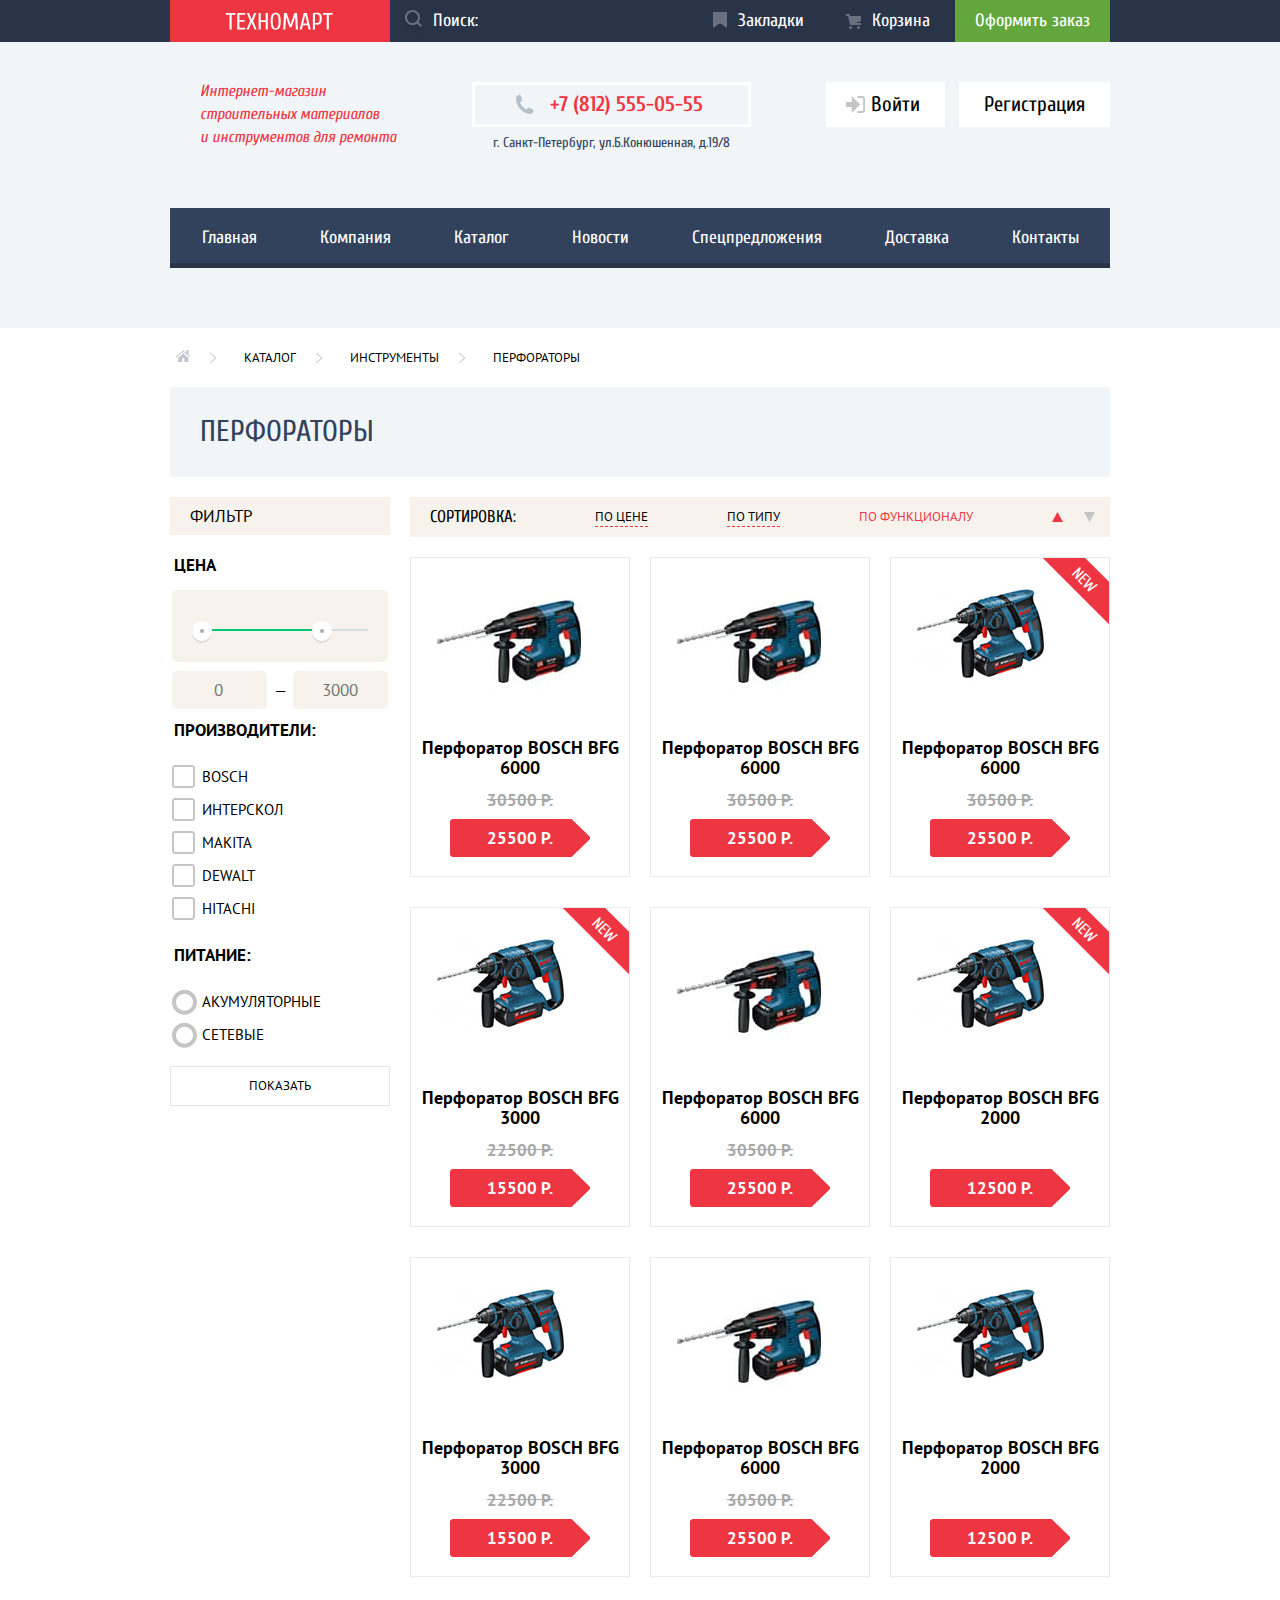
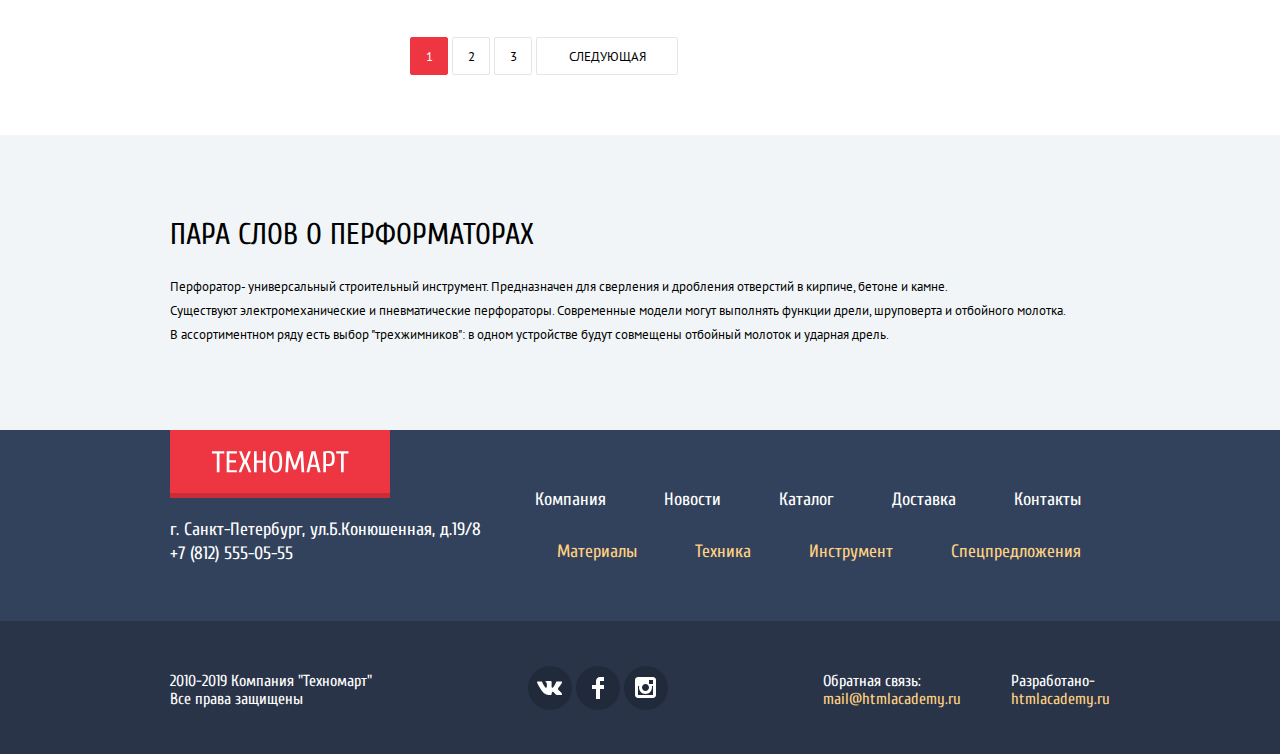
==== commit fab801b2: "update" ====
--- a/catalog.html
+++ b/catalog.html
@@ -2,7 +2,7 @@
 <html lang="ru">
  <head>
   <meta charset="utf-8">
-  <link rel="stylesheet" href="style.css">
+  <link rel="stylesheet" href="min.style.css">
   <link href="https://fonts.googleapis.com/css2?family=Cuprum:ital@0;1&family=PT+Sans:wght@400;700&display=swap" rel="stylesheet">
   <title>HTML Academy: Техномарт</title>
  </head>
@@ -72,25 +72,27 @@
   </header>
   <main>
     <div class="main-catalog">
-    <div class="breadcrumbs">
-      <a href="index.html" class="breadcrumbs-icon-home">
-        <span href="index.html"  class="visually-hidden">главная страница</span>
-      </a>
-      <span class="breadcrumbs-icon">
-        <p class="visually-hidden">to right</p>
-      </span>
-      <span >Каталог</span>
-      <span class="breadcrumbs-icon">
-        <p class="visually-hidden">to right</p>
-      </span>
-      <span>Инструменты</span>
-      <span class="breadcrumbs-icon">
-        <p class=" visually-hidden"> to right</p>
-      </span>
-      <span>Перфораторы</span>
-    </div>
-    <h1 class="heading h1">Перфораторы</h1>
-    <div class="catalog-grid-wrapper">
+      <div class="breadcrumbs-wrapper">
+        <div class="breadcrumbs">
+          <a href="index.html" class="breadcrumbs-icon-home">
+            <span href="index.html"  class="visually-hidden">главная страница</span>
+          </a>
+          <span class="breadcrumbs-icon">
+            <p class="visually-hidden">to right</p>
+          </span>
+          <span >Каталог</span>
+          <span class="breadcrumbs-icon">
+            <p class="visually-hidden">to right</p>
+          </span>
+          <span>Инструменты</span>
+          <span class="breadcrumbs-icon">
+            <p class=" visually-hidden"> to right</p>
+          </span>
+          <span>Перфораторы</span>
+        </div>
+        <h1 class="heading h1">Перфораторы</h1>
+      </div>
+   <div class="catalog-grid-wrapper">
       <div class="sorting">
         <h3 class="heading-filter filter-h3">Сортировка:</h3>
         <a href="" class="sorting-setting">По цене</a>
@@ -337,14 +339,14 @@
       <a href="" class="next-page pages-link">Следующая</a>
     </div>
   </div>
-  <section class="info-about-perf">
+     <section class="info-about-perf">
     <div class="info-div-wrapper">
       <h2 class="heading">Пара слов о перформаторах</h2>
       <p class="paragraph">Перфоратор- универсальный строительный инструмент. Предназначен для сверления и дробления отверстий в кирпиче, бетоне и камне.<br> Существуют электромеханические и пневматические перфораторы. Современные модели могут выполнять функции дрели, шруповерта и отбойного молотка.<br>В ассортиментном ряду есть выбор "трехжимников": в одном устройстве будут совмещены отбойный молоток и ударная дрель.</p>
     </div>
   </section>
 </main>
-<footer class="footer">
+  <footer class="footer">
     <div class="footer-width">
       <div>
         <a href="" class="link-logo logo-footer">
@@ -366,7 +368,7 @@
               <a href="">Новости</a>
             </li>
             <li>
-              <a href="">Каталог</a>
+              <a>Каталог</a>
             </li>
             <li>
               <a href="">Доставка</a>
@@ -437,6 +439,6 @@
           </div>
       </div>
     </div>
-    <script src="js/script.js"></script>
+    <script src="min.script.js"></script>
   </body>
 </html>--- a/min.style.css
+++ b/min.style.css
@@ -0,0 +1,305 @@
+:root{--basic-blue:#32425C;--basic-darkblue:#293449;--basic-background:#F1F5F7;--special-background:#F9F5F0;--basic-red:#EE3643;--basic-green:#63A63E;--basic-grey:#3D546F;--basic-lightgrey:#C5C5C5;--basic-white:#FFF;--basic-darkgreen:#518534;--special-yellow:#FFBF47;--special-blue:#3BBCE3;--special-lilac:#DC91D8;--special-greenlight:#8ED78F;--special-yellowlight:#FFD180;--special-rose:#FF5357;--special-darkblue:#161D29;--special-grey:#C5C5C5;--special-for-footer-nav:#F1F5F7;--special-heading:#F9F5F0;--warning:#FFBF47;--mistake:#BA2732;--success:#5FBB2D;--grey:#E0DDD9;--purple-background:#F7F3EC;--active-darkblue:#1D2729;--hover-darkblue:#293449;--icon-background:#212A3A;--price-grey:#A9A9A9;--border-light-grey:#EAEAEA;--active-green:#518534;--range-thumb-bg:#ABABAB;--runnable-track-bg:#D7DCDE;--runnable-track-border:#E8E8E1;--heading-bg:#F9F5F0;--border-color:#E5E5E5;--delivery-bg:#FFC047;--filter-green-bar:#00CA74;--shadow-header-nav:#293449;--user-name-bg:rgba(0,0,0,0.0001);--item-shadow:rgba(0,0,0,0.15);--sorting-setting:rgba(0,0,0,.3);--add-card-active:rgba(169,169,169,.3);--add-card:rgba(255,255,255,.3);--add-card-hover:rgba(197,197,197,.3)}
+html{-webkit-box-sizing:border-box;box-sizing:border-box}
+*,:after,:before{-webkit-box-sizing:inherit;box-sizing:inherit}
+body{margin:0;font-family:'Cuprum',Arial,sans-serif;-webkit-font-smoothing:antialiased;-moz-osx-font-smoothing:grayscale;font-smoothing:antialiased;min-width:940px;overflow-x:hidden}
+.main-header{background-color:var(--basic-background);padding-bottom:60px}
+a{text-decoration:none;display:inline-block}
+.img-logo{margin-left:55px;margin-right:55px;margin-top:12px;padding:0}
+.wrapper-container{background-color:var(--basic-darkblue)}
+.header-wrapper,.main-nav{width:940px;min-width:940px;margin:0 auto}
+.header-wrapper a{height:42px;margin:0;line-height:42px}
+a.link-logo{background-color:var(--basic-red,red);width:220px;margin:0}
+a.header-logo:hover{background-color:var(--mistake)}
+.header-wrapper{display:-webkit-box;display:-ms-flexbox;display:flex;-ms-flex-negative:1;flex-shrink:1;-webkit-box-flex:1;-ms-flex-positive:1;flex-grow:1;height:42px}
+.header-nav-list{background-color:var(--basic-blue);display:-webkit-box;display:-ms-flexbox;display:flex;-ms-flex-wrap:wrap;flex-wrap:wrap;-webkit-box-orient:vertical;-webkit-box-direction:normal;-ms-flex-direction:column;flex-direction:column;margin:0;height:60px;padding:0}
+.header-nav-list li{text-align:center}
+.main-nav ul{-webkit-box-shadow:inset 0 -5px 0 var(--shadow-header-nav);box-shadow:inset 0 -5px 0 var(--shadow-header-nav)}
+.header-wrapper a,.main-nav a{color:var(--basic-white,white);font-size:18px}
+.main-nav a{line-height:60px}
+.search{background-color:var(--basic-darkblue);border:none;background-image:url(img/icon-search.svg);background-repeat:no-repeat;font-size:18px;line-height:40px;font-family:Cuprum,Arial,sans-serif;min-width:250px;padding-left:43px;background-position:4% 58%;display:-webkit-box;display:-ms-flexbox;display:flex;-ms-flex-negative:1;flex-shrink:1;-webkit-box-flex:1;-ms-flex-positive:1;flex-grow:1}
+.label-search{display:-webkit-box;display:-ms-flexbox;display:flex;-ms-flex-negative:1;flex-shrink:1;-webkit-box-flex:1;-ms-flex-positive:1;flex-grow:1}
+.search:focus::-webkit-input-placeholder{color:transparent}
+.search:focus::-moz-placeholder{color:transparent}
+.search:hover{background-image:url("data:image/svg+xml,%3Csvg width='25' height='25' viewBox='0 0 25 25' fill='none' xmlns='http://www.w3.org/2000/svg'%3E%3Cg opacity='1' filter='url(%23filter0_d)'%3E%3Cpath fill-rule='evenodd' clip-rule='evenodd' d='M17.458 12.044L21 15.586L19.586 17L16.044 13.458C14.782 14.421 13.21 15 11.5 15C7.35786 15 4 11.6421 4 7.5C4 3.35786 7.35786 0 11.5 0C15.6421 0 19 3.35786 19 7.5C19.0001 9.14309 18.4581 10.7403 17.458 12.044ZM11.5 2C8.467 2 6 4.467 6 7.5C6.00331 10.5362 8.4638 12.9967 11.5 13C14.532 13 17 10.532 17 7.5C17 4.467 14.532 2 11.5 2Z' fill='white'/%3E%3C/g%3E%3Cdefs%3E%3Cfilter id='filter0_d' x='0' y='0' width='25' height='25' filterUnits='userSpaceOnUse' color-interpolation-filters='sRGB'%3E%3CfeFlood flood-opacity='0' result='BackgroundImageFix'/%3E%3CfeColorMatrix in='SourceAlpha' type='matrix' values='0 0 0 0 0 0 0 0 0 0 0 0 0 0 0 0 0 0 127 0'/%3E%3CfeOffset dy='4'/%3E%3CfeGaussianBlur stdDeviation='2'/%3E%3CfeColorMatrix type='matrix' values='0 0 0 0 0 0 0 0 0 0 0 0 0 0 0 0 0 0 0.25 0'/%3E%3CfeBlend mode='normal' in2='BackgroundImageFix' result='effect1_dropShadow'/%3E%3CfeBlend mode='normal' in='SourceGraphic' in2='effect1_dropShadow' result='shape'/%3E%3C/filter%3E%3C/defs%3E%3C/svg%3E")}
+.search:focus{background-color:var(--basic-white);outline:none;background-position:4% 58%;background-image:url("data:image/svg+xml,%3Csvg width='17' height='17' viewBox='0 0 17 17' fill='none' xmlns='http://www.w3.org/2000/svg'%3E%3Cg opacity='1'%3E%3Cpath fill-rule='evenodd' clip-rule='evenodd' d='M13.458 12.044L17 15.586L15.586 17L12.044 13.458C10.782 14.421 9.21 15 7.5 15C3.35786 15 0 11.6421 0 7.5C0 3.35786 3.35786 0 7.5 0C11.6421 0 15 3.35786 15 7.5C15.0001 9.14309 14.4581 10.7403 13.458 12.044ZM7.5 2C4.467 2 2 4.467 2 7.5C2.00331 10.5362 4.4638 12.9967 7.5 13C10.532 13 13 10.532 13 7.5C13 4.467 10.532 2 7.5 2Z' fill='%23EE3643'/%3E%3C/g%3E%3C/svg%3E")}
+.search::-webkit-input-placeholder{color:var(--basic-white,white);font-size:18px;line-height:24px}
+.search::-moz-placeholder{color:var(--basic-white,white);font-size:18px;line-height:24px}
+.search:-ms-input-placeholder{color:var(--basic-white,white);font-size:18px;line-height:24px}
+.search::-ms-input-placeholder{color:var(--basic-white,white);font-size:18px;line-height:24px}
+.search::placeholder{color:var(--basic-white,white);font-size:18px;line-height:24px}
+.cart,.bookmark{padding-left:43px;background-repeat:no-repeat;max-width:150px;padding-right:25px}
+.cart{background-color:var(--basic-darkblue,blue);color:var(--basic-white,white);text-decoration:none;background-image:url(img/icon-cart.svg);background-position:15% 50%}
+.full-cart{background-color:var(--basic-red)}
+.full-cart::after{content:": ";position:absolute;top:0}
+.full-bookmark{background-color:var(--basic-red)}
+.full-bookmark::after{content:": ";position:absolute;top:0}
+.bookmark{background-image:url(img/icon-bookmark.svg);background-position:15% 45%}
+.bookmark:active,.cart:active{opacity:.5;background-color:var(--special-darkblue)}
+.bookmark:hover,.bookmark:focus{background-image:url("data:image/svg+xml,%3Csvg width='14' height='16' fill='white' xmlns='http://www.w3.org/2000/svg'%3E%3Cpath d='M14 15c0 .55-.37.74-.82.43l-5.36-3.77a1.54 1.54 0 00-1.64 0L.82 15.43c-.45.31-.82.12-.82-.43V1a1 1 0 011-1h12a1 1 0 011 1v14z' fill='%23fff' opacity='1'/%3E%3C/svg%3E")}
+.cart:hover,.cart:focus{background-image:url("data:image/svg+xml,%3Csvg width='15' height='15' fill='none' xmlns='http://www.w3.org/2000/svg'%3E%3Cg opacity='1' fill='%23fff'%3E%3Cpath d='M4.5 15a1.5 1.5 0 100-3 1.5 1.5 0 000 3zM12.5 15a1.5 1.5 0 100-3 1.5 1.5 0 000 3zM15 2H4.07l-.422-2H0v2h2.031l1.985 9H15V9H9.441L15 6.951V2z'/%3E%3C/g%3E%3C/svg%3E")}
+.order{background-color:var(--basic-green,red);padding-left:20px;padding-right:20px;max-width:300px}
+.order:active{opacity:.5}
+.order:hover{background-color:var(--success)}
+.access{background-color:var(--basic-white);font-size:21px;line-height:21px;color:#000;padding:12px 25px}
+.user-hidden{display:none}
+.access:hover,.access:focus{color:var(--basic-red)}
+.access:active{color:var(--special-grey)}
+.user{background-color:var(--basic-white);position:relative}
+.user-name{color:#000;background-color:var(--user-name-bg);font-size:21px;line-height:45px;background-image:url(img/icon-user.svg);background-repeat:no-repeat;display:-webkit-box;display:-ms-flexbox;display:flex;-ms-flex-negative:1;flex-shrink:1;max-height:45px;text-align:center;padding-left:40px;padding-right:40px;background-position:5% 48%;position:relative}
+.user-name:hover{color:var(--basic-red);background-image:url("data:image/svg+xml,%3Csvg width='20' height='18' viewBox='0 0 20 18' fill='none' xmlns='http://www.w3.org/2000/svg'%3E%3Cpath d='M17.881 14.166C15.737 13.431 13.625 12.5 12.674 11.776C12.017 11.275 11.904 10.158 12.157 9.361C13.275 8.458 14.021 6.884 14.021 5.083C14.021 2.276 12.221 0 10 0C7.77902 0 5.97901 2.276 5.97901 5.083C5.97901 6.884 6.72501 8.457 7.84201 9.36C8.09501 10.158 7.98302 11.275 7.32502 11.776C6.37502 12.5 4.26201 13.43 2.11801 14.166C-0.0259852 14.902 1.48343e-05 18 1.48343e-05 18H20C20 18 20.025 14.901 17.881 14.166Z' fill='%233D546F'/%3E%3C/svg%3E%0A")}
+.user-name:active{color:var(--special-grey);background-image:url(img/icon-user.svg)}
+.user-orders,.user-account{color:var(--basic-blue);font-size:16px;line-height:18px}
+.user-orders:hover,.user-account:hover{color:var(--basic-red)}
+.user-orders:active,.user-account:active{color:var(--special-grey)}
+.user-nav{margin-top:7px;display:-webkit-box;display:-ms-flexbox;display:flex;-ms-flex-pack:distribute;justify-content:space-around}
+.user-name::after{content:"";position:absolute;background-color:var(--basic-blue);border-radius:100px;height:4px;width:4px;top:130%;left:43%}
+.exit{background-image:url(img/icon-logout.svg);width:20px;height:17px;border:none;position:absolute;top:30%;left:90%}
+.login{background-image:url(img/icon-login.svg);padding-left:45px;margin-right:10px;background-position:20% 50%}
+.login:hover{background-image:url("data:image/svg+xml,%3Csvg width='20' height='17' viewBox='0 0 20 17' fill='none' xmlns='http://www.w3.org/2000/svg'%3E%3Cpath d='M14.1667 8.5L5.71429 0V6H0V11H5.71429V17L14.1667 8.5Z' fill='%233D546F'/%3E%3Cpath d='M16.1771 15.01H11.3895V17H16.1771C18.2514 17 19.0381 15.19 19.0619 13.974V3.028C19.0381 1.811 18.2514 0 16.1771 0H11.3895V1.99H16.1771C16.9762 1.99 17.1219 2.671 17.1391 3.047V13.951C17.1229 14.327 16.9762 15.01 16.1771 15.01Z' fill='%233D546F'/%3E%3C/svg%3E")}
+.login:active{background-image:url(img/icon-login.svg)}
+.login,.phone,.exit,.user{background-repeat:no-repeat}
+.definition{font-style:italic;font-size:16px;line-height:23px;color:var(--basic-red);margin-top:-2px;padding-bottom:3px;margin-left:30px}
+.header-info{display:-webkit-box;display:-ms-flexbox;display:flex;-ms-flex-negative:1;flex-shrink:1;padding-top:40px;padding-bottom:40px;-webkit-box-pack:justify;-ms-flex-pack:justify;justify-content:space-between;width:940px;min-width:940px;margin:0 auto}
+.phone{color:var(--basic-red);font-size:21px;line-height:30px;border:3px solid var(--basic-white);background-image:url(img/icon-phone.svg);font-weight:700;min-width:270px;background-position:16% 50%;-ms-flex-negative:1;flex-shrink:1;padding:4px 45px 5px 75px}
+.head-contact a{display:block}
+.header-address{font-size:14px;line-height:24px;color:var(--basic-blue);margin-top:-14px;text-align:center}
+.main-nav ul{list-style:none}
+.main-nav li{font-size:18px;line-height:24px}
+.main-nav li:hover,.main-nav li:focus{background-color:var(--hover-darkblue)}
+.main-nav li:active{background-color:var(--active-darkblue);opacity:.5}
+.purchased-item{position:fixed;top:20%;left:25%;right:25%;border-top:7px solid var(--basic-red);background-color:var(--basic-white);-webkit-box-shadow:0 4px 20px var(--item-shadow);box-shadow:0 4px 20px var(--item-shadow);text-align:center}
+.alert-buttons{background-color:var(--basic-background);padding-top:40px;padding-bottom:40px;margin-top:68px}
+.close-alert{position:absolute;top:18px;right:11px}
+.btn-wrapper{display:-webkit-box;display:-ms-flexbox;display:flex;margin-right:120px;margin-left:120px;-webkit-box-pack:center;-ms-flex-pack:center;justify-content:center}
+.purchased-item p{font-family:Cuprum,Arial,sans-serif;font-weight:700;font-size:24px;line-height:30px;background-image:url(img/alert-popup-img.png);background-repeat:no-repeat;background-position:17% 50%;min-height:70px;margin:0;padding-top:20px}
+.alert-wrapper{margin-top:66px}
+.form-order,.btn-continue{line-height:38px;text-align:center}
+.form-order{padding-left:40px;padding-right:40px}
+.btn-continue{background-color:var(--basic-white);border:none;margin-left:10px;padding-left:30px;padding-right:30px}
+.popup-form{position:fixed;top:20%;left:25%;right:25%;-webkit-box-shadow:0 4px 20px var(--item-shadow);box-shadow:0 4px 20px var(--item-shadow);background-color:var(--basic-white);border-top:7px solid var(--basic-red)}
+.form-inputs{display:-webkit-box;display:-ms-flexbox;display:flex;-ms-flex-wrap:wrap;flex-wrap:wrap;margin-right:80px;margin-left:80px;margin-top:45px}
+.input-email input,.input-name input{border:2px solid #C5C5C5;border-radius:2px;padding-left:8px;padding-top:7px;padding-bottom:7px;}
+.input{display:-webkit-box;display:-ms-flexbox;display:flex;-webkit-box-pack:justify;-ms-flex-pack:justify;justify-content:space-between;width:100%}
+.input-text textarea,.input-email input,.input-name input{font-family:PT Sans,Arial,sans-serif;font-size:13px;line-height:24px}
+.input-text,.input-email,.input-name{font-family:Cuprum,Arial,sans-serif;font-size:18px;line-height:24px}
+.popup-form{margin-bottom:40px}
+.input-text{width:100%;margin-top:15px}
+.input-text textarea{resize:none;height:114px;width:100%;border:2px solid #C5C5C5;border-radius:2px}
+.form-button{background-color:var(--basic-background);display:-webkit-box;display:-ms-flexbox;display:flex}
+.form-button button{margin:37px 80px}
+.close-popup{background-image:url(img/icon-close.svg);background-repeat:no-repeat;height:21px;width:21px;padding:0;border:none;background-color:transparent}
+.close-form{position:absolute;top:21px;right:11px}
+.logo-footer{height:68px;-webkit-box-shadow:inset 0 -5px 0 var(--item-shadow);box-shadow:inset 0 -5px 0 var(--item-shadow)}
+.logo-footer img{margin:20px 41px}
+.footer{background-color:var(--basic-blue);font-size:18px;line-height:24px;color:var(--basic-white);padding:0}
+.footer ul{-webkit-box-pack:end;-ms-flex-pack:end;justify-content:flex-end;-webkit-padding-start:0;padding-inline-start:0}
+.nav-list{padding-top:10px}
+.footer-block-nav{max-width:250px;margin-top:40px}
+.footer-nav{display:-webkit-box;display:-ms-flexbox;display:flex;-ms-flex-wrap:nowrap;flex-wrap:nowrap;-webkit-box-orient:horizontal;-webkit-box-direction:normal;-ms-flex-direction:row;flex-direction:row;-ms-flex-negative:1;flex-shrink:1;-webkit-box-flex:1;-ms-flex-positive:1;flex-grow:1;-webkit-box-pack:end;-ms-flex-pack:end;justify-content:flex-end}
+.footer li{padding-left:29px;padding-right:29px;margin:0}
+.address{margin-bottom:55px;font-size:18px;line-height:24px;color:var(--basic-white,white)}
+.footer-links-width,.footer-width{margin:0 auto;width:940px;min-width:940px}
+.footer-width{display:-webkit-box;display:-ms-flexbox;display:flex;position:relative;-webkit-box-pack:justify;-ms-flex-pack:justify;justify-content:space-between}
+.footer-links-width{display:-webkit-box;display:-ms-flexbox;display:flex;-ms-flex-wrap:nowrap;flex-wrap:nowrap;padding-top:35px;padding-bottom:30px;-webkit-box-align:center;-ms-flex-align:center;align-items:center;-webkit-box-pack:justify;-ms-flex-pack:justify;justify-content:space-between}
+.dev{display:-webkit-box;display:-ms-flexbox;display:flex;-ms-flex-wrap:nowrap;flex-wrap:nowrap}
+.footer a{color:var(--basic-white)}
+.footer ul{list-style:none}
+.footer-links{background-color:var(--basic-darkblue);color:#fff;font-size:16px;line-height:18px}
+.feedback{margin-right:50px}
+.social-net a{background-repeat:no-repeat;background-position:center center;background-color:var(--icon-background);height:44px;width:44px;border-radius:100px}
+.social-net a:hover,.social-net a:focus,.social-net a:active{background-color:var(--basic-red)}
+.vk-icon{background-image:url(img/icon-vk.svg)}
+.fc-icon{background-image:url(img/icon-facebook.svg)}
+.ig-icon{background-image:url(img/icon-instagram.svg)}
+.footer .footer-nav-item{color:var(--special-yellowlight)}
+.footer-nav-item:hover,.footer-nav-item:focus{text-decoration:underline;-webkit-text-decoration-color:var(--special-yellowlight);text-decoration-color:var(--special-yellowlight)}
+.footer-main-nav a:hover{text-decoration:underline;-webkit-text-decoration-color:var(--basic-white);text-decoration-color:var(--basic-white)}
+.footer-nav-item:active,.footer-main-nav a:active{opacity:.5;text-decoration:none}
+.footer .dev-contacts{font-size:16px;line-height:18px}
+.visually-hidden{position:absolute;width:1px;height:1px;margin:-1px;border:0;padding:0;clip:rect(0 0 0 0);overflow:hidden}
+.button{font-size:14px;line-height:38px;text-transform:uppercase;height:38px;width:192px;text-align:center;font-family:Cuprum,Arial,sans-serif}
+.button:active{outline:none}
+.button-red{background-color:var(--basic-red,red);color:var(--basic-white)}
+.button-green,.button-outline{border-radius:2px;width:135px;font-size:14px}
+.button-outline{color:var(--basic-blue);border:3px solid var(--basic-green);background-color:var(--basic-white);line-height:12px;margin-top:10px;padding:0}
+.button-green{background-color:var(--basic-green);color:var(--basic-white);background-image:url(img/icon-cart.svg);background-repeat:no-repeat;line-height:38px;background-position:26% 50%;-webkit-box-shadow:inset 0 -3px 0 #367315;box-shadow:inset 0 -3px 0 #367315;padding-left:24px}
+.button-green:hover,.button-green:focus{background-color:var(--success)}
+.button-outline:hover,.button-outline:focus{color:var(--basic-blue);border:3px solid var(--basic-blue);background-color:var(--basic-white)}
+.button-outline:active{opacity:.5}
+.button-green:active{background-color:var(--active-green)}
+.button-rose{background-color:var(--special-rose);color:var(--basic-white);line-height:38px;border:none}
+.button-block{width:100%;height:38px;margin-top:25px;border:none}
+.filter{font-family:PT Sans,Arial,sans-serif;width:220px}
+.old-price,.new-price{font-weight:700;font-size:17px;line-height:18px;font-family:PT Sans,Arial,sans-serif}
+.old-price{text-decoration:line-through;-webkit-text-decoration-color:var(--price-grey);text-decoration-color:var(--price-grey);color:var(--price-grey);margin-top:13px;margin-bottom:10px}
+.new-price{background-image:url(img/for-new-price.png);background-repeat:no-repeat;color:#fff;width:140px;padding-top:10px;padding-bottom:10px;text-align:center;margin:0 auto}
+.item-card-collection{display:-webkit-box;display:-ms-flexbox;display:flex;-webkit-box-pack:justify;-ms-flex-pack:justify;justify-content:space-between;padding-top:20px;width:940px}
+.items{-ms-grid-row:2;-ms-grid-column:2;display:-ms-grid;display:grid;-ms-grid-columns:1fr 20px 1fr 20px 1fr;grid-template-columns:1fr 1fr 1fr;margin:0;-webkit-box-pack:justify;-ms-flex-pack:justify;justify-content:space-between;grid-area:items;grid-gap:20px;margin-top:20px}
+.item-card{border:1px solid var(--border-light-grey);height:320px;overflow:hidden}
+.item-card p{font-weight:700;font-size:18px;line-height:20px;margin:0;overflow:hidden}
+.item-card span{font-weight:700;font-size:17px;line-height:18px}
+.item-card img{background-color:var(--basic-background);margin-left:18px;display:block}
+.new-item::after{content:"";color:#fff;-webkit-transition:rotate(45deg);-o-transition:rotate(45deg);transition:rotate(45deg);height:100%;width:100%;position:absolute;background-image:url(img/icon-new.svg);background-repeat:no-repeat;top:0;left:69%}
+.new-item::before{content:"NEW";color:var(--basic-white);-webkit-transition:rotate(45deg);-o-transition:rotate(45deg);transition:rotate(45deg);-webkit-transform:rotate(45deg);position:absolute;background-repeat:no-repeat;top:4%;left:82%;z-index:3}
+.img-wrapper{width:100%;height:100%}
+.item-card:hover .item-img{opacity:0}
+.item-card:hover{-webkit-box-shadow:0 4px 20px var(--item-shadow);box-shadow:0 4px 20px var(--item-shadow)}
+.item-card:hover .purchase-popup{display:block;position:absolute;top:40px;left:18%}
+.purchase-popup{height:120px;display:-webkit-box;display:-ms-flexbox;display:flex;-ms-flex-wrap:wrap;flex-wrap:wrap;max-width:140px;margin-top:10px}
+.pop-up{display:none}
+.popup-map{position:fixed;top:20%;left:30%;-webkit-box-shadow:0 4px 20px var(--item-shadow);box-shadow:0 4px 20px var(--item-shadow);border-top:7px solid var(--basic-red)}
+.popup-map iframe{border:none}
+.close-map{position:absolute;top:10px;right:11px}
+.item-9000-card img{margin-left:8px;margin-top:-8px}
+.item-wrapper{text-align:center;padding-bottom:20px;position:absolute;top:180px}
+.heading{font-size:30px;line-height:30px;color:var(--basic-blue);text-transform:uppercase;font-weight:400}
+.heading-wrapper{-webkit-box-align:center;-ms-flex-align:center;align-items:center;display:-webkit-box;display:-ms-flexbox;display:flex;-webkit-box-pack:justify;-ms-flex-pack:justify;justify-content:space-between;background-color:var(--heading-bg);padding-left:30px;padding-right:15px}
+.main-index-wrapper{width:940px;margin:0 auto}
+.heading-black{color:#000;font-weight:400}
+.info-about-perf{background-color:var(--basic-background);margin-top:60px;padding-bottom:70px;padding-top:60px}
+.info-about-perf h2{color:var(--black)}
+.info-div-wrapper{margin:0 auto;width:940px;min-width:940px}
+.popular-brands{margin:0 auto;margin-top:70px;min-width:940px;width:940px}
+.popular-brands ul{list-style:none;display:-ms-grid;display:grid;-ms-grid-rows:1fr 20px 1fr;grid-template-rows:1fr 1fr;-ms-grid-columns:1fr 20px 1fr 20px 1fr 20px 1fr;grid-template-columns:1fr 1fr 1fr 1fr;padding:0;grid-row-gap:20px;grid-column-gap:20px;-webkit-box-pack:justify;-ms-flex-pack:justify;justify-content:space-between;width:100%}
+.popular-brands ul > :nth-child(1){-ms-grid-row:1;-ms-grid-column:1}
+.popular-brands ul > :nth-child(2){-ms-grid-row:1;-ms-grid-column:3}
+.popular-brands ul > :nth-child(3){-ms-grid-row:1;-ms-grid-column:5}
+.popular-brands ul > :nth-child(4){-ms-grid-row:1;-ms-grid-column:7}
+.popular-brands ul > :nth-child(5){-ms-grid-row:3;-ms-grid-column:1}
+.popular-brands ul > :nth-child(6){-ms-grid-row:3;-ms-grid-column:3}
+.popular-brands ul > :nth-child(7){-ms-grid-row:3;-ms-grid-column:5}
+.popular-brands ul > :nth-child(8){-ms-grid-row:3;-ms-grid-column:7}
+.popular-brands li{background-position:center;background-repeat:no-repeat;height:145px;width:220px;border:1px solid var(--border-light-grey);width:100%}
+.btn-services{color:#fff;font-weight:700;font-size:21px;line-height:30px;text-align:center;display:block;height:61px;width:240px;color:#fff;background-color:var(--basic-blue);-webkit-box-shadow:0 1px 0 #293449,inset 0 1px 0 #405069;box-shadow:0 1px 0 #293449,inset 0 1px 0 #405069;text-align:left;padding-top:13px;padding-left:22px}
+.btn-services:active{color:var(--basic-blue);background-color:var(--basic-white)}
+.btn-services:hover,.btn-services:focus{background-color:var(--basic-darkblue)}
+.services-block ul{list-style:none}
+.service h3{color:var(--basic-blue)}
+.services-block{background-color:var(--basic-background);padding-top:40px;margin-top:70px;padding-bottom:80px}
+.service-container{margin:0 auto;width:940px;position:relative}
+.service-wrapper{display:-webkit-box;display:-ms-flexbox;display:flex;-webkit-box-pack:justify;-ms-flex-pack:justify;justify-content:space-between;margin-top:70px}
+.services-list{padding:0;position:relative;height:183px}
+.services-list::after{content:"";background-image:url(img/list-shadow.svg);height:280px;width:10px;position:absolute;top:-50px;left:96%}
+.service{display:none}
+.current-service{display:block;background-position:90% 0;padding-left:80px;position:absolute;left:320px;padding-right:150px}
+.btn-current-service{color:var(--basic-blue);background-color:var(--basic-white);-webkit-box-shadow:none;box-shadow:none}
+.guaranty,.delivery,.credit{background-repeat:no-repeat;height:250px}
+.delivery{background-image:url(img/delivery.png)}
+.service p{margin-top:30px;min-width:300px}
+.guaranty{background-image:url(img/guaranty.png)}
+.credit{background-image:url(img/credit.png)}
+.main-catalog{min-width:940px}
+.breadcrumbs-wrapper{width:940px;margin:0 auto}
+.pages{-ms-grid-row:3;-ms-grid-column:2;margin-top:50px;grid-area:pages}
+.power-filter ul,.brands-filter ul{padding:0}
+.catalog-grid-wrapper{display:-ms-grid;display:grid;grid-template-areas:"aside sorting " "aside items " "aside pages ";margin:0 auto;width:940px}
+.fieldset-filter{font-size:15px;line-height:19px;border:none}
+.fieldset-filter ul{list-style:none}
+.heading-filter{font-size:17px;line-height:30px;text-transform:uppercase;font-weight:700}
+.aside-heading{margin:0;margin-bottom:15px;line-height:18px;padding-left:20px;padding-top:10px;padding-bottom:10px}
+.filter-h3{font-weight:400;background-color:var(--purple-background)}
+.fieldset-filter{max-width:220px;padding:0}
+.filter{-ms-grid-row:1;-ms-grid-row-span:3;-ms-grid-column:1;padding:0;margin:0;margin-right:20px;grid-area:aside}
+.range-filter{width:100%;margin-top:10px}
+.range-controls{background-color:var(--purple-background);border-radius:5px;margin-bottom:9px;position:relative;padding:39px 20px 31px}
+.range-controls .scale{background-color:var(--runnable-track-bg);height:2px}
+.green-bar{background-color:var(--filter-green-bar);height:2px;width:70%}
+.range-controls .toggle{background-color:var(--range-thumb-bg);width:20px;height:20px;border:8px solid var(--basic-white);border-radius:50%;-webkit-box-shadow:0 2px 0 0 var(--grey);box-shadow:0 2px 0 0 var(--grey);padding:0;position:absolute;-webkit-transform:translateY(-50%);-ms-transform:translateY(-50%);transform:translateY(-50%);cursor:pointer}
+.toggle-max{left:65%}
+.prices{display:-webkit-box;display:-ms-flexbox;display:flex;-webkit-box-pack:justify;-ms-flex-pack:justify;justify-content:space-between;max-width:220px}
+.input-for-price{background-color:#F7F3EC;height:38px;max-width:95px;border:none;font-size:17px;line-height:18px;font-family:PT Sans,Arial,sans-serif;text-align:center;border-radius:5px;padding-left:15px;-ms-flex-negative:1;flex-shrink:1;-webkit-box-flex:1;-ms-flex-positive:1;flex-grow:1}
+.prices-dash{font-size:16px;line-height:18px;margin-top:10px;margin-left:5px;margin-right:5px}
+.power-radio,.brand-checkbox{padding-left:30px;line-height:33px;padding-top:7px;padding-bottom:7px;text-transform:uppercase}
+.power-radio,.brand-checkbox,.input-radio:checked,.input-check:checked{background-repeat:no-repeat;background-position:0 50%}
+.power-radio{background-image:url("data:image/svg+xml,%3Csvg width='25' height='26' viewBox='0 0 25 26' fill='none' xmlns='http://www.w3.org/2000/svg'%3E%3Cpath fill-rule='evenodd' clip-rule='evenodd' d='M0 13.3542C0 6.45125 5.597 0.854248 12.5 0.854248C19.403 0.854248 25 6.45125 25 13.3542C25 20.2572 19.403 25.8542 12.5 25.8542C5.597 25.8542 0 20.2572 0 13.3542ZM21 13.3542C21 8.66725 17.187 4.85425 12.5 4.85425C7.813 4.85425 4 8.66725 4 13.3542C4 18.0412 7.813 21.8542 12.5 21.8542C17.187 21.8542 21 18.0412 21 13.3542Z' fill='%23C5C5C5'/%3E%3C/svg%3E")}
+.input-radio:checked + .power-radio{background-image:url("data:image/svg+xml,%3Csvg width='25' height='26' viewBox='0 0 25 26' fill='none' xmlns='http://www.w3.org/2000/svg'%3E%3Cpath fill-rule='evenodd' clip-rule='evenodd' d='M0 13.3542C0 6.45125 5.597 0.854248 12.5 0.854248C19.403 0.854248 25 6.45125 25 13.3542C25 20.2572 19.403 25.8542 12.5 25.8542C5.597 25.8542 0 20.2572 0 13.3542ZM21 13.3542C21 8.66725 17.187 4.85425 12.5 4.85425C7.813 4.85425 4 8.66725 4 13.3542C4 18.0412 7.813 21.8542 12.5 21.8542C17.187 21.8542 21 18.0412 21 13.3542Z' fill='%23C5C5C5'/%3E%3Cpath d='M12.5 17.8542C14.9853 17.8542 17 15.8395 17 13.3542C17 10.869 14.9853 8.85425 12.5 8.85425C10.0147 8.85425 8 10.869 8 13.3542C8 15.8395 10.0147 17.8542 12.5 17.8542Z' fill='%23C5C5C5'/%3E%3C/svg%3E")}
+.brand-checkbox{background-image:url("data:image/svg+xml,%3Csvg width='23' height='23' viewBox='0 0 23 23' fill='none' xmlns='http://www.w3.org/2000/svg'%3E%3Cpath fill-rule='evenodd' clip-rule='evenodd' d='M3 0H20C21.65 0 23 1.35 23 3V20C23 21.65 21.65 23 20 23H3C1.35 23 0 21.65 0 20V3C0 1.35 1.35 0 3 0ZM21 3C21 2.458 20.542 2 20 2H3C2.458 2 2 2.458 2 3V20C2 20.542 2.458 21 3 21H20C20.542 21 21 20.542 21 20V3Z' fill='%23C5C5C5'/%3E%3C/svg%3E")}
+.input-check:checked + .brand-checkbox{background-image:url("data:image/svg+xml,%3Csvg width='27' height='23' viewBox='0 0 27 23' fill='none' xmlns='http://www.w3.org/2000/svg'%3E%3Cpath d='M7.28505 7.48598L4.45605 10.315L12.2391 18.098L26.1711 4.16598L23.3431 1.33698L12.2391 12.439L7.28505 7.48598Z' fill='%23C5C5C5'/%3E%3Cpath d='M21 20C21 20.542 20.542 21 20 21H3C2.458 21 2 20.542 2 20V3C2 2.458 2.458 2 3 2H19.908L21.493 0.415C21.041 0.146542 20.5257 0.00329969 20 0H3C1.35 0 0 1.35 0 3V20C0 21.65 1.35 23 3 23H20C21.65 23 23 21.65 23 20V10.171L21 12.171V20Z' fill='%23C5C5C5'/%3E%3C/svg%3E")}
+.power-radio:hover{background-image:url(img/radio-active-off.svg)}
+.input-radio:checked:hover + .power-radio{background-image:url(img/radio-active-on.svg)}
+.input-check:checked:hover + .brand-checkbox{background-image:url(img/checkbox-active-on.svg)}
+.input-check:disabled + .brand-checkbox,.input-radio:disabled + .power-radio{opacity:.3}
+.brand-checkbox:hover{background-image:url(img/checkbox-active-off.svg)}
+.input-check:focus + .filter-button,.input-radio:focus + .filter-button{outline:1.5px solid var(--basic-blue)}
+.sorting{-ms-grid-row:1;-ms-grid-column:2;text-transform:uppercase;background-color:var(--purple-background);display:-webkit-box;display:-ms-flexbox;display:flex;-webkit-box-pack:justify;-ms-flex-pack:justify;justify-content:space-between;-webkit-box-align:center;-ms-flex-align:center;align-items:center;grid-area:sorting;height:40px;padding-right:15px;padding-left:20px}
+.sorting-setting{font-family:PT Sans,Arial,sans-serif;font-size:13px;line-height:18px;color:var(--sorting-setiing);border-bottom:1px dashed var(--basic-red)}
+.current-setting{color:var(--basic-red);border-bottom:none}
+.increase,.decrease{background-image:url(img/icon-down-dir.svg);background-repeat:no-repeat;height:10px;width:11px;border-bottom:none}
+.increase{-webkit-transform:rotate(180deg);-ms-transform:rotate(180deg);transform:rotate(180deg)}
+.increase-used{background-image:url("data:image/svg+xml,%3Csvg width='11' height='10' viewBox='0 0 11 10' fill='none' xmlns='http://www.w3.org/2000/svg'%3E%3Cpath d='M5.5 10L0 0H11' fill='%23EE3643'/%3E%3C/svg%3E")}
+.decrease-used{background-image:url("data:image/svg+xml,%3Csvg width='11' height='10' viewBox='0 0 11 10' fill='none' xmlns='http://www.w3.org/2000/svg'%3E%3Cpath d='M5.5 10L0 0H11' fill='%23EE3643'/%3E%3C/svg%3E")}
+.breadcrumbs{margin-left:6px;margin-top:20px}
+.breadcrumbs span{font-family:PT Sans,Arial,sans-serif;font-size:13px;line-height:18px;color:#000;padding-left:10px;padding-right:15px;text-transform:uppercase}
+.breadcrumbs-icon{background-repeat:no-repeat;width:6.5px;height:10px;background-repeat:no-repeat;background-position:3% 50%;background-image:url(img/icon-to-right.svg)}
+.breadcrumbs-icon-home{background-image:url(img/icon-home.svg);background-repeat:no-repeat;width:13.5px;height:12px;margin-right:15px}
+.catalog-link{background-image:url(img/icon-to-right.svg)}
+.h1{margin-top:20px;background-color:var(--basic-background);padding-top:30px;padding-bottom:30px;padding-left:30px}
+.price-sorting{min-width:43px;display:-webkit-box;display:-ms-flexbox;display:flex;-webkit-box-pack:justify;-ms-flex-pack:justify;justify-content:space-between}
+.btn-filter{font-family:PT Sans,Arial,sans-serif;font-size:13px;line-height:18px;background-color:#fff;border:1px solid var(--border-color);text-transform:uppercase;display:inline-block;vertical-align:middle;width:100%;padding-top:10px;padding-bottom:10px}
+.item-img{display:-webkit-box;display:-ms-flexbox;display:flex}
+.item-card{width:220px;margin-bottom:10px;position:relative}
+.item-card span{display:block}
+.item-card img{position:absolute;top:20px;left:8px}
+.price-placeholder{height:18px;margin-top:10px;margin-bottom:13px}
+.pages-link{color:#000;text-align:center;border:1px solid var(--border-color);border-radius:2px;font-family:PT Sans,Arial,sans-serif;font-size:13px;line-height:18px;height:38px;width:38px;padding-top:10px;padding-bottom:10px}
+.pages-link:hover,.pages-link:focus{border-color:var(--basic-red)}
+.current-page{background-color:var(--basic-red);color:var(--basic-white);border-color:var(--basic-red)}
+.next-page{width:auto;padding-left:32px;padding-right:31px;text-transform:uppercase}
+.second-slide{display:none}
+.paragraph{line-height:24px;font-size:13px;font-family:PT Sans,Arial,sans-serif}
+.item-link{color:#000}
+.item-link:active{color:#000}
+.add-cards{display:-ms-grid;display:grid;grid-gap:20px;-ms-grid-rows:1fr 20px 1fr 20px 1fr;grid-template-rows:1fr 1fr 1fr;-ms-grid-columns:1fr 20px 1fr 20px 1fr;grid-template-columns:1fr 1fr 1fr;margin:0 auto;width:940px;min-width:940px;padding-top:60px;padding-bottom:60px}
+.add-cards > :nth-child(1){-ms-grid-row:1;-ms-grid-column:1}
+.add-cards > :nth-child(2){-ms-grid-row:1;-ms-grid-column:3}
+.add-cards > :nth-child(3){-ms-grid-row:1;-ms-grid-column:5}
+.add-cards > :nth-child(4){-ms-grid-row:3;-ms-grid-column:1}
+.add-cards > :nth-child(5){-ms-grid-row:3;-ms-grid-column:3}
+.add-cards > :nth-child(6){-ms-grid-row:3;-ms-grid-column:5}
+.add-cards > :nth-child(7){-ms-grid-row:5;-ms-grid-column:1}
+.add-cards > :nth-child(8){-ms-grid-row:5;-ms-grid-column:3}
+.add-cards > :nth-child(9){-ms-grid-row:5;-ms-grid-column:5}
+.add-card{background-repeat:no-repeat;background-position:80%,50%}
+.add-card p{font-weight:700;font-size:24px;line-height:30px;color:var(--basic-white);margin-left:20px;-webkit-margin-after:15px;margin-block-end:15px}
+a.btn-add-card{text-transform:uppercase;color:var(--basic-white);background-color:var(--add-card);font-size:14px;line-height:38px;height:38px;width:135px;text-transform:uppercase;text-align:center;margin-left:20px}
+a.btn-add-card:hover,a.btn-add-card:focus{background-color:var(--add-card-hover)}
+a.btn-add-card:active{background-color:var(--add-card-active)}
+.slide{display:none}
+.slide img{width:100%}
+.current-slide{display:block;width:100%}
+.slider{position:relative;-ms-grid-column:1;-ms-grid-column-span:2;grid-column:1/3;-ms-grid-row:2;-ms-grid-row-span:2;grid-row:2 / 4;width:100%}
+.slider ul{list-style:none;margin:0;padding:0}
+.slider-list li{height:270px;width:100%}
+.btn-slider,.btn-next{background:transparent}
+.btn-next{-webkit-transform:rotate(180deg);-ms-transform:rotate(180deg);transform:rotate(180deg);left:600px}
+.btn-slider{height:40px;width:22px;border:none}
+.btns-slider{position:absolute;top:44%;display:-webkit-box;display:-ms-flexbox;display:flex;-webkit-box-pack:justify;-ms-flex-pack:justify;justify-content:space-between;width:100%}
+.btn-open-catalog{position:absolute;top:200px;left:30px}
+.dot{margin:0;border-radius:100px;height:10px;width:10px;border:5px solid #fff;padding:0}
+.current-dot{border:2px solid var(--basic-white);background-color:var(--basic-red)}
+.dots{position:absolute;top:85%;left:46%;display:-webkit-box;display:-ms-flexbox;display:flex;-webkit-box-align:center;-ms-flex-align:center;align-items:center;-webkit-box-pack:justify;-ms-flex-pack:justify;justify-content:space-between;min-width:30px}
+.slider-heading{text-transform:uppercase;font-weight:700;font-size:36px;line-height:36px;color:var(--basic-white);position:absolute;margin:0;top:23px;left:24px}
+.slider-span{color:var(--basic-white);font-size:18px;line-height:24px;position:absolute;top:64px;left:24px}
+.material-card{background-color:var(--special-yellow);background-image:url(img/icon-materials.svg);-ms-grid-row:1;-ms-grid-row-span:1;grid-row:1/2;-ms-grid-column:1;-ms-grid-column-span:1;grid-column:1/2}
+.instrument-card{background-color:var(--special-blue);background-image:url(img/icon-instr.svg);-ms-grid-row:1;-ms-grid-row-span:1;grid-row:1/2;-ms-grid-column:2;-ms-grid-column-span:1;grid-column:2/3}
+.tech-card{background-color:var(--special-lilac);background-image:url(img/icon-tech.svg);-ms-grid-row:1;-ms-grid-row-span:1;grid-row:1/2;-ms-grid-column:3;-ms-grid-column-span:1;grid-column:3/4}
+.sales-card{background-color:var(--special-greenlight);background-image:url(img/icon-sale.svg);-ms-grid-row:2;-ms-grid-row-span:1;grid-row:2/3;-ms-grid-column:3;-ms-grid-column-span:1;grid-column:3/4}
+.delivery-card{background-color:var(--delivery-bg);background-image:url(img/icon-delivery.svg);-ms-grid-row:3;-ms-grid-row-span:1;grid-row:3/4;-ms-grid-column:3;-ms-grid-column-span:1;grid-column:3/4}
+.brand-list li:hover,.brand-list li:focus{-webkit-box-shadow:0 4px 20px var(--item-shadow);box-shadow:0 4px 20px var(--item-shadow)}
+.brand-list li:active{opacity:.3}
+.brand-bosch{background-image:url(img/bosch.png)}
+.brand-makita{background-image:url(img/makita.png)}
+.brand-interskol{background-image:url(img/interskol.png)}
+.brand-dewalt{background-image:url(img/dewalt.png)}
+.brand-aeg{background-image:url(img/aeg.png)}
+.brand-lg{background-image:url(img/lg.png)}
+.brand-hitachi{background-image:url(img/hitachi.png)}
+.brand-metabo{background-image:url(img/metabo.png)}
+.company-info{display:-webkit-box;display:-ms-flexbox;display:flex;-webkit-box-pack:justify;-ms-flex-pack:justify;justify-content:space-between;margin:0 auto;width:940px;min-width:940px;padding-bottom:70px}
+.transport-comp{list-style:none;font-size:18px;padding:0}
+.transport-comp li{margin-bottom:12px;padding:0;position:relative;left:40px}
+.transport-comp li::before{content:"";color:var(--basic-red);background-color:var(--basic-red);height:2px;width:25px;position:absolute;top:50%;left:-40px}
+.transport-comp:last-child{margin-bottom:20px}
+.contacts{display:-webkit-box;display:-ms-flexbox;display:flex;-webkit-box-orient:vertical;-webkit-box-direction:normal;-ms-flex-direction:column;flex-direction:column}
+.about-us-p{display:-webkit-box;display:-ms-flexbox;display:flex;-webkit-box-orient:vertical;-webkit-box-direction:normal;-ms-flex-direction:column;flex-direction:column;-webkit-box-pack:justify;-ms-flex-pack:justify;justify-content:space-between}
+.contacts-p{margin-bottom:35px}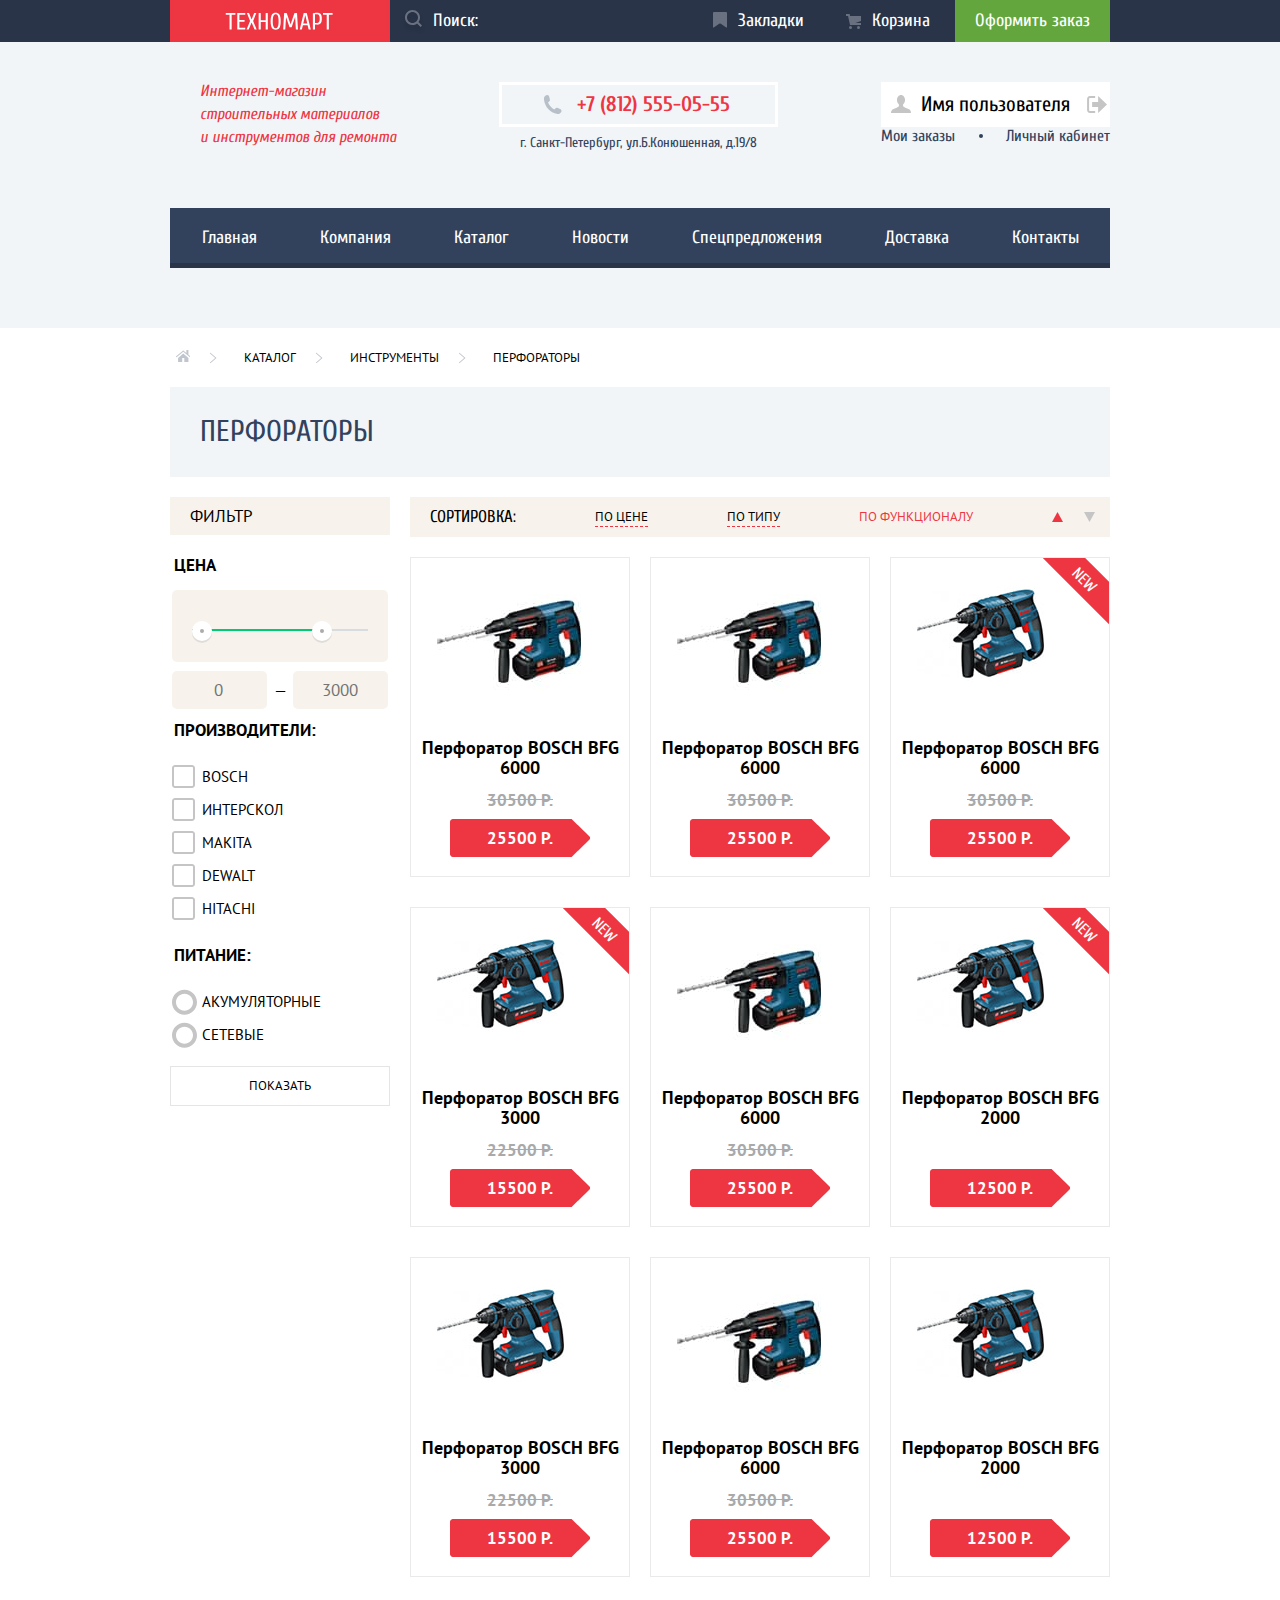
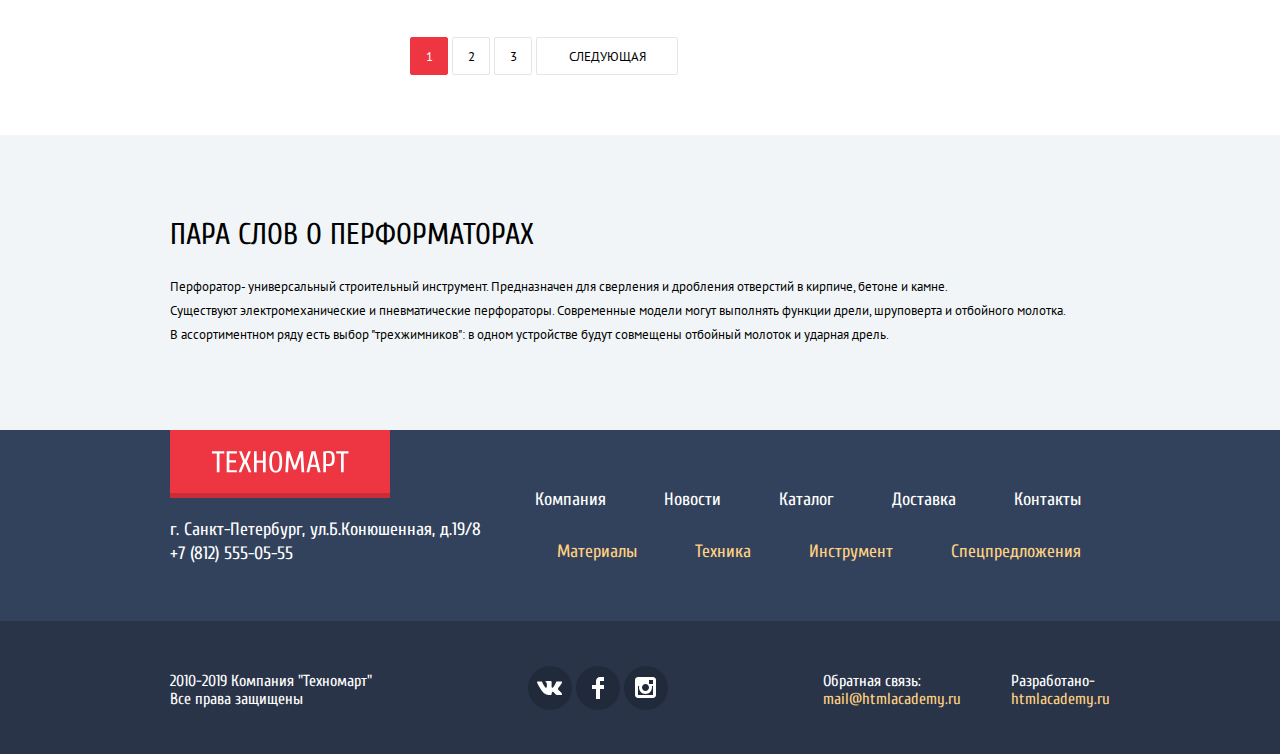
==== commit 0baabc1c: "update" ====
--- a/catalog.html
+++ b/catalog.html
@@ -29,7 +29,7 @@
         <br>
         <a href="" class="header-address">г. Санкт-Петербург, ул.Б.Конюшенная, д.19/8</a>
       </div>
-      <div class="user-block user-hidden">
+      <div class="user-block">
         <div class="user">
           <a href="" class="user-name">Имя пользователя</a>
           <a href="" class="exit">
@@ -39,7 +39,7 @@
         <a href="" class="user-orders">Мои заказы</a>
         <a href="" class="user-account">Личный кабинет</a>
       </div>
-      <div class="user-block access-block">
+      <div class="user-hidden access-block">
         <a href="" class="access login">Войти</a>
         <a href="" class="access">Регистрация</a>
       </div>
--- a/min.style.css
+++ b/min.style.css
@@ -48,11 +48,14 @@
 .user-name{color:#000;background-color:var(--user-name-bg);font-size:21px;line-height:45px;background-image:url(img/icon-user.svg);background-repeat:no-repeat;display:-webkit-box;display:-ms-flexbox;display:flex;-ms-flex-negative:1;flex-shrink:1;max-height:45px;text-align:center;padding-left:40px;padding-right:40px;background-position:5% 48%;position:relative}
 .user-name:hover{color:var(--basic-red);background-image:url("data:image/svg+xml,%3Csvg width='20' height='18' viewBox='0 0 20 18' fill='none' xmlns='http://www.w3.org/2000/svg'%3E%3Cpath d='M17.881 14.166C15.737 13.431 13.625 12.5 12.674 11.776C12.017 11.275 11.904 10.158 12.157 9.361C13.275 8.458 14.021 6.884 14.021 5.083C14.021 2.276 12.221 0 10 0C7.77902 0 5.97901 2.276 5.97901 5.083C5.97901 6.884 6.72501 8.457 7.84201 9.36C8.09501 10.158 7.98302 11.275 7.32502 11.776C6.37502 12.5 4.26201 13.43 2.11801 14.166C-0.0259852 14.902 1.48343e-05 18 1.48343e-05 18H20C20 18 20.025 14.901 17.881 14.166Z' fill='%233D546F'/%3E%3C/svg%3E%0A")}
 .user-name:active{color:var(--special-grey);background-image:url(img/icon-user.svg)}
+.user-block{position: relative;}
+.user-orders{position: absolute;left:0;}
+.user-account{position: absolute;right:0}
 .user-orders,.user-account{color:var(--basic-blue);font-size:16px;line-height:18px}
 .user-orders:hover,.user-account:hover{color:var(--basic-red)}
 .user-orders:active,.user-account:active{color:var(--special-grey)}
 .user-nav{margin-top:7px;display:-webkit-box;display:-ms-flexbox;display:flex;-ms-flex-pack:distribute;justify-content:space-around}
-.user-name::after{content:"";position:absolute;background-color:var(--basic-blue);border-radius:100px;height:4px;width:4px;top:130%;left:43%}
+.user-name::after{content:"";position:absolute;background-color:var(--basic-blue);border-radius:100px;height:4px;width:4px;top:115%;left:43%}
 .exit{background-image:url(img/icon-logout.svg);width:20px;height:17px;border:none;position:absolute;top:30%;left:90%}
 .login{background-image:url(img/icon-login.svg);padding-left:45px;margin-right:10px;background-position:20% 50%}
 .login:hover{background-image:url("data:image/svg+xml,%3Csvg width='20' height='17' viewBox='0 0 20 17' fill='none' xmlns='http://www.w3.org/2000/svg'%3E%3Cpath d='M14.1667 8.5L5.71429 0V6H0V11H5.71429V17L14.1667 8.5Z' fill='%233D546F'/%3E%3Cpath d='M16.1771 15.01H11.3895V17H16.1771C18.2514 17 19.0381 15.19 19.0619 13.974V3.028C19.0381 1.811 18.2514 0 16.1771 0H11.3895V1.99H16.1771C16.9762 1.99 17.1219 2.671 17.1391 3.047V13.951C17.1229 14.327 16.9762 15.01 16.1771 15.01Z' fill='%233D546F'/%3E%3C/svg%3E")}
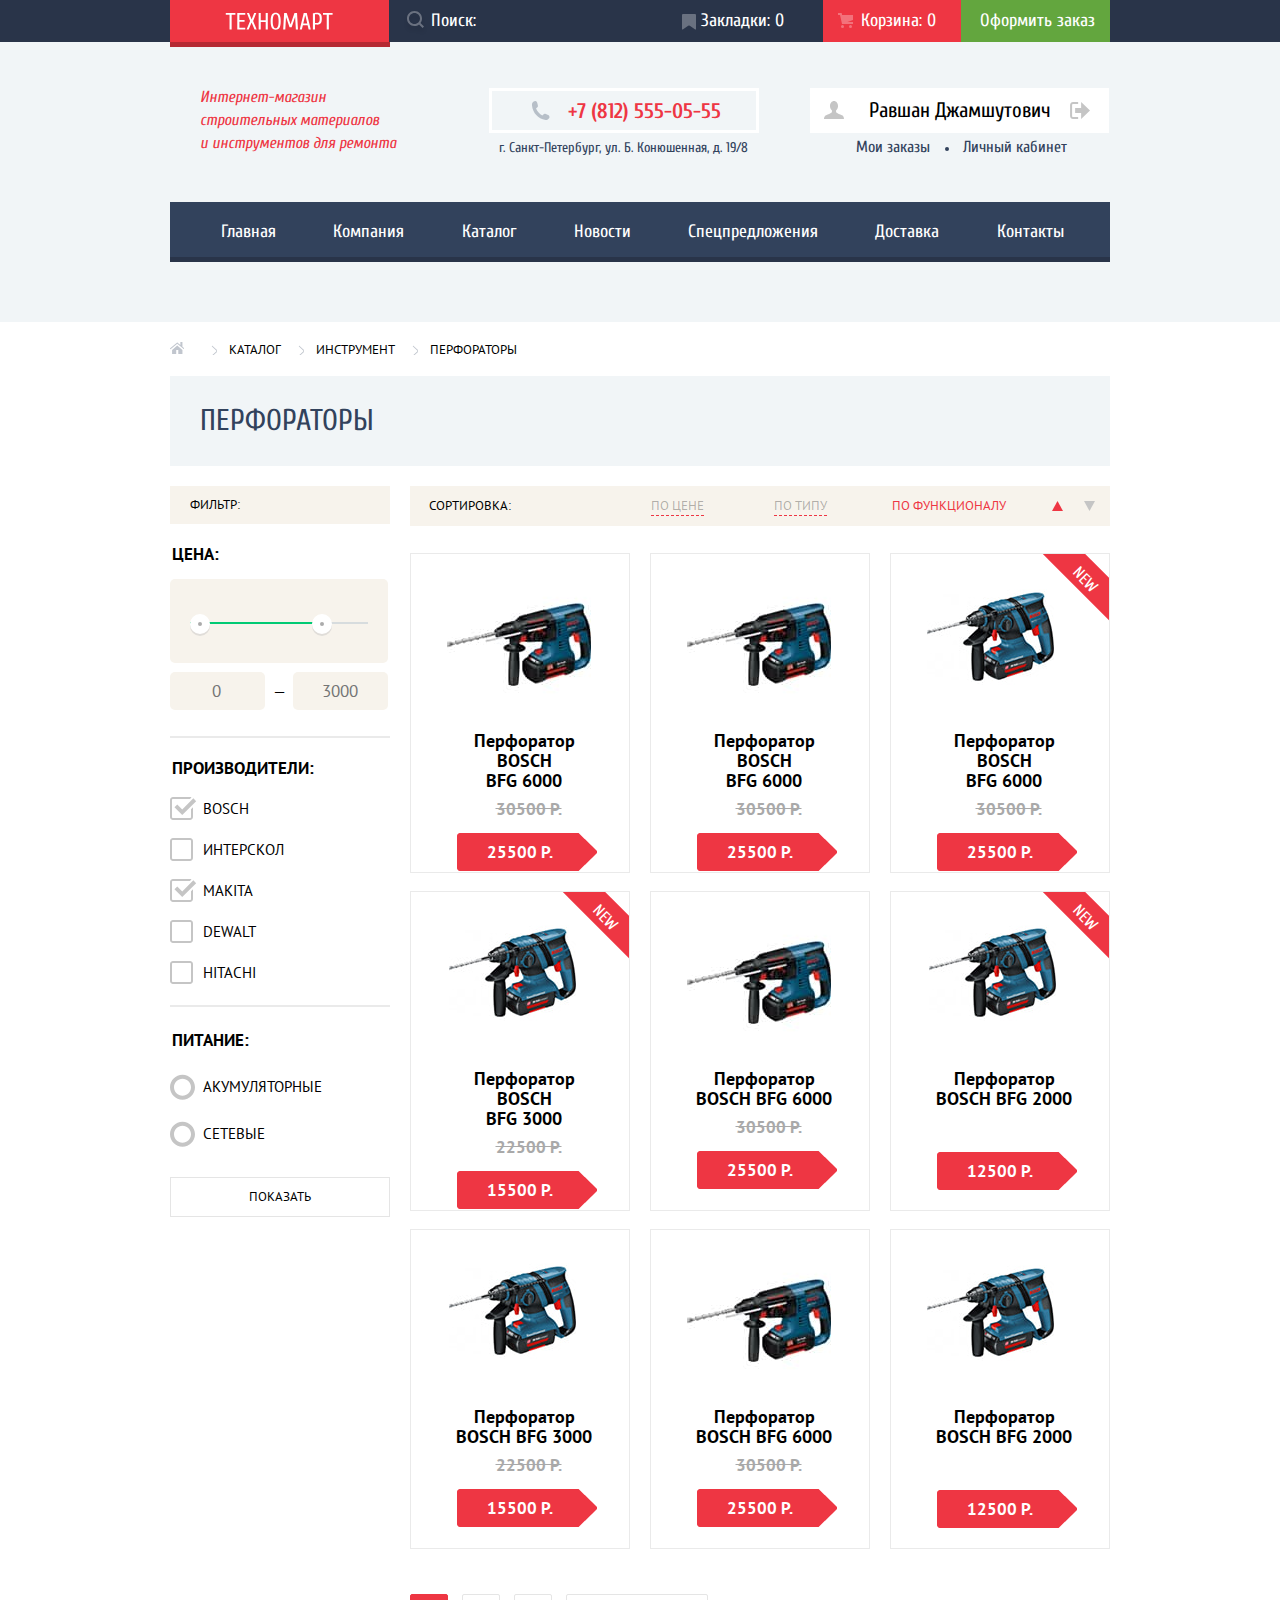
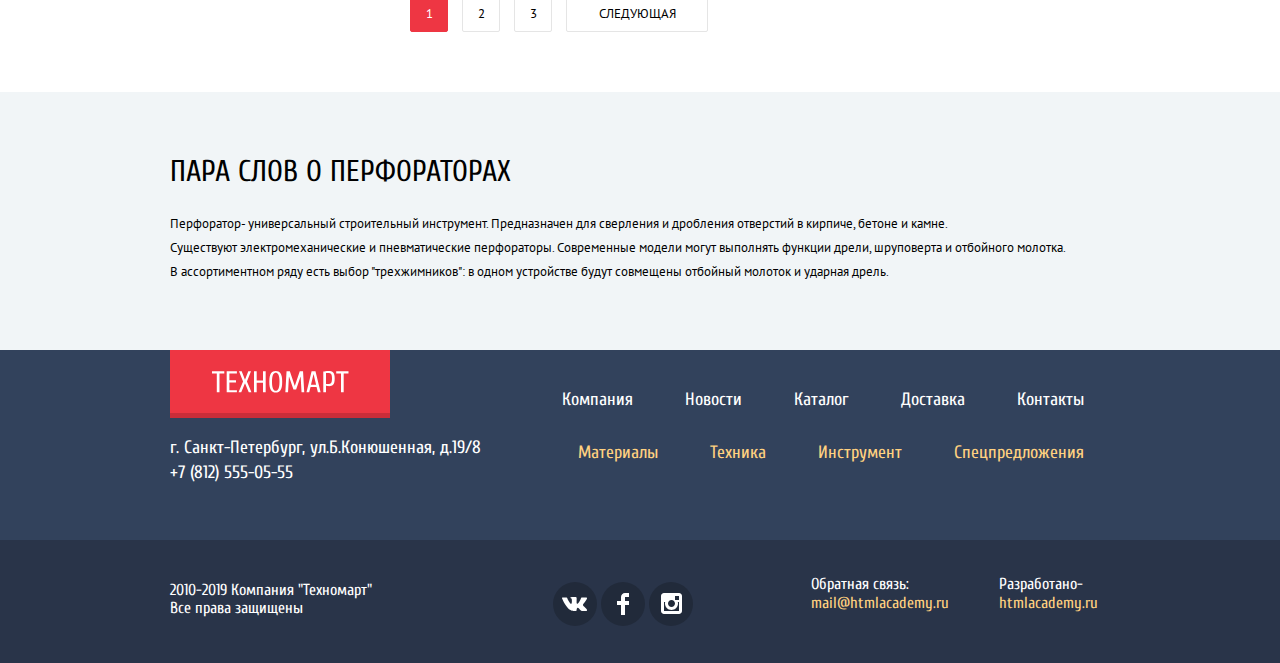
==== commit b3a394de: "update" ====
--- a/catalog.html
+++ b/catalog.html
@@ -11,27 +11,27 @@
     <div class="wrapper-container">
       <div class="header-wrapper">
         <a href="index.html" class="link-logo header-logo">
-          <img src="img/icon-logo.svg "  width="108" alt="логотип Техномарта" class="img-logo">
+          <img src="img/icon-logo.svg" height="18" width="108" alt="логотип Техномарта" class="img-logo">
         </a>
         <label class="label-search">
           <span class="visually-hidden">Поиск</span>
           <input type="search" placeholder="Поиск:" class="search">
         </label>
-        <a href="#" class="bookmark">Закладки</a>
-        <a href="#" class="cart">Корзина</a>
+        <a href="#" class="bookmark">Закладки: 0</a>
+        <a href="#" class="cart full-cart">Корзина: 0</a>
         <a href="#" class="order">Оформить заказ</a>
       </div>
     </div>
     <div class="header-info">
       <p class="definition">Интернет-магазин <br>строительных материалов <br>и инструментов для ремонта</p>
       <div class="head-contact">
-        <a href="tel:+78125550555" class="phone">+7 (812) 555-05-55</a>
+        <a href="tel:+78125550555" class="phone">+7 (812)  555-05-55</a>
         <br>
-        <a href="" class="header-address">г. Санкт-Петербург, ул.Б.Конюшенная, д.19/8</a>
+        <a href="" class="header-address">г. Санкт-Петербург, ул. Б. Конюшенная, д. 19/8</a>
       </div>
       <div class="user-block">
         <div class="user">
-          <a href="" class="user-name">Имя пользователя</a>
+          <a href="" class="user-name">Равшан Джамшутович</a>
           <a href="" class="exit">
             <span class="visually-hidden">выйти</span>
           </a>
@@ -73,31 +73,24 @@
   <main>
     <div class="main-catalog">
       <div class="breadcrumbs-wrapper">
-        <div class="breadcrumbs">
-          <a href="index.html" class="breadcrumbs-icon-home">
-            <span href="index.html"  class="visually-hidden">главная страница</span>
-          </a>
-          <span class="breadcrumbs-icon">
-            <p class="visually-hidden">to right</p>
-          </span>
-          <span >Каталог</span>
-          <span class="breadcrumbs-icon">
-            <p class="visually-hidden">to right</p>
-          </span>
-          <span>Инструменты</span>
-          <span class="breadcrumbs-icon">
-            <p class=" visually-hidden"> to right</p>
-          </span>
-          <span>Перфораторы</span>
-        </div>
+        <ul class="breadcrumbs">
+          <li>
+            <a href="index.html" class="breadcrumbs-link">
+              <span class="visually-hidden">главная страница</span>
+            </a>
+          </li>
+          <li class="breadcrumb">Каталог</li>
+          <li class="breadcrumb">Инструмент</li>
+          <li class="breadcrumb">Перфораторы</li>
+        </ul>
         <h1 class="heading h1">Перфораторы</h1>
       </div>
    <div class="catalog-grid-wrapper">
       <div class="sorting">
-        <h3 class="heading-filter filter-h3">Сортировка:</h3>
-        <a href="" class="sorting-setting">По цене</a>
-        <a href="" class="sorting-setting">По типу</a>
-        <a href="" class="sorting-setting current-setting">По функционалу</a>
+        <h3 class="heading-filter filter-h3 sorting-heading">Сортировка:</h3>
+        <a href="" class="sorting-setting price-set">По цене</a>
+        <a href="" class="sorting-setting type-set">По типу</a>
+        <a href="" class="sorting-setting current-setting func-set">По функционалу</a>
         <div class="price-sorting">
         <a href="" class="increase increase-used">
           <span class="visually-hidden">по возрастанию</span>
@@ -109,92 +102,90 @@
     </div>
   <aside class="filter">
     <div class="price">
-    <h3 class="heading-filter filter-h3 aside-heading">Фильтр</h3>
-    <form action="https://echo.htmlacademy.ru" method="get">
-      <fieldset class="fieldset-filter">
-        <legend class="heading-filter">Цена</legend>
-        <div class="range-filter">
-          <div class="range-controls">
-            <div class="scale">
-              <div class="green-bar"></div>
+      <h3 class="heading-filter filter-h3 aside-heading">Фильтр:</h3>
+      <form action="https://echo.htmlacademy.ru" method="get">
+        <fieldset class="fieldset-filter">
+          <legend class="heading-filter">Цена:</legend>
+          <div class="range-filter">
+            <div class="range-controls">
+              <div class="scale">
+                <div class="green-bar"></div>
+              </div>
+              <div class="toggle toggle-min" tabindex="0"></div>
+              <div class="toggle toggle-max" tabindex="0"></div>
             </div>
-            <div class="toggle toggle-min" tabindex="0"></div>
-            <div class="toggle toggle-max" tabindex="0"></div>
-          </div>
-          <div class="price-controls">
-            <div class="prices">
+             <div class="price-controls">
+              <div class="prices">
+              <label>
+              <span class="visually-hidden">c</span>
+              <input type="number" name="fromPrice" min="0" class="input-for-price form-prise" placeholder="0">
+            </label>
+            <p class="prices-dash"> — </p>
             <label>
-            <span class="visually-hidden">c</span>
-            <input type="number" name="fromPrice" min="0" class="input-for-price form-prise" placeholder="0">
-          </label>
-          <p class="prices-dash"> — </p>
-          <label>
-            <span class="visually-hidden">до</span>
-            <input type="number" name="toPrice" min="0" class="input-for-price" placeholder="3000">
-          </label>
-        </div>
-          </div>
-          </div>
-      </fieldset>
-    </div>
-    <div class="brands-filter">
-      <fieldset class="fieldset-filter">
-        <legend class="heading-filter">Производители:</legend>
-        <ul>
-            <li>
-              <label class="filter-button" tabindex="0">
-                <input type="checkbox" name="brands[]" value="bosch" class="input-check visually-hidden">
-                <span class="brand-checkbox">Bosch</span>
-              </label>
-            </li>
-            <li>
-              <label class="filter-button" tabindex="0">
-                <input type="checkbox" name="brands[]" value="interskol" class="input-check visually-hidden">
-                  <span class="brand-checkbox"> Интерскол</span>
-              </label>
-            </li>
-            <li>
-              <label class="filter-button" tabindex="0">
-                <input type="checkbox" name="brands[]" value="makita" class="input-check visually-hidden">
-                  <span class=" brand-checkbox"> Makita</span>
+              <span class="visually-hidden">до</span>
+              <input type="number" name="toPrice" min="0" class="input-for-price" placeholder="3000">
+            </label>
+          </div>
+            </div>
+            </div>
+        </fieldset>
+        <hr class="hr">
+        <fieldset class="fieldset-filter brands-filter">
+          <legend class="heading-filter">Производители:</legend>
+          <ul>
+              <li class="bosch-btn">
+                <label class="filter-button" tabindex="0">
+                  <input type="checkbox" name="brands[]" value="bosch" class="input-check visually-hidden" checked="checked">
+                  <span class="brand-checkbox">Bosch</span>
                 </label>
-            </li>
-            <li>
-              <label class="filter-button" tabindex="0">
-                <input type="checkbox" name="brands[]" value="dewalt" class="input-check visually-hidden">
-                  <span class="brand-checkbox"> Dewalt</span>
+              </li>
+              <li>
+                <label class="filter-button" tabindex="0">
+                  <input type="checkbox" name="brands[]" value="interskol" class="input-check visually-hidden">
+                    <span class="brand-checkbox">Интерскол</span>
                 </label>
-            </li>
-            <li>
-              <label class="filter-button" tabindex="0">
-                <input type="checkbox"  name="brands[]" value="hitachi" class="input-check visually-hidden">
-                  <span class="brand-checkbox"> Hitachi</span>
-              </label>
-            </li>
-        </ul>
-      </fieldset>
-    </div>
-    <div class="power-filter">
-      <fieldset class="fieldset-filter">
-        <legend class="heading-filter">Питание:</legend>
-          <ul>
-            <li>
-              <label class="filter-button" tabindex="0">
-                <input type="radio" name="power" value="battery" class="input-radio visually-hidden">
-                  <span class="power-radio"> Акумуляторные</span>
-              </label>
-            </li>
-            <li>
-              <label class="filter-button" tabindex="0">
-                <input type="radio" name="power" value="net" class="input-radio visually-hidden">
-                    <span class="power-radio"> Сетевые</span>
-              </label>
-            </li>
+              </li>
+              <li>
+                <label class="filter-button" tabindex="0">
+                  <input type="checkbox" name="brands[]" value="makita" class="input-check visually-hidden" checked="checked">
+                    <span class=" brand-checkbox">Makita</span>
+                  </label>
+              </li>
+              <li>
+                <label class="filter-button" tabindex="0">
+                  <input type="checkbox" name="brands[]" value="dewalt" class="input-check visually-hidden">
+                    <span class="brand-checkbox">Dewalt</span>
+                  </label>
+              </li>
+              <li>
+                <label class="filter-button" tabindex="0">
+                  <input type="checkbox"  name="brands[]" value="hitachi" class="input-check visually-hidden">
+                    <span class="brand-checkbox">Hitachi</span>
+                </label>
+              </li>
           </ul>
         </fieldset>
-        <button type="button" class="btn-filter">Показать</button>
-      </form>
-    </div>
+        <hr class="hr">
+        <fieldset class="fieldset-filter power-filter">
+          <legend class="heading-filter">Питание:</legend>
+            <ul>
+              <li>
+                <label class="filter-button" tabindex="0">
+                  <input type="radio" name="power" value="battery" class="input-radio visually-hidden">
+                    <span class="power-radio"> Акумуляторные</span>
+                </label>
+              </li>
+              <li>
+                <label class="filter-button" tabindex="0">
+                  <input type="radio" name="power" value="net" class="input-radio visually-hidden">
+                      <span class="power-radio"> Сетевые</span>
+                </label>
+              </li>
+            </ul>
+          </fieldset>
+          <button type="submit" class="btn-filter">Показать</button>
+        </form>
+      </div>
   </aside>
   <section class="items">
     <article class="item-card">
@@ -205,7 +196,7 @@
           </div>
       <div class="item-wrapper">
         <a href="" class="item-link">
-          <p class="paragraph"> Перфоратор BOSCH BFG 6000</p>
+          <p class="paragraph"> Перфоратор BOSCH <br>BFG 6000</p>
           <span class="old-price cost">30500 Р.</span>
           <span class="new-price cost">25500 P.</span>
         </a>
@@ -219,35 +210,35 @@
           </div>
           <div class="item-wrapper"> 
             <a href="" class="item-link">
-              <p class="paragraph">Перфоратор BOSCH BFG 6000</p>
+              <p class="paragraph">Перфоратор BOSCH <br>BFG 6000</p>
               <span class="old-price cost">30500 Р.</span>
               <span class="new-price cost">25500 P.</span>
             </a>
           </div>
     </article>
     <article class="item-card new-item">
-          <img src="img/obj1.jpg" alt="Перфоратор BOSCH BFG 6000" height="112" width="127" class="item-img">
-          <div class="purchase-popup pop-up">
-            <a href="#purchase" class="button button-green">Купить</a>
-            <button class="button button-outline">В закладки</button>
-          </div>
-        <div class="item-wrapper">
-          <a href="" class="item-link">
-            <p class="paragraph">Перфоратор BOSCH BFG 6000</p>
+          <img src="img/obj1.jpg" alt="Перфоратор BOSCH BFG 6000" height="112" width="127" class="item-img ">
+          <div class="purchase-popup pop-up">
+            <a href="#purchase" class="button button-green">Купить</a>
+            <button class="button button-outline">В закладки</button>
+          </div>
+        <div class="item-wrapper">
+          <a href="" class="item-link">
+            <p class="paragraph">Перфоратор BOSCH <br>BFG 6000</p>
             <span class="old-price cost">30500 Р.</span>
             <span class="new-price cost">25500 P.</span>
           </a>
         </div>
     </article>
     <article class="item-card new-item">
-          <img src="img/obj1.jpg" alt="Перфоратор BOSCH BFG 3000" height="112" width="127" class="item-img">
-          <div class="purchase-popup pop-up">
-            <a href="#purchase" class="button button-green">Купить</a>
-            <button class="button button-outline">В закладки</button>
-          </div>
-        <div class="item-wrapper">
-          <a href="" class="item-link">
-            <p class="paragraph">Перфоратор BOSCH BFG 3000</p>
+          <img src="img/obj1.jpg" alt="Перфоратор BOSCH BFG 3000" height="112" width="127" class="item-img img1">
+          <div class="purchase-popup pop-up">
+            <a href="#purchase" class="button button-green">Купить</a>
+            <button class="button button-outline">В закладки</button>
+          </div>
+        <div class="item-wrapper">
+          <a href="" class="item-link">
+            <p class="paragraph">Перфоратор BOSCH<br>BFG 3000</p>
             <span class="old-price cost">22500 P.</span>
             <span class="new-price cost">15500 P.</span>
           </a>
@@ -269,7 +260,7 @@
     </article>
     <article class="item-card new-item">
         <div>
-          <img src="img/obj1.jpg" alt="Перфоратор BOSCH BFG 2000" height="112" width="127" class="item-img">
+          <img src="img/obj1.jpg" alt="Перфоратор BOSCH BFG 2000" height="112" width="127" class="item-img img1">
           <div class="purchase-popup pop-up">
             <a href="#purchase" class="button button-green">Купить</a>
             <button class="button button-outline">В закладки</button>
@@ -285,7 +276,7 @@
     </article> 
     <article class="item-card">
           <div>
-          <img src="img/obj1.jpg" alt="Перфоратор BOSCH BFG 3000" height="112" width="127" class="item-img">
+          <img src="img/obj1.jpg" alt="Перфоратор BOSCH BFG 3000" height="112" width="127" class="item-img img1">
           <div class="purchase-popup pop-up">
             <a href="#purchase" class="button button-green">Купить</a>
             <button class="button button-outline">В закладки</button>
@@ -341,7 +332,7 @@
   </div>
      <section class="info-about-perf">
     <div class="info-div-wrapper">
-      <h2 class="heading">Пара слов о перформаторах</h2>
+      <h2 class="heading">Пара слов о перфораторах</h2>
       <p class="paragraph">Перфоратор- универсальный строительный инструмент. Предназначен для сверления и дробления отверстий в кирпиче, бетоне и камне.<br> Существуют электромеханические и пневматические перфораторы. Современные модели могут выполнять функции дрели, шруповерта и отбойного молотка.<br>В ассортиментном ряду есть выбор "трехжимников": в одном устройстве будут совмещены отбойный молоток и ударная дрель.</p>
     </div>
   </section>
@@ -349,8 +340,8 @@
   <footer class="footer">
     <div class="footer-width">
       <div>
-        <a href="" class="link-logo logo-footer">
-          <img src="img/icon-logo.svg" alt="логотип Техномарта" width="138">
+        <a href="index.html" class="link-logo logo-footer">
+          <img src="img/icon-logo.svg" alt="логотип Техномарта" width="138" height="23">
         </a>
         <p class="address">
           <a href="">г. Санкт-Петербург, ул.Б.Конюшенная, д.19/8</a>
--- a/min.style.css
+++ b/min.style.css
@@ -1,308 +1 @@
-:root{--basic-blue:#32425C;--basic-darkblue:#293449;--basic-background:#F1F5F7;--special-background:#F9F5F0;--basic-red:#EE3643;--basic-green:#63A63E;--basic-grey:#3D546F;--basic-lightgrey:#C5C5C5;--basic-white:#FFF;--basic-darkgreen:#518534;--special-yellow:#FFBF47;--special-blue:#3BBCE3;--special-lilac:#DC91D8;--special-greenlight:#8ED78F;--special-yellowlight:#FFD180;--special-rose:#FF5357;--special-darkblue:#161D29;--special-grey:#C5C5C5;--special-for-footer-nav:#F1F5F7;--special-heading:#F9F5F0;--warning:#FFBF47;--mistake:#BA2732;--success:#5FBB2D;--grey:#E0DDD9;--purple-background:#F7F3EC;--active-darkblue:#1D2729;--hover-darkblue:#293449;--icon-background:#212A3A;--price-grey:#A9A9A9;--border-light-grey:#EAEAEA;--active-green:#518534;--range-thumb-bg:#ABABAB;--runnable-track-bg:#D7DCDE;--runnable-track-border:#E8E8E1;--heading-bg:#F9F5F0;--border-color:#E5E5E5;--delivery-bg:#FFC047;--filter-green-bar:#00CA74;--shadow-header-nav:#293449;--user-name-bg:rgba(0,0,0,0.0001);--item-shadow:rgba(0,0,0,0.15);--sorting-setting:rgba(0,0,0,.3);--add-card-active:rgba(169,169,169,.3);--add-card:rgba(255,255,255,.3);--add-card-hover:rgba(197,197,197,.3)}
-html{-webkit-box-sizing:border-box;box-sizing:border-box}
-*,:after,:before{-webkit-box-sizing:inherit;box-sizing:inherit}
-body{margin:0;font-family:'Cuprum',Arial,sans-serif;-webkit-font-smoothing:antialiased;-moz-osx-font-smoothing:grayscale;font-smoothing:antialiased;min-width:940px;overflow-x:hidden}
-.main-header{background-color:var(--basic-background);padding-bottom:60px}
-a{text-decoration:none;display:inline-block}
-.img-logo{margin-left:55px;margin-right:55px;margin-top:12px;padding:0}
-.wrapper-container{background-color:var(--basic-darkblue)}
-.header-wrapper,.main-nav{width:940px;min-width:940px;margin:0 auto}
-.header-wrapper a{height:42px;margin:0;line-height:42px}
-a.link-logo{background-color:var(--basic-red,red);width:220px;margin:0}
-a.header-logo:hover{background-color:var(--mistake)}
-.header-wrapper{display:-webkit-box;display:-ms-flexbox;display:flex;-ms-flex-negative:1;flex-shrink:1;-webkit-box-flex:1;-ms-flex-positive:1;flex-grow:1;height:42px}
-.header-nav-list{background-color:var(--basic-blue);display:-webkit-box;display:-ms-flexbox;display:flex;-ms-flex-wrap:wrap;flex-wrap:wrap;-webkit-box-orient:vertical;-webkit-box-direction:normal;-ms-flex-direction:column;flex-direction:column;margin:0;height:60px;padding:0}
-.header-nav-list li{text-align:center}
-.main-nav ul{-webkit-box-shadow:inset 0 -5px 0 var(--shadow-header-nav);box-shadow:inset 0 -5px 0 var(--shadow-header-nav)}
-.header-wrapper a,.main-nav a{color:var(--basic-white,white);font-size:18px}
-.main-nav a{line-height:60px}
-.search{background-color:var(--basic-darkblue);border:none;background-image:url(img/icon-search.svg);background-repeat:no-repeat;font-size:18px;line-height:40px;font-family:Cuprum,Arial,sans-serif;min-width:250px;padding-left:43px;background-position:4% 58%;display:-webkit-box;display:-ms-flexbox;display:flex;-ms-flex-negative:1;flex-shrink:1;-webkit-box-flex:1;-ms-flex-positive:1;flex-grow:1}
-.label-search{display:-webkit-box;display:-ms-flexbox;display:flex;-ms-flex-negative:1;flex-shrink:1;-webkit-box-flex:1;-ms-flex-positive:1;flex-grow:1}
-.search:focus::-webkit-input-placeholder{color:transparent}
-.search:focus::-moz-placeholder{color:transparent}
-.search:hover{background-image:url("data:image/svg+xml,%3Csvg width='25' height='25' viewBox='0 0 25 25' fill='none' xmlns='http://www.w3.org/2000/svg'%3E%3Cg opacity='1' filter='url(%23filter0_d)'%3E%3Cpath fill-rule='evenodd' clip-rule='evenodd' d='M17.458 12.044L21 15.586L19.586 17L16.044 13.458C14.782 14.421 13.21 15 11.5 15C7.35786 15 4 11.6421 4 7.5C4 3.35786 7.35786 0 11.5 0C15.6421 0 19 3.35786 19 7.5C19.0001 9.14309 18.4581 10.7403 17.458 12.044ZM11.5 2C8.467 2 6 4.467 6 7.5C6.00331 10.5362 8.4638 12.9967 11.5 13C14.532 13 17 10.532 17 7.5C17 4.467 14.532 2 11.5 2Z' fill='white'/%3E%3C/g%3E%3Cdefs%3E%3Cfilter id='filter0_d' x='0' y='0' width='25' height='25' filterUnits='userSpaceOnUse' color-interpolation-filters='sRGB'%3E%3CfeFlood flood-opacity='0' result='BackgroundImageFix'/%3E%3CfeColorMatrix in='SourceAlpha' type='matrix' values='0 0 0 0 0 0 0 0 0 0 0 0 0 0 0 0 0 0 127 0'/%3E%3CfeOffset dy='4'/%3E%3CfeGaussianBlur stdDeviation='2'/%3E%3CfeColorMatrix type='matrix' values='0 0 0 0 0 0 0 0 0 0 0 0 0 0 0 0 0 0 0.25 0'/%3E%3CfeBlend mode='normal' in2='BackgroundImageFix' result='effect1_dropShadow'/%3E%3CfeBlend mode='normal' in='SourceGraphic' in2='effect1_dropShadow' result='shape'/%3E%3C/filter%3E%3C/defs%3E%3C/svg%3E")}
-.search:focus{background-color:var(--basic-white);outline:none;background-position:4% 58%;background-image:url("data:image/svg+xml,%3Csvg width='17' height='17' viewBox='0 0 17 17' fill='none' xmlns='http://www.w3.org/2000/svg'%3E%3Cg opacity='1'%3E%3Cpath fill-rule='evenodd' clip-rule='evenodd' d='M13.458 12.044L17 15.586L15.586 17L12.044 13.458C10.782 14.421 9.21 15 7.5 15C3.35786 15 0 11.6421 0 7.5C0 3.35786 3.35786 0 7.5 0C11.6421 0 15 3.35786 15 7.5C15.0001 9.14309 14.4581 10.7403 13.458 12.044ZM7.5 2C4.467 2 2 4.467 2 7.5C2.00331 10.5362 4.4638 12.9967 7.5 13C10.532 13 13 10.532 13 7.5C13 4.467 10.532 2 7.5 2Z' fill='%23EE3643'/%3E%3C/g%3E%3C/svg%3E")}
-.search::-webkit-input-placeholder{color:var(--basic-white,white);font-size:18px;line-height:24px}
-.search::-moz-placeholder{color:var(--basic-white,white);font-size:18px;line-height:24px}
-.search:-ms-input-placeholder{color:var(--basic-white,white);font-size:18px;line-height:24px}
-.search::-ms-input-placeholder{color:var(--basic-white,white);font-size:18px;line-height:24px}
-.search::placeholder{color:var(--basic-white,white);font-size:18px;line-height:24px}
-.cart,.bookmark{padding-left:43px;background-repeat:no-repeat;max-width:150px;padding-right:25px}
-.cart{background-color:var(--basic-darkblue,blue);color:var(--basic-white,white);text-decoration:none;background-image:url(img/icon-cart.svg);background-position:15% 50%}
-.full-cart{background-color:var(--basic-red)}
-.full-cart::after{content:": ";position:absolute;top:0}
-.full-bookmark{background-color:var(--basic-red)}
-.full-bookmark::after{content:": ";position:absolute;top:0}
-.bookmark{background-image:url(img/icon-bookmark.svg);background-position:15% 45%}
-.bookmark:active,.cart:active{opacity:.5;background-color:var(--special-darkblue)}
-.bookmark:hover,.bookmark:focus{background-image:url("data:image/svg+xml,%3Csvg width='14' height='16' fill='white' xmlns='http://www.w3.org/2000/svg'%3E%3Cpath d='M14 15c0 .55-.37.74-.82.43l-5.36-3.77a1.54 1.54 0 00-1.64 0L.82 15.43c-.45.31-.82.12-.82-.43V1a1 1 0 011-1h12a1 1 0 011 1v14z' fill='%23fff' opacity='1'/%3E%3C/svg%3E")}
-.cart:hover,.cart:focus{background-image:url("data:image/svg+xml,%3Csvg width='15' height='15' fill='none' xmlns='http://www.w3.org/2000/svg'%3E%3Cg opacity='1' fill='%23fff'%3E%3Cpath d='M4.5 15a1.5 1.5 0 100-3 1.5 1.5 0 000 3zM12.5 15a1.5 1.5 0 100-3 1.5 1.5 0 000 3zM15 2H4.07l-.422-2H0v2h2.031l1.985 9H15V9H9.441L15 6.951V2z'/%3E%3C/g%3E%3C/svg%3E")}
-.order{background-color:var(--basic-green,red);padding-left:20px;padding-right:20px;max-width:300px}
-.order:active{opacity:.5}
-.order:hover{background-color:var(--success)}
-.access{background-color:var(--basic-white);font-size:21px;line-height:21px;color:#000;padding:12px 25px}
-.user-hidden{display:none}
-.access:hover,.access:focus{color:var(--basic-red)}
-.access:active{color:var(--special-grey)}
-.user{background-color:var(--basic-white);position:relative}
-.user-name{color:#000;background-color:var(--user-name-bg);font-size:21px;line-height:45px;background-image:url(img/icon-user.svg);background-repeat:no-repeat;display:-webkit-box;display:-ms-flexbox;display:flex;-ms-flex-negative:1;flex-shrink:1;max-height:45px;text-align:center;padding-left:40px;padding-right:40px;background-position:5% 48%;position:relative}
-.user-name:hover{color:var(--basic-red);background-image:url("data:image/svg+xml,%3Csvg width='20' height='18' viewBox='0 0 20 18' fill='none' xmlns='http://www.w3.org/2000/svg'%3E%3Cpath d='M17.881 14.166C15.737 13.431 13.625 12.5 12.674 11.776C12.017 11.275 11.904 10.158 12.157 9.361C13.275 8.458 14.021 6.884 14.021 5.083C14.021 2.276 12.221 0 10 0C7.77902 0 5.97901 2.276 5.97901 5.083C5.97901 6.884 6.72501 8.457 7.84201 9.36C8.09501 10.158 7.98302 11.275 7.32502 11.776C6.37502 12.5 4.26201 13.43 2.11801 14.166C-0.0259852 14.902 1.48343e-05 18 1.48343e-05 18H20C20 18 20.025 14.901 17.881 14.166Z' fill='%233D546F'/%3E%3C/svg%3E%0A")}
-.user-name:active{color:var(--special-grey);background-image:url(img/icon-user.svg)}
-.user-block{position: relative;}
-.user-orders{position: absolute;left:0;}
-.user-account{position: absolute;right:0}
-.user-orders,.user-account{color:var(--basic-blue);font-size:16px;line-height:18px}
-.user-orders:hover,.user-account:hover{color:var(--basic-red)}
-.user-orders:active,.user-account:active{color:var(--special-grey)}
-.user-nav{margin-top:7px;display:-webkit-box;display:-ms-flexbox;display:flex;-ms-flex-pack:distribute;justify-content:space-around}
-.user-name::after{content:"";position:absolute;background-color:var(--basic-blue);border-radius:100px;height:4px;width:4px;top:115%;left:43%}
-.exit{background-image:url(img/icon-logout.svg);width:20px;height:17px;border:none;position:absolute;top:30%;left:90%}
-.login{background-image:url(img/icon-login.svg);padding-left:45px;margin-right:10px;background-position:20% 50%}
-.login:hover{background-image:url("data:image/svg+xml,%3Csvg width='20' height='17' viewBox='0 0 20 17' fill='none' xmlns='http://www.w3.org/2000/svg'%3E%3Cpath d='M14.1667 8.5L5.71429 0V6H0V11H5.71429V17L14.1667 8.5Z' fill='%233D546F'/%3E%3Cpath d='M16.1771 15.01H11.3895V17H16.1771C18.2514 17 19.0381 15.19 19.0619 13.974V3.028C19.0381 1.811 18.2514 0 16.1771 0H11.3895V1.99H16.1771C16.9762 1.99 17.1219 2.671 17.1391 3.047V13.951C17.1229 14.327 16.9762 15.01 16.1771 15.01Z' fill='%233D546F'/%3E%3C/svg%3E")}
-.login:active{background-image:url(img/icon-login.svg)}
-.login,.phone,.exit,.user{background-repeat:no-repeat}
-.definition{font-style:italic;font-size:16px;line-height:23px;color:var(--basic-red);margin-top:-2px;padding-bottom:3px;margin-left:30px}
-.header-info{display:-webkit-box;display:-ms-flexbox;display:flex;-ms-flex-negative:1;flex-shrink:1;padding-top:40px;padding-bottom:40px;-webkit-box-pack:justify;-ms-flex-pack:justify;justify-content:space-between;width:940px;min-width:940px;margin:0 auto}
-.phone{color:var(--basic-red);font-size:21px;line-height:30px;border:3px solid var(--basic-white);background-image:url(img/icon-phone.svg);font-weight:700;min-width:270px;background-position:16% 50%;-ms-flex-negative:1;flex-shrink:1;padding:4px 45px 5px 75px}
-.head-contact a{display:block}
-.header-address{font-size:14px;line-height:24px;color:var(--basic-blue);margin-top:-14px;text-align:center}
-.main-nav ul{list-style:none}
-.main-nav li{font-size:18px;line-height:24px}
-.main-nav li:hover,.main-nav li:focus{background-color:var(--hover-darkblue)}
-.main-nav li:active{background-color:var(--active-darkblue);opacity:.5}
-.purchased-item{position:fixed;top:20%;left:25%;right:25%;border-top:7px solid var(--basic-red);background-color:var(--basic-white);-webkit-box-shadow:0 4px 20px var(--item-shadow);box-shadow:0 4px 20px var(--item-shadow);text-align:center}
-.alert-buttons{background-color:var(--basic-background);padding-top:40px;padding-bottom:40px;margin-top:68px}
-.close-alert{position:absolute;top:18px;right:11px}
-.btn-wrapper{display:-webkit-box;display:-ms-flexbox;display:flex;margin-right:120px;margin-left:120px;-webkit-box-pack:center;-ms-flex-pack:center;justify-content:center}
-.purchased-item p{font-family:Cuprum,Arial,sans-serif;font-weight:700;font-size:24px;line-height:30px;background-image:url(img/alert-popup-img.png);background-repeat:no-repeat;background-position:17% 50%;min-height:70px;margin:0;padding-top:20px}
-.alert-wrapper{margin-top:66px}
-.form-order,.btn-continue{line-height:38px;text-align:center}
-.form-order{padding-left:40px;padding-right:40px}
-.btn-continue{background-color:var(--basic-white);border:none;margin-left:10px;padding-left:30px;padding-right:30px}
-.popup-form{position:fixed;top:20%;left:25%;right:25%;-webkit-box-shadow:0 4px 20px var(--item-shadow);box-shadow:0 4px 20px var(--item-shadow);background-color:var(--basic-white);border-top:7px solid var(--basic-red)}
-.form-inputs{display:-webkit-box;display:-ms-flexbox;display:flex;-ms-flex-wrap:wrap;flex-wrap:wrap;margin-right:80px;margin-left:80px;margin-top:45px}
-.input-email input,.input-name input{border:2px solid #C5C5C5;border-radius:2px;padding-left:8px;padding-top:7px;padding-bottom:7px;}
-.input{display:-webkit-box;display:-ms-flexbox;display:flex;-webkit-box-pack:justify;-ms-flex-pack:justify;justify-content:space-between;width:100%}
-.input-text textarea,.input-email input,.input-name input{font-family:PT Sans,Arial,sans-serif;font-size:13px;line-height:24px}
-.input-text,.input-email,.input-name{font-family:Cuprum,Arial,sans-serif;font-size:18px;line-height:24px}
-.popup-form{margin-bottom:40px}
-.input-text{width:100%;margin-top:15px}
-.input-text textarea{resize:none;height:114px;width:100%;border:2px solid #C5C5C5;border-radius:2px}
-.form-button{background-color:var(--basic-background);display:-webkit-box;display:-ms-flexbox;display:flex}
-.form-button button{margin:37px 80px}
-.close-popup{background-image:url(img/icon-close.svg);background-repeat:no-repeat;height:21px;width:21px;padding:0;border:none;background-color:transparent}
-.close-form{position:absolute;top:21px;right:11px}
-.logo-footer{height:68px;-webkit-box-shadow:inset 0 -5px 0 var(--item-shadow);box-shadow:inset 0 -5px 0 var(--item-shadow)}
-.logo-footer img{margin:20px 41px}
-.footer{background-color:var(--basic-blue);font-size:18px;line-height:24px;color:var(--basic-white);padding:0}
-.footer ul{-webkit-box-pack:end;-ms-flex-pack:end;justify-content:flex-end;-webkit-padding-start:0;padding-inline-start:0}
-.nav-list{padding-top:10px}
-.footer-block-nav{max-width:250px;margin-top:40px}
-.footer-nav{display:-webkit-box;display:-ms-flexbox;display:flex;-ms-flex-wrap:nowrap;flex-wrap:nowrap;-webkit-box-orient:horizontal;-webkit-box-direction:normal;-ms-flex-direction:row;flex-direction:row;-ms-flex-negative:1;flex-shrink:1;-webkit-box-flex:1;-ms-flex-positive:1;flex-grow:1;-webkit-box-pack:end;-ms-flex-pack:end;justify-content:flex-end}
-.footer li{padding-left:29px;padding-right:29px;margin:0}
-.address{margin-bottom:55px;font-size:18px;line-height:24px;color:var(--basic-white,white)}
-.footer-links-width,.footer-width{margin:0 auto;width:940px;min-width:940px}
-.footer-width{display:-webkit-box;display:-ms-flexbox;display:flex;position:relative;-webkit-box-pack:justify;-ms-flex-pack:justify;justify-content:space-between}
-.footer-links-width{display:-webkit-box;display:-ms-flexbox;display:flex;-ms-flex-wrap:nowrap;flex-wrap:nowrap;padding-top:35px;padding-bottom:30px;-webkit-box-align:center;-ms-flex-align:center;align-items:center;-webkit-box-pack:justify;-ms-flex-pack:justify;justify-content:space-between}
-.dev{display:-webkit-box;display:-ms-flexbox;display:flex;-ms-flex-wrap:nowrap;flex-wrap:nowrap}
-.footer a{color:var(--basic-white)}
-.footer ul{list-style:none}
-.footer-links{background-color:var(--basic-darkblue);color:#fff;font-size:16px;line-height:18px}
-.feedback{margin-right:50px}
-.social-net a{background-repeat:no-repeat;background-position:center center;background-color:var(--icon-background);height:44px;width:44px;border-radius:100px}
-.social-net a:hover,.social-net a:focus,.social-net a:active{background-color:var(--basic-red)}
-.vk-icon{background-image:url(img/icon-vk.svg)}
-.fc-icon{background-image:url(img/icon-facebook.svg)}
-.ig-icon{background-image:url(img/icon-instagram.svg)}
-.footer .footer-nav-item{color:var(--special-yellowlight)}
-.footer-nav-item:hover,.footer-nav-item:focus{text-decoration:underline;-webkit-text-decoration-color:var(--special-yellowlight);text-decoration-color:var(--special-yellowlight)}
-.footer-main-nav a:hover{text-decoration:underline;-webkit-text-decoration-color:var(--basic-white);text-decoration-color:var(--basic-white)}
-.footer-nav-item:active,.footer-main-nav a:active{opacity:.5;text-decoration:none}
-.footer .dev-contacts{font-size:16px;line-height:18px}
-.visually-hidden{position:absolute;width:1px;height:1px;margin:-1px;border:0;padding:0;clip:rect(0 0 0 0);overflow:hidden}
-.button{font-size:14px;line-height:38px;text-transform:uppercase;height:38px;width:192px;text-align:center;font-family:Cuprum,Arial,sans-serif}
-.button:active{outline:none}
-.button-red{background-color:var(--basic-red,red);color:var(--basic-white)}
-.button-green,.button-outline{border-radius:2px;width:135px;font-size:14px}
-.button-outline{color:var(--basic-blue);border:3px solid var(--basic-green);background-color:var(--basic-white);line-height:12px;margin-top:10px;padding:0}
-.button-green{background-color:var(--basic-green);color:var(--basic-white);background-image:url(img/icon-cart.svg);background-repeat:no-repeat;line-height:38px;background-position:26% 50%;-webkit-box-shadow:inset 0 -3px 0 #367315;box-shadow:inset 0 -3px 0 #367315;padding-left:24px}
-.button-green:hover,.button-green:focus{background-color:var(--success)}
-.button-outline:hover,.button-outline:focus{color:var(--basic-blue);border:3px solid var(--basic-blue);background-color:var(--basic-white)}
-.button-outline:active{opacity:.5}
-.button-green:active{background-color:var(--active-green)}
-.button-rose{background-color:var(--special-rose);color:var(--basic-white);line-height:38px;border:none}
-.button-block{width:100%;height:38px;margin-top:25px;border:none}
-.filter{font-family:PT Sans,Arial,sans-serif;width:220px}
-.old-price,.new-price{font-weight:700;font-size:17px;line-height:18px;font-family:PT Sans,Arial,sans-serif}
-.old-price{text-decoration:line-through;-webkit-text-decoration-color:var(--price-grey);text-decoration-color:var(--price-grey);color:var(--price-grey);margin-top:13px;margin-bottom:10px}
-.new-price{background-image:url(img/for-new-price.png);background-repeat:no-repeat;color:#fff;width:140px;padding-top:10px;padding-bottom:10px;text-align:center;margin:0 auto}
-.item-card-collection{display:-webkit-box;display:-ms-flexbox;display:flex;-webkit-box-pack:justify;-ms-flex-pack:justify;justify-content:space-between;padding-top:20px;width:940px}
-.items{-ms-grid-row:2;-ms-grid-column:2;display:-ms-grid;display:grid;-ms-grid-columns:1fr 20px 1fr 20px 1fr;grid-template-columns:1fr 1fr 1fr;margin:0;-webkit-box-pack:justify;-ms-flex-pack:justify;justify-content:space-between;grid-area:items;grid-gap:20px;margin-top:20px}
-.item-card{border:1px solid var(--border-light-grey);height:320px;overflow:hidden}
-.item-card p{font-weight:700;font-size:18px;line-height:20px;margin:0;overflow:hidden}
-.item-card span{font-weight:700;font-size:17px;line-height:18px}
-.item-card img{background-color:var(--basic-background);margin-left:18px;display:block}
-.new-item::after{content:"";color:#fff;-webkit-transition:rotate(45deg);-o-transition:rotate(45deg);transition:rotate(45deg);height:100%;width:100%;position:absolute;background-image:url(img/icon-new.svg);background-repeat:no-repeat;top:0;left:69%}
-.new-item::before{content:"NEW";color:var(--basic-white);-webkit-transition:rotate(45deg);-o-transition:rotate(45deg);transition:rotate(45deg);-webkit-transform:rotate(45deg);position:absolute;background-repeat:no-repeat;top:4%;left:82%;z-index:3}
-.img-wrapper{width:100%;height:100%}
-.item-card:hover .item-img{opacity:0}
-.item-card:hover{-webkit-box-shadow:0 4px 20px var(--item-shadow);box-shadow:0 4px 20px var(--item-shadow)}
-.item-card:hover .purchase-popup{display:block;position:absolute;top:40px;left:18%}
-.purchase-popup{height:120px;display:-webkit-box;display:-ms-flexbox;display:flex;-ms-flex-wrap:wrap;flex-wrap:wrap;max-width:140px;margin-top:10px}
-.pop-up{display:none}
-.popup-map{position:fixed;top:20%;left:30%;-webkit-box-shadow:0 4px 20px var(--item-shadow);box-shadow:0 4px 20px var(--item-shadow);border-top:7px solid var(--basic-red)}
-.popup-map iframe{border:none}
-.close-map{position:absolute;top:10px;right:11px}
-.item-9000-card img{margin-left:8px;margin-top:-8px}
-.item-wrapper{text-align:center;padding-bottom:20px;position:absolute;top:180px}
-.heading{font-size:30px;line-height:30px;color:var(--basic-blue);text-transform:uppercase;font-weight:400}
-.heading-wrapper{-webkit-box-align:center;-ms-flex-align:center;align-items:center;display:-webkit-box;display:-ms-flexbox;display:flex;-webkit-box-pack:justify;-ms-flex-pack:justify;justify-content:space-between;background-color:var(--heading-bg);padding-left:30px;padding-right:15px}
-.main-index-wrapper{width:940px;margin:0 auto}
-.heading-black{color:#000;font-weight:400}
-.info-about-perf{background-color:var(--basic-background);margin-top:60px;padding-bottom:70px;padding-top:60px}
-.info-about-perf h2{color:var(--black)}
-.info-div-wrapper{margin:0 auto;width:940px;min-width:940px}
-.popular-brands{margin:0 auto;margin-top:70px;min-width:940px;width:940px}
-.popular-brands ul{list-style:none;display:-ms-grid;display:grid;-ms-grid-rows:1fr 20px 1fr;grid-template-rows:1fr 1fr;-ms-grid-columns:1fr 20px 1fr 20px 1fr 20px 1fr;grid-template-columns:1fr 1fr 1fr 1fr;padding:0;grid-row-gap:20px;grid-column-gap:20px;-webkit-box-pack:justify;-ms-flex-pack:justify;justify-content:space-between;width:100%}
-.popular-brands ul > :nth-child(1){-ms-grid-row:1;-ms-grid-column:1}
-.popular-brands ul > :nth-child(2){-ms-grid-row:1;-ms-grid-column:3}
-.popular-brands ul > :nth-child(3){-ms-grid-row:1;-ms-grid-column:5}
-.popular-brands ul > :nth-child(4){-ms-grid-row:1;-ms-grid-column:7}
-.popular-brands ul > :nth-child(5){-ms-grid-row:3;-ms-grid-column:1}
-.popular-brands ul > :nth-child(6){-ms-grid-row:3;-ms-grid-column:3}
-.popular-brands ul > :nth-child(7){-ms-grid-row:3;-ms-grid-column:5}
-.popular-brands ul > :nth-child(8){-ms-grid-row:3;-ms-grid-column:7}
-.popular-brands li{background-position:center;background-repeat:no-repeat;height:145px;width:220px;border:1px solid var(--border-light-grey);width:100%}
-.btn-services{color:#fff;font-weight:700;font-size:21px;line-height:30px;text-align:center;display:block;height:61px;width:240px;color:#fff;background-color:var(--basic-blue);-webkit-box-shadow:0 1px 0 #293449,inset 0 1px 0 #405069;box-shadow:0 1px 0 #293449,inset 0 1px 0 #405069;text-align:left;padding-top:13px;padding-left:22px}
-.btn-services:active{color:var(--basic-blue);background-color:var(--basic-white)}
-.btn-services:hover,.btn-services:focus{background-color:var(--basic-darkblue)}
-.services-block ul{list-style:none}
-.service h3{color:var(--basic-blue)}
-.services-block{background-color:var(--basic-background);padding-top:40px;margin-top:70px;padding-bottom:80px}
-.service-container{margin:0 auto;width:940px;position:relative}
-.service-wrapper{display:-webkit-box;display:-ms-flexbox;display:flex;-webkit-box-pack:justify;-ms-flex-pack:justify;justify-content:space-between;margin-top:70px}
-.services-list{padding:0;position:relative;height:183px}
-.services-list::after{content:"";background-image:url(img/list-shadow.svg);height:280px;width:10px;position:absolute;top:-50px;left:96%}
-.service{display:none}
-.current-service{display:block;background-position:90% 0;padding-left:80px;position:absolute;left:320px;padding-right:150px}
-.btn-current-service{color:var(--basic-blue);background-color:var(--basic-white);-webkit-box-shadow:none;box-shadow:none}
-.guaranty,.delivery,.credit{background-repeat:no-repeat;height:250px}
-.delivery{background-image:url(img/delivery.png)}
-.service p{margin-top:30px;min-width:300px}
-.guaranty{background-image:url(img/guaranty.png)}
-.credit{background-image:url(img/credit.png)}
-.main-catalog{min-width:940px}
-.breadcrumbs-wrapper{width:940px;margin:0 auto}
-.pages{-ms-grid-row:3;-ms-grid-column:2;margin-top:50px;grid-area:pages}
-.power-filter ul,.brands-filter ul{padding:0}
-.catalog-grid-wrapper{display:-ms-grid;display:grid;grid-template-areas:"aside sorting " "aside items " "aside pages ";margin:0 auto;width:940px}
-.fieldset-filter{font-size:15px;line-height:19px;border:none}
-.fieldset-filter ul{list-style:none}
-.heading-filter{font-size:17px;line-height:30px;text-transform:uppercase;font-weight:700}
-.aside-heading{margin:0;margin-bottom:15px;line-height:18px;padding-left:20px;padding-top:10px;padding-bottom:10px}
-.filter-h3{font-weight:400;background-color:var(--purple-background)}
-.fieldset-filter{max-width:220px;padding:0}
-.filter{-ms-grid-row:1;-ms-grid-row-span:3;-ms-grid-column:1;padding:0;margin:0;margin-right:20px;grid-area:aside}
-.range-filter{width:100%;margin-top:10px}
-.range-controls{background-color:var(--purple-background);border-radius:5px;margin-bottom:9px;position:relative;padding:39px 20px 31px}
-.range-controls .scale{background-color:var(--runnable-track-bg);height:2px}
-.green-bar{background-color:var(--filter-green-bar);height:2px;width:70%}
-.range-controls .toggle{background-color:var(--range-thumb-bg);width:20px;height:20px;border:8px solid var(--basic-white);border-radius:50%;-webkit-box-shadow:0 2px 0 0 var(--grey);box-shadow:0 2px 0 0 var(--grey);padding:0;position:absolute;-webkit-transform:translateY(-50%);-ms-transform:translateY(-50%);transform:translateY(-50%);cursor:pointer}
-.toggle-max{left:65%}
-.prices{display:-webkit-box;display:-ms-flexbox;display:flex;-webkit-box-pack:justify;-ms-flex-pack:justify;justify-content:space-between;max-width:220px}
-.input-for-price{background-color:#F7F3EC;height:38px;max-width:95px;border:none;font-size:17px;line-height:18px;font-family:PT Sans,Arial,sans-serif;text-align:center;border-radius:5px;padding-left:15px;-ms-flex-negative:1;flex-shrink:1;-webkit-box-flex:1;-ms-flex-positive:1;flex-grow:1}
-.prices-dash{font-size:16px;line-height:18px;margin-top:10px;margin-left:5px;margin-right:5px}
-.power-radio,.brand-checkbox{padding-left:30px;line-height:33px;padding-top:7px;padding-bottom:7px;text-transform:uppercase}
-.power-radio,.brand-checkbox,.input-radio:checked,.input-check:checked{background-repeat:no-repeat;background-position:0 50%}
-.power-radio{background-image:url("data:image/svg+xml,%3Csvg width='25' height='26' viewBox='0 0 25 26' fill='none' xmlns='http://www.w3.org/2000/svg'%3E%3Cpath fill-rule='evenodd' clip-rule='evenodd' d='M0 13.3542C0 6.45125 5.597 0.854248 12.5 0.854248C19.403 0.854248 25 6.45125 25 13.3542C25 20.2572 19.403 25.8542 12.5 25.8542C5.597 25.8542 0 20.2572 0 13.3542ZM21 13.3542C21 8.66725 17.187 4.85425 12.5 4.85425C7.813 4.85425 4 8.66725 4 13.3542C4 18.0412 7.813 21.8542 12.5 21.8542C17.187 21.8542 21 18.0412 21 13.3542Z' fill='%23C5C5C5'/%3E%3C/svg%3E")}
-.input-radio:checked + .power-radio{background-image:url("data:image/svg+xml,%3Csvg width='25' height='26' viewBox='0 0 25 26' fill='none' xmlns='http://www.w3.org/2000/svg'%3E%3Cpath fill-rule='evenodd' clip-rule='evenodd' d='M0 13.3542C0 6.45125 5.597 0.854248 12.5 0.854248C19.403 0.854248 25 6.45125 25 13.3542C25 20.2572 19.403 25.8542 12.5 25.8542C5.597 25.8542 0 20.2572 0 13.3542ZM21 13.3542C21 8.66725 17.187 4.85425 12.5 4.85425C7.813 4.85425 4 8.66725 4 13.3542C4 18.0412 7.813 21.8542 12.5 21.8542C17.187 21.8542 21 18.0412 21 13.3542Z' fill='%23C5C5C5'/%3E%3Cpath d='M12.5 17.8542C14.9853 17.8542 17 15.8395 17 13.3542C17 10.869 14.9853 8.85425 12.5 8.85425C10.0147 8.85425 8 10.869 8 13.3542C8 15.8395 10.0147 17.8542 12.5 17.8542Z' fill='%23C5C5C5'/%3E%3C/svg%3E")}
-.brand-checkbox{background-image:url("data:image/svg+xml,%3Csvg width='23' height='23' viewBox='0 0 23 23' fill='none' xmlns='http://www.w3.org/2000/svg'%3E%3Cpath fill-rule='evenodd' clip-rule='evenodd' d='M3 0H20C21.65 0 23 1.35 23 3V20C23 21.65 21.65 23 20 23H3C1.35 23 0 21.65 0 20V3C0 1.35 1.35 0 3 0ZM21 3C21 2.458 20.542 2 20 2H3C2.458 2 2 2.458 2 3V20C2 20.542 2.458 21 3 21H20C20.542 21 21 20.542 21 20V3Z' fill='%23C5C5C5'/%3E%3C/svg%3E")}
-.input-check:checked + .brand-checkbox{background-image:url("data:image/svg+xml,%3Csvg width='27' height='23' viewBox='0 0 27 23' fill='none' xmlns='http://www.w3.org/2000/svg'%3E%3Cpath d='M7.28505 7.48598L4.45605 10.315L12.2391 18.098L26.1711 4.16598L23.3431 1.33698L12.2391 12.439L7.28505 7.48598Z' fill='%23C5C5C5'/%3E%3Cpath d='M21 20C21 20.542 20.542 21 20 21H3C2.458 21 2 20.542 2 20V3C2 2.458 2.458 2 3 2H19.908L21.493 0.415C21.041 0.146542 20.5257 0.00329969 20 0H3C1.35 0 0 1.35 0 3V20C0 21.65 1.35 23 3 23H20C21.65 23 23 21.65 23 20V10.171L21 12.171V20Z' fill='%23C5C5C5'/%3E%3C/svg%3E")}
-.power-radio:hover{background-image:url(img/radio-active-off.svg)}
-.input-radio:checked:hover + .power-radio{background-image:url(img/radio-active-on.svg)}
-.input-check:checked:hover + .brand-checkbox{background-image:url(img/checkbox-active-on.svg)}
-.input-check:disabled + .brand-checkbox,.input-radio:disabled + .power-radio{opacity:.3}
-.brand-checkbox:hover{background-image:url(img/checkbox-active-off.svg)}
-.input-check:focus + .filter-button,.input-radio:focus + .filter-button{outline:1.5px solid var(--basic-blue)}
-.sorting{-ms-grid-row:1;-ms-grid-column:2;text-transform:uppercase;background-color:var(--purple-background);display:-webkit-box;display:-ms-flexbox;display:flex;-webkit-box-pack:justify;-ms-flex-pack:justify;justify-content:space-between;-webkit-box-align:center;-ms-flex-align:center;align-items:center;grid-area:sorting;height:40px;padding-right:15px;padding-left:20px}
-.sorting-setting{font-family:PT Sans,Arial,sans-serif;font-size:13px;line-height:18px;color:var(--sorting-setiing);border-bottom:1px dashed var(--basic-red)}
-.current-setting{color:var(--basic-red);border-bottom:none}
-.increase,.decrease{background-image:url(img/icon-down-dir.svg);background-repeat:no-repeat;height:10px;width:11px;border-bottom:none}
-.increase{-webkit-transform:rotate(180deg);-ms-transform:rotate(180deg);transform:rotate(180deg)}
-.increase-used{background-image:url("data:image/svg+xml,%3Csvg width='11' height='10' viewBox='0 0 11 10' fill='none' xmlns='http://www.w3.org/2000/svg'%3E%3Cpath d='M5.5 10L0 0H11' fill='%23EE3643'/%3E%3C/svg%3E")}
-.decrease-used{background-image:url("data:image/svg+xml,%3Csvg width='11' height='10' viewBox='0 0 11 10' fill='none' xmlns='http://www.w3.org/2000/svg'%3E%3Cpath d='M5.5 10L0 0H11' fill='%23EE3643'/%3E%3C/svg%3E")}
-.breadcrumbs{margin-left:6px;margin-top:20px}
-.breadcrumbs span{font-family:PT Sans,Arial,sans-serif;font-size:13px;line-height:18px;color:#000;padding-left:10px;padding-right:15px;text-transform:uppercase}
-.breadcrumbs-icon{background-repeat:no-repeat;width:6.5px;height:10px;background-repeat:no-repeat;background-position:3% 50%;background-image:url(img/icon-to-right.svg)}
-.breadcrumbs-icon-home{background-image:url(img/icon-home.svg);background-repeat:no-repeat;width:13.5px;height:12px;margin-right:15px}
-.catalog-link{background-image:url(img/icon-to-right.svg)}
-.h1{margin-top:20px;background-color:var(--basic-background);padding-top:30px;padding-bottom:30px;padding-left:30px}
-.price-sorting{min-width:43px;display:-webkit-box;display:-ms-flexbox;display:flex;-webkit-box-pack:justify;-ms-flex-pack:justify;justify-content:space-between}
-.btn-filter{font-family:PT Sans,Arial,sans-serif;font-size:13px;line-height:18px;background-color:#fff;border:1px solid var(--border-color);text-transform:uppercase;display:inline-block;vertical-align:middle;width:100%;padding-top:10px;padding-bottom:10px}
-.item-img{display:-webkit-box;display:-ms-flexbox;display:flex}
-.item-card{width:220px;margin-bottom:10px;position:relative}
-.item-card span{display:block}
-.item-card img{position:absolute;top:20px;left:8px}
-.price-placeholder{height:18px;margin-top:10px;margin-bottom:13px}
-.pages-link{color:#000;text-align:center;border:1px solid var(--border-color);border-radius:2px;font-family:PT Sans,Arial,sans-serif;font-size:13px;line-height:18px;height:38px;width:38px;padding-top:10px;padding-bottom:10px}
-.pages-link:hover,.pages-link:focus{border-color:var(--basic-red)}
-.current-page{background-color:var(--basic-red);color:var(--basic-white);border-color:var(--basic-red)}
-.next-page{width:auto;padding-left:32px;padding-right:31px;text-transform:uppercase}
-.second-slide{display:none}
-.paragraph{line-height:24px;font-size:13px;font-family:PT Sans,Arial,sans-serif}
-.item-link{color:#000}
-.item-link:active{color:#000}
-.add-cards{display:-ms-grid;display:grid;grid-gap:20px;-ms-grid-rows:1fr 20px 1fr 20px 1fr;grid-template-rows:1fr 1fr 1fr;-ms-grid-columns:1fr 20px 1fr 20px 1fr;grid-template-columns:1fr 1fr 1fr;margin:0 auto;width:940px;min-width:940px;padding-top:60px;padding-bottom:60px}
-.add-cards > :nth-child(1){-ms-grid-row:1;-ms-grid-column:1}
-.add-cards > :nth-child(2){-ms-grid-row:1;-ms-grid-column:3}
-.add-cards > :nth-child(3){-ms-grid-row:1;-ms-grid-column:5}
-.add-cards > :nth-child(4){-ms-grid-row:3;-ms-grid-column:1}
-.add-cards > :nth-child(5){-ms-grid-row:3;-ms-grid-column:3}
-.add-cards > :nth-child(6){-ms-grid-row:3;-ms-grid-column:5}
-.add-cards > :nth-child(7){-ms-grid-row:5;-ms-grid-column:1}
-.add-cards > :nth-child(8){-ms-grid-row:5;-ms-grid-column:3}
-.add-cards > :nth-child(9){-ms-grid-row:5;-ms-grid-column:5}
-.add-card{background-repeat:no-repeat;background-position:80%,50%}
-.add-card p{font-weight:700;font-size:24px;line-height:30px;color:var(--basic-white);margin-left:20px;-webkit-margin-after:15px;margin-block-end:15px}
-a.btn-add-card{text-transform:uppercase;color:var(--basic-white);background-color:var(--add-card);font-size:14px;line-height:38px;height:38px;width:135px;text-transform:uppercase;text-align:center;margin-left:20px}
-a.btn-add-card:hover,a.btn-add-card:focus{background-color:var(--add-card-hover)}
-a.btn-add-card:active{background-color:var(--add-card-active)}
-.slide{display:none}
-.slide img{width:100%}
-.current-slide{display:block;width:100%}
-.slider{position:relative;-ms-grid-column:1;-ms-grid-column-span:2;grid-column:1/3;-ms-grid-row:2;-ms-grid-row-span:2;grid-row:2 / 4;width:100%}
-.slider ul{list-style:none;margin:0;padding:0}
-.slider-list li{height:270px;width:100%}
-.btn-slider,.btn-next{background:transparent}
-.btn-next{-webkit-transform:rotate(180deg);-ms-transform:rotate(180deg);transform:rotate(180deg);left:600px}
-.btn-slider{height:40px;width:22px;border:none}
-.btns-slider{position:absolute;top:44%;display:-webkit-box;display:-ms-flexbox;display:flex;-webkit-box-pack:justify;-ms-flex-pack:justify;justify-content:space-between;width:100%}
-.btn-open-catalog{position:absolute;top:200px;left:30px}
-.dot{margin:0;border-radius:100px;height:10px;width:10px;border:5px solid #fff;padding:0}
-.current-dot{border:2px solid var(--basic-white);background-color:var(--basic-red)}
-.dots{position:absolute;top:85%;left:46%;display:-webkit-box;display:-ms-flexbox;display:flex;-webkit-box-align:center;-ms-flex-align:center;align-items:center;-webkit-box-pack:justify;-ms-flex-pack:justify;justify-content:space-between;min-width:30px}
-.slider-heading{text-transform:uppercase;font-weight:700;font-size:36px;line-height:36px;color:var(--basic-white);position:absolute;margin:0;top:23px;left:24px}
-.slider-span{color:var(--basic-white);font-size:18px;line-height:24px;position:absolute;top:64px;left:24px}
-.material-card{background-color:var(--special-yellow);background-image:url(img/icon-materials.svg);-ms-grid-row:1;-ms-grid-row-span:1;grid-row:1/2;-ms-grid-column:1;-ms-grid-column-span:1;grid-column:1/2}
-.instrument-card{background-color:var(--special-blue);background-image:url(img/icon-instr.svg);-ms-grid-row:1;-ms-grid-row-span:1;grid-row:1/2;-ms-grid-column:2;-ms-grid-column-span:1;grid-column:2/3}
-.tech-card{background-color:var(--special-lilac);background-image:url(img/icon-tech.svg);-ms-grid-row:1;-ms-grid-row-span:1;grid-row:1/2;-ms-grid-column:3;-ms-grid-column-span:1;grid-column:3/4}
-.sales-card{background-color:var(--special-greenlight);background-image:url(img/icon-sale.svg);-ms-grid-row:2;-ms-grid-row-span:1;grid-row:2/3;-ms-grid-column:3;-ms-grid-column-span:1;grid-column:3/4}
-.delivery-card{background-color:var(--delivery-bg);background-image:url(img/icon-delivery.svg);-ms-grid-row:3;-ms-grid-row-span:1;grid-row:3/4;-ms-grid-column:3;-ms-grid-column-span:1;grid-column:3/4}
-.brand-list li:hover,.brand-list li:focus{-webkit-box-shadow:0 4px 20px var(--item-shadow);box-shadow:0 4px 20px var(--item-shadow)}
-.brand-list li:active{opacity:.3}
-.brand-bosch{background-image:url(img/bosch.png)}
-.brand-makita{background-image:url(img/makita.png)}
-.brand-interskol{background-image:url(img/interskol.png)}
-.brand-dewalt{background-image:url(img/dewalt.png)}
-.brand-aeg{background-image:url(img/aeg.png)}
-.brand-lg{background-image:url(img/lg.png)}
-.brand-hitachi{background-image:url(img/hitachi.png)}
-.brand-metabo{background-image:url(img/metabo.png)}
-.company-info{display:-webkit-box;display:-ms-flexbox;display:flex;-webkit-box-pack:justify;-ms-flex-pack:justify;justify-content:space-between;margin:0 auto;width:940px;min-width:940px;padding-bottom:70px}
-.transport-comp{list-style:none;font-size:18px;padding:0}
-.transport-comp li{margin-bottom:12px;padding:0;position:relative;left:40px}
-.transport-comp li::before{content:"";color:var(--basic-red);background-color:var(--basic-red);height:2px;width:25px;position:absolute;top:50%;left:-40px}
-.transport-comp:last-child{margin-bottom:20px}
-.contacts{display:-webkit-box;display:-ms-flexbox;display:flex;-webkit-box-orient:vertical;-webkit-box-direction:normal;-ms-flex-direction:column;flex-direction:column}
-.about-us-p{display:-webkit-box;display:-ms-flexbox;display:flex;-webkit-box-orient:vertical;-webkit-box-direction:normal;-ms-flex-direction:column;flex-direction:column;-webkit-box-pack:justify;-ms-flex-pack:justify;justify-content:space-between}
-.contacts-p{margin-bottom:35px}+:root{--basic-blue:#32425C;--basic-darkblue:#293449;--basic-background:#F1F5F7;--special-background:#F9F5F0;--basic-red:#EE3643;--basic-green:#63A63E;--basic-grey:#3D546F;--basic-lightgrey:#C5C5C5;--basic-white:#FFF;--basic-darkgreen:#518534;--special-yellow:#FFBF47;--special-blue:#3BBCE3;--special-lilac:#DC91D8;--special-greenlight:#8ED78F;--special-yellowlight:#FFD180;--special-rose:#FF5357;--special-darkblue:#161D29;--special-grey:#C5C5C5;--special-for-footer-nav:#F1F5F7;--special-heading:#F9F5F0;--warning:#FFBF47;--mistake:#BA2732;--success:#5FBB2D;--grey:#E0DDD9;--purple-background:#F7F3EC;--active-darkblue:#1D2729;--hover-darkblue:#293449;--icon-background:#212A3A;--price-grey:#A9A9A9;--border-light-grey:#EAEAEA;--active-green:#518534;--range-thumb-bg:#ABABAB;--runnable-track-bg:#D7DCDE;--runnable-track-border:#E8E8E1;--heading-bg:#F9F5F0;--border-color:#E5E5E5;--delivery-bg:#FFC047;--filter-green-bar:#00CA74;--shadow-header-nav:#293449;--user-name-bg:rgba(0,0,0,0.0001);--item-shadow:rgba(0,0,0,0.15);--sorting-setting:rgba(0,0,0,.3);--add-card-active:rgba(169,169,169,.3);--add-card:rgba(255,255,255,.3);--add-card-hover:rgba(197,197,197,.3);--shadow-services:#293449;--inset-shadow-services:#405069;--btn-green-shadow:#367315;--basic-black:#000;--logo-billet:#B52933}html{-webkit-box-sizing:border-box;box-sizing:border-box}*,:after,:before{-webkit-box-sizing:inherit;box-sizing:inherit}body{margin:0;font-family:'Cuprum',Arial,sans-serif;-webkit-font-smoothing:antialiased;-moz-osx-font-smoothing:grayscale;font-smoothing:antialiased;min-width:940px;overflow-x:hidden}.main-header{background-color:var(--basic-background);padding-bottom:60px}a{text-decoration:none;display:inline-block;vertical-align:middle}.img-logo{margin-left:55px;margin-right:55px;margin-top:12px;padding:0}.wrapper-container{background-color:var(--basic-darkblue)}.header-wrapper,.main-nav{width:940px;min-width:940px;margin:0 auto}.header-wrapper a{height:42px;margin:0;line-height:42px}a.link-logo{background-color:var(--basic-red,red);width:220px;margin:0}a.header-logo:hover{background-color:var(--mistake)}a.header-logo{position:relative}a.header-logo::after{content:"";background-color:var(--logo-billet);width:220px;height:5px;position:absolute;bottom:-5px;left:0}.header-wrapper{display:-webkit-box;display:-ms-flexbox;display:flex;-ms-flex-negative:1;flex-shrink:1;-webkit-box-flex:1;-ms-flex-positive:1;flex-grow:1;height:42px}.header-nav-list{background-color:var(--basic-blue);display:-webkit-box;display:-ms-flexbox;display:flex;-ms-flex-wrap:wrap;flex-wrap:wrap;-webkit-box-orient:vertical;-webkit-box-direction:normal;-ms-flex-direction:column;flex-direction:column;margin:0;height:60px}.header-nav-list li{padding-left:11px;padding-right:22px;padding-bottom:22px}.header-nav-list li:hover{height:60px}.main-nav ul{-webkit-box-shadow:inset 0 -5px 0 var(--shadow-header-nav);box-shadow:inset 0 -5px 0 var(--shadow-header-nav)}.header-wrapper a,.main-nav a{color:var(--basic-white,white);font-size:18px}.main-nav a{line-height:60px}.search{background-color:var(--basic-darkblue);border:none;background-image:url(img/icon-search.svg);background-repeat:no-repeat;font-size:18px;line-height:40px;font-family:Cuprum,Arial,sans-serif;width:272px;padding-left:42px;background-position:5.5% 67%}.label-search{width:269px}.search:focus::-webkit-input-placeholder{color:transparent}.search:focus::-moz-placeholder{color:transparent}.search:hover{background-image:url("data:image/svg+xml,%3Csvg width='25' height='25' viewBox='0 0 25 25' fill='none' xmlns='http://www.w3.org/2000/svg'%3E%3Cg opacity='1' filter='url(%23filter0_d)'%3E%3Cpath fill-rule='evenodd' clip-rule='evenodd' d='M17.458 12.044L21 15.586L19.586 17L16.044 13.458C14.782 14.421 13.21 15 11.5 15C7.35786 15 4 11.6421 4 7.5C4 3.35786 7.35786 0 11.5 0C15.6421 0 19 3.35786 19 7.5C19.0001 9.14309 18.4581 10.7403 17.458 12.044ZM11.5 2C8.467 2 6 4.467 6 7.5C6.00331 10.5362 8.4638 12.9967 11.5 13C14.532 13 17 10.532 17 7.5C17 4.467 14.532 2 11.5 2Z' fill='white'/%3E%3C/g%3E%3Cdefs%3E%3Cfilter id='filter0_d' x='0' y='0' width='25' height='25' filterUnits='userSpaceOnUse' color-interpolation-filters='sRGB'%3E%3CfeFlood flood-opacity='0' result='BackgroundImageFix'/%3E%3CfeColorMatrix in='SourceAlpha' type='matrix' values='0 0 0 0 0 0 0 0 0 0 0 0 0 0 0 0 0 0 127 0'/%3E%3CfeOffset dy='4'/%3E%3CfeGaussianBlur stdDeviation='2'/%3E%3CfeColorMatrix type='matrix' values='0 0 0 0 0 0 0 0 0 0 0 0 0 0 0 0 0 0 0.25 0'/%3E%3CfeBlend mode='normal' in2='BackgroundImageFix' result='effect1_dropShadow'/%3E%3CfeBlend mode='normal' in='SourceGraphic' in2='effect1_dropShadow' result='shape'/%3E%3C/filter%3E%3C/defs%3E%3C/svg%3E")}.search:focus{background-color:var(--basic-white);outline:none;background-position:6% 68%;background-image:url("data:image/svg+xml,%3Csvg width='17' height='17' viewBox='0 0 17 17' fill='none' xmlns='http://www.w3.org/2000/svg'%3E%3Cg opacity='1'%3E%3Cpath fill-rule='evenodd' clip-rule='evenodd' d='M13.458 12.044L17 15.586L15.586 17L12.044 13.458C10.782 14.421 9.21 15 7.5 15C3.35786 15 0 11.6421 0 7.5C0 3.35786 3.35786 0 7.5 0C11.6421 0 15 3.35786 15 7.5C15.0001 9.14309 14.4581 10.7403 13.458 12.044ZM7.5 2C4.467 2 2 4.467 2 7.5C2.00331 10.5362 4.4638 12.9967 7.5 13C10.532 13 13 10.532 13 7.5C13 4.467 10.532 2 7.5 2Z' fill='%23EE3643'/%3E%3C/g%3E%3C/svg%3E")}.search::-webkit-input-placeholder{color:var(--basic-white,white);font-size:18px;line-height:24px}.search::-moz-placeholder{color:var(--basic-white,white);font-size:18px;line-height:24px}.search:-ms-input-placeholder{color:var(--basic-white,white);font-size:18px;line-height:24px}.search::-ms-input-placeholder{color:var(--basic-white,white);font-size:18px;line-height:24px}.search::placeholder{color:var(--basic-white,white);font-size:18px;line-height:24px}.cart,.bookmark{padding-left:43px;background-repeat:no-repeat;padding-right:25px}.cart{background-color:var(--basic-darkblue,blue);color:var(--basic-white,white);text-decoration:none;width:138px;background-image:url(img/icon-cart.svg);background-position:12% 49%;padding:0;padding-right:24px;padding-left:38px}.full-cart{background-color:var(--basic-red)}.full-bookmark{background-color:var(--basic-red)}.bookmark{background-image:url(img/icon-bookmark.svg);background-position:16% 53%;padding:0;padding-left:43px;padding-right:30px;width:165px}.bookmark:active,.cart:active{opacity:.5;background-color:var(--special-darkblue)}.bookmark:hover,.bookmark:focus{background-image:url("data:image/svg+xml,%3Csvg width='14' height='16' fill='white' xmlns='http://www.w3.org/2000/svg'%3E%3Cpath d='M14 15c0 .55-.37.74-.82.43l-5.36-3.77a1.54 1.54 0 00-1.64 0L.82 15.43c-.45.31-.82.12-.82-.43V1a1 1 0 011-1h12a1 1 0 011 1v14z' fill='%23fff' opacity='1'/%3E%3C/svg%3E")}.cart:hover,.cart:focus{background-image:url("data:image/svg+xml,%3Csvg width='15' height='15' fill='none' xmlns='http://www.w3.org/2000/svg'%3E%3Cg opacity='1' fill='%23fff'%3E%3Cpath d='M4.5 15a1.5 1.5 0 100-3 1.5 1.5 0 000 3zM12.5 15a1.5 1.5 0 100-3 1.5 1.5 0 000 3zM15 2H4.07l-.422-2H0v2h2.031l1.985 9H15V9H9.441L15 6.951V2z'/%3E%3C/g%3E%3C/svg%3E")}.order{background-color:var(--basic-green,red);width:150px;padding-left:19px}.order:active{opacity:.5}.order:hover{background-color:var(--success)}.access-block{display:-webkit-box;display:-ms-flexbox;display:flex;margin-left:69px}.access{background-color:var(--basic-white);font-size:21px;line-height:21px;color:#000;height:45px;padding:12px 25px}.user-hidden{display:none}.access:hover,.access:focus{color:var(--basic-red)}.access:active{color:var(--special-grey)}.user{background-color:var(--basic-white);position:relative;margin-left:51px}.user-name{color:#000;background-color:var(--user-name-bg);font-size:21px;line-height:45px;background-image:url(img/icon-user.svg);background-repeat:no-repeat;text-align:center;padding-left:40px;padding-right:40px;background-position:5% 48%;position:relative;width:299px;height:45px;text-align:center}.user-name:hover{color:var(--basic-red);background-image:url("data:image/svg+xml,%3Csvg width='20' height='18' viewBox='0 0 20 18' fill='none' xmlns='http://www.w3.org/2000/svg'%3E%3Cpath d='M17.881 14.166C15.737 13.431 13.625 12.5 12.674 11.776C12.017 11.275 11.904 10.158 12.157 9.361C13.275 8.458 14.021 6.884 14.021 5.083C14.021 2.276 12.221 0 10 0C7.77902 0 5.97901 2.276 5.97901 5.083C5.97901 6.884 6.72501 8.457 7.84201 9.36C8.09501 10.158 7.98302 11.275 7.32502 11.776C6.37502 12.5 4.26201 13.43 2.11801 14.166C-0.0259852 14.902 1.48343e-05 18 1.48343e-05 18H20C20 18 20.025 14.901 17.881 14.166Z' fill='%233D546F'/%3E%3C/svg%3E%0A")}.user-name:active{color:var(--special-grey);background-image:url(img/icon-user.svg)}.user-block{position:relative}.user-account{position:absolute;right:42px;top:50px}.user-orders{position:absolute;left:97px;top:50px}.user-orders,.user-account{color:var(--basic-blue);font-size:16px;line-height:18px}.user-orders:hover,.user-account:hover{color:var(--basic-red)}.user-orders:active,.user-account:active{color:var(--special-grey)}.user-nav{margin-top:7px;display:-webkit-box;display:-ms-flexbox;display:flex;-ms-flex-pack:distribute;justify-content:space-around}.user-name::after{content:"";position:absolute;background-color:var(--basic-blue);border-radius:100px;height:4px;width:4px;top:130%;left:45%}.exit{background-image:url(img/icon-logout.svg);width:20px;height:17px;border:none;position:absolute;top:30%;left:87%}.login{background-image:url(img/icon-login.svg);padding-left:46px;width:121px;margin-right:10px;background-position:20% 50%}.registration{width:150px;text-align:center}.login:hover{background-image:url("data:image/svg+xml,%3Csvg width='20' height='17' viewBox='0 0 20 17' fill='none' xmlns='http://www.w3.org/2000/svg'%3E%3Cpath d='M14.1667 8.5L5.71429 0V6H0V11H5.71429V17L14.1667 8.5Z' fill='%233D546F'/%3E%3Cpath d='M16.1771 15.01H11.3895V17H16.1771C18.2514 17 19.0381 15.19 19.0619 13.974V3.028C19.0381 1.811 18.2514 0 16.1771 0H11.3895V1.99H16.1771C16.9762 1.99 17.1219 2.671 17.1391 3.047V13.951C17.1229 14.327 16.9762 15.01 16.1771 15.01Z' fill='%233D546F'/%3E%3C/svg%3E")}.login:active{background-image:url(img/icon-login.svg)}.login,.phone,.exit,.user{background-repeat:no-repeat}.definition{font-style:italic;font-size:16px;line-height:23px;color:var(--basic-red);margin-top:-2px;padding-bottom:3px;margin-left:30px;margin-right:93px}.header-info{display:-webkit-box;display:-ms-flexbox;display:flex;padding-top:46px;padding-bottom:28px;width:940px;min-width:940px;margin:0 auto}.phone{color:var(--basic-red);font-size:21px;line-height:30px;border:3px solid var(--basic-white);background-image:url(img/icon-phone.svg);font-weight:700;padding-top:5px;padding-bottom:4px;width:270px;padding-left:76px;background-position:16% 50%;display:-webkit-box;display:-ms-flexbox;display:flex}.head-contact a{display:block}.head-contact{position:relative;height:72px}.header-address{font-size:14px;line-height:24px;color:var(--basic-blue);position:absolute;bottom:0;left:0;width:273px;padding-left:10px;padding-right:10px}.main-nav ul{list-style:none}.main-nav li{font-size:18px;line-height:24px}.main-nav li:hover,.main-nav li:focus{background-color:var(--hover-darkblue)}.main-nav li:active{background-color:var(--active-darkblue);opacity:.5}.purchased-item{position:fixed;top:20%;left:25%;right:25%;border-top:7px solid var(--basic-red);background-color:var(--basic-white);-webkit-box-shadow:0 4px 20px var(--item-shadow);box-shadow:0 4px 20px var(--item-shadow);text-align:center}.alert-buttons{background-color:var(--basic-background);padding-top:40px;padding-bottom:40px;margin-top:68px}.close-alert{position:absolute;top:18px;right:11px}.btn-wrapper{display:-webkit-box;display:-ms-flexbox;display:flex;margin-right:120px;margin-left:120px;-webkit-box-pack:center;-ms-flex-pack:center;justify-content:center}.purchased-item p{font-family:Cuprum,Arial,sans-serif;font-weight:700;font-size:24px;line-height:30px;background-image:url(img/alert-popup-img.png);background-repeat:no-repeat;background-position:17% 50%;min-height:70px;margin:0;padding-top:20px}.alert-wrapper{margin-top:66px}.form-order,.btn-continue{line-height:38px;text-align:center}.form-order{padding-left:40px;padding-right:40px}.btn-continue{background-color:var(--basic-white);border:none;margin-left:10px;padding-left:30px;padding-right:30px}.popup-form{position:fixed;top:20%;left:25%;right:25%;-webkit-box-shadow:0 4px 20px var(--item-shadow);box-shadow:0 4px 20px var(--item-shadow);background-color:var(--basic-white);border-top:7px solid var(--basic-red)}.form-inputs{display:-webkit-box;display:-ms-flexbox;display:flex;-ms-flex-wrap:wrap;flex-wrap:wrap;margin-right:80px;margin-left:80px;margin-top:45px}.input-email input,.input-name input{border:2px solid var(--basic-lightgrey);border-radius:2px;padding-left:8px;padding-top:7px;padding-bottom:7px;min-width:220px}.input{display:-webkit-box;display:-ms-flexbox;display:flex;-webkit-box-pack:justify;-ms-flex-pack:justify;justify-content:space-between;width:100%}.input-text textarea,.input-email input,.input-name input{font-family:PT Sans,Arial,sans-serif;font-size:13px;line-height:24px}.input-text,.input-email,.input-name{font-family:Cuprum,Arial,sans-serif;font-size:18px;line-height:24px}.popup-form{margin-bottom:40px}.input-text{width:100%;margin-top:15px}.input-text textarea{resize:none;height:114px;width:100%;border:2px solid var(--basic-lightgrey);border-radius:2px}.form-button{background-color:var(--basic-background);display:-webkit-box;display:-ms-flexbox;display:flex}.form-button button{margin:37px 80px}.close-popup{background-image:url(img/icon-close.svg);background-repeat:no-repeat;height:21px;width:21px;padding:0;border:none;background-color:transparent}.close-form{position:absolute;top:21px;right:11px}.logo-footer{height:68px;-webkit-box-shadow:inset 0 -5px 0 var(--item-shadow);box-shadow:inset 0 -5px 0 var(--item-shadow)}.logo-footer img{margin:20px 41px}.footer{background-color:var(--basic-blue);font-size:18px;line-height:24px;color:var(--basic-white);padding:0}.footer ul{-webkit-box-pack:end;-ms-flex-pack:end;justify-content:flex-end;-webkit-padding-start:0;padding-inline-start:0}.nav-list{padding-top:10px}.footer-block-nav{margin-left:30px;margin-top:20px}.footer-nav{display:-webkit-box;display:-ms-flexbox;display:flex;-ms-flex-wrap:nowrap;flex-wrap:nowrap;-webkit-box-orient:horizontal;-webkit-box-direction:normal;-ms-flex-direction:row;flex-direction:row;-webkit-box-pack:end;-ms-flex-pack:end;justify-content:flex-end}.footer li{padding-left:26px;padding-right:26px;margin:0}.address{margin-bottom:55px;font-size:18px;line-height:24px;color:var(--basic-white,white)}.footer-links-width,.footer-width{margin:0 auto;width:940px;min-width:940px}.footer-width{display:-webkit-box;display:-ms-flexbox;display:flex;position:relative;-webkit-box-pack:justify;-ms-flex-pack:justify;justify-content:space-between}.footer-links-width{display:-webkit-box;display:-ms-flexbox;display:flex;-ms-flex-wrap:nowrap;flex-wrap:nowrap;padding-top:35px;padding-bottom:30px;-webkit-box-align:center;-ms-flex-align:center;align-items:center}.dev{display:-webkit-box;display:-ms-flexbox;display:flex;-ms-flex-wrap:nowrap;flex-wrap:nowrap}.footer a{color:var(--basic-white)}.footer ul{list-style:none}.footer-links{background-color:var(--basic-darkblue);color:var(--basic-white);font-size:16px;line-height:18px}.social-net{margin-left:181px;margin-right:118px}.feedback{margin-right:50px}.social-net a{background-repeat:no-repeat;background-position:center center;background-color:var(--icon-background);height:44px;width:44px;border-radius:100px}.social-net a:hover,.social-net a:focus,.social-net a:active{background-color:var(--basic-red)}.vk-icon{background-image:url(img/icon-vk.svg)}.fc-icon{background-image:url(img/icon-facebook.svg)}.ig-icon{background-image:url(img/icon-instagram.svg)}.footer .footer-nav-item,.footer .dev-contacts{color:var(--special-yellowlight)}.dev{margin-top:-20px}.rights{margin-top:-10px}.footer-nav-item:hover,.footer-nav-item:focus,.dev-contacts:hover,.dev-contacts:focus{text-decoration:underline;-webkit-text-decoration-color:var(--special-yellowlight);text-decoration-color:var(--special-yellowlight)}.footer-main-nav a:hover{text-decoration:underline;-webkit-text-decoration-color:var(--basic-white);text-decoration-color:var(--basic-white)}.footer-nav-item:active,.footer-main-nav a:active{opacity:.5;text-decoration:none}.dev-contacts:active{color:var(--basic-red);text-decoration:none;opacity:1}.footer .dev-contacts{font-size:16px;line-height:18px}.visually-hidden{position:absolute;width:1px;height:1px;margin:-1px;border:0;padding:0;clip:rect(0 0 0 0);overflow:hidden}.button{font-size:14px;line-height:38px;text-transform:uppercase;width:192px;text-align:center;font-family:Cuprum,Arial,sans-serif}.button:active{outline:none}.button-red{background-color:var(--basic-red,red);color:var(--basic-white)}.button-green,.button-outline{border-radius:2px;width:135px;font-size:14px}.button-outline{color:var(--basic-blue);border:3px solid var(--basic-green);background-color:var(--basic-white);line-height:12px;margin-top:10px;padding:0;height:38px}.button-green{background-color:var(--basic-green);color:var(--basic-white);background-image:url(img/icon-cart.svg);background-repeat:no-repeat;line-height:38px;background-position:26% 50%;-webkit-box-shadow:inset 0 -3px 0 var(--btn-green-shadow);box-shadow:inset 0 -3px 0 var(--btn-green-shadow);padding-left:24px}.button-green:hover,.button-green:focus{background-color:var(--success)}.button-outline:hover,.button-outline:focus{color:var(--basic-blue);border:3px solid var(--basic-blue);background-color:var(--basic-white)}.button-outline:active{opacity:.5}.button-green:active{background-color:var(--active-green)}.button-rose{background-color:var(--special-rose);color:var(--basic-white);line-height:38px;border:none}.button-block{width:100%;height:38px;margin-top:20px;border:none}.filter{font-family:PT Sans,Arial,sans-serif;width:220px}.hr{border:.5px solid var(--border-light-grey)}.old-price,.new-price{font-weight:700;font-size:17px;line-height:18px;font-family:PT Sans,Arial,sans-serif}.old-price{text-decoration:line-through;-webkit-text-decoration-color:var(--price-grey);text-decoration-color:var(--price-grey);color:var(--price-grey);margin-top:9px;margin-bottom:10px;margin-right:13px}.new-price{background-image:url(img/for-new-price.png);background-repeat:no-repeat;color:var(--basic-white);width:140px;text-align:center;margin-top:15px;margin-left:16px;padding:10px 44px 10px 30px}.item-card-collection{display:-webkit-box;display:-ms-flexbox;display:flex;-webkit-box-pack:justify;-ms-flex-pack:justify;justify-content:space-between;padding-top:20px;width:940px}.items{-ms-grid-row:2;-ms-grid-column:2;display:-ms-grid;display:grid;-ms-grid-columns:1fr 20px 1fr 20px 1fr;grid-template-columns:1fr 1fr 1fr;margin:0;-webkit-box-pack:justify;-ms-flex-pack:justify;justify-content:space-between;grid-area:items;grid-row-gap:18px;grid-column-gap:20px;margin-top:27px}.item-card{border:1px solid var(--border-light-grey);height:320px;overflow:hidden;margin:0}.item-card p{font-weight:700;font-size:18px;line-height:20px;margin:0;overflow:hidden}.item-card span{font-weight:700;font-size:17px;line-height:18px}.item-wrapper p{margin-left:4px;margin-right:26px}.item-card img{background-color:var(--basic-background);margin-left:18px;display:block}.new-item::after{content:"";color:var(--basic-white);-webkit-transition:rotate(45deg);-o-transition:rotate(45deg);transition:rotate(45deg);height:100%;width:100%;position:absolute;background-image:url(img/icon-new.svg);background-repeat:no-repeat;top:0;left:69%}.new-item::before{content:"NEW";height:2px;color:var(--basic-white);-webkit-transition:rotate(45deg);-o-transition:rotate(45deg);transition:rotate(45deg);-webkit-transform:rotate(45deg);position:absolute;background-repeat:no-repeat;top:6%;left:85.5%;z-index:3}.img-wrapper{width:100%;height:100%}.item-card:hover .item-img{opacity:0}.item-card:hover{-webkit-box-shadow:0 4px 20px var(--item-shadow);box-shadow:0 4px 20px var(--item-shadow)}.item-card:hover .purchase-popup{display:block;position:absolute;top:40px;left:18%}.purchase-popup{height:120px;display:-webkit-box;display:-ms-flexbox;display:flex;-ms-flex-wrap:wrap;flex-wrap:wrap;max-width:140px;margin-top:10px}.pop-up{display:none}.popup-map{position:fixed;top:20%;left:30%;-webkit-box-shadow:0 4px 20px var(--item-shadow);box-shadow:0 4px 20px var(--item-shadow);border-top:7px solid var(--basic-red)}.popup-map iframe{border:none}.close-map{position:absolute;top:10px;right:11px}.item-9000-card img{margin-left:8px;margin-top:-8px}.item-wrapper{text-align:center;padding-bottom:20px;position:absolute;top:177px}.heading{font-size:30px;line-height:30px;color:var(--basic-blue);text-transform:uppercase;font-weight:400}.heading-wrapper{-webkit-box-align:center;-ms-flex-align:center;align-items:center;display:-webkit-box;display:-ms-flexbox;display:flex;-webkit-box-pack:justify;-ms-flex-pack:justify;justify-content:space-between;background-color:var(--heading-bg);height:89px;padding-left:30px;padding-right:15px;position:relative}.heading-wrapper a{position:absolute;top:23px;right:18px}.main-index-wrapper{width:940px;margin:0 auto}.heading-black{color:#000;font-weight:400}.info-about-perf{background-color:var(--basic-background);margin-top:60px;padding-bottom:53px;padding-top:40px}.info-about-perf h2{color:var(--black)}.info-div-wrapper{margin:0 auto;width:940px;min-width:940px}.popular-brands{margin:0 auto;margin-top:68px;min-width:940px;width:940px}.popular-brands ul{list-style:none;display:-ms-grid;display:grid;-ms-grid-rows:1fr 20px 1fr;grid-template-rows:1fr 1fr;-ms-grid-columns:1fr 20px 1fr 20px 1fr 20px 1fr;grid-template-columns:1fr 1fr 1fr 1fr;padding:0;grid-row-gap:20px;grid-column-gap:20px;-webkit-box-pack:justify;-ms-flex-pack:justify;justify-content:space-between;width:100%}.popular-brands ul > :nth-child(1){-ms-grid-row:1;-ms-grid-column:1}.popular-brands ul > :nth-child(2){-ms-grid-row:1;-ms-grid-column:3}.popular-brands ul > :nth-child(3){-ms-grid-row:1;-ms-grid-column:5}.popular-brands ul > :nth-child(4){-ms-grid-row:1;-ms-grid-column:7}.popular-brands ul > :nth-child(5){-ms-grid-row:3;-ms-grid-column:1}.popular-brands ul > :nth-child(6){-ms-grid-row:3;-ms-grid-column:3}.popular-brands ul > :nth-child(7){-ms-grid-row:3;-ms-grid-column:5}.popular-brands ul > :nth-child(8){-ms-grid-row:3;-ms-grid-column:7}.popular-brands li{background-position:center;background-repeat:no-repeat;height:145px;width:220px;border:1px solid var(--border-light-grey);width:100%}.btn-services{color:var(--basic-white);font-weight:700;font-size:21px;line-height:30px;text-align:center;display:block;height:61px;width:240px;color:var(--basic-white);background-color:var(--basic-blue);-webkit-box-shadow:0 1px 0 var(--shadow-services),inset 0 1px 0 var(--inset-shadow-services);box-shadow:0 1px 0 var(--shadow-services),inset 0 1px 0 var(--inset-shadow-services);text-align:left;padding-top:13.5px;padding-left:22px;letter-spacing:1px}.btn-services:active{color:var(--basic-blue);background-color:var(--basic-white)}.btn-services:hover,.btn-services:focus{background-color:var(--basic-darkblue)}.services-block ul{list-style:none}.service h3{color:var(--basic-blue)}.services-block{background-color:var(--basic-background);padding-top:41px;margin-top:73px;padding-bottom:80px}.service-container{margin:0 auto;width:940px;position:relative}.service-wrapper{display:-webkit-box;display:-ms-flexbox;display:flex;-webkit-box-pack:justify;-ms-flex-pack:justify;justify-content:space-between;margin-top:70px}.services-list{padding:0;position:relative;height:183px;margin-top:0}.services-list::after{content:"";background-image:url(img/list-shadow.svg);height:280px;width:10px;position:absolute;top:-50px;left:96%}.service{display:none}.current-service{display:block;position:absolute;left:320px;top:140px;width:620px}.btn-current-service{color:var(--basic-blue);background-color:var(--basic-white);-webkit-box-shadow:none;box-shadow:none}.guaranty,.delivery,.credit{background-repeat:no-repeat;height:250px}.delivery{background-image:url(img/delivery.png);background-position:100% -480%}.service p{margin-top:30px;min-width:300px}.guaranty{background-image:url(img/guaranty.png);background-position:100% -100%}.credit{background-image:url(img/credit.png);background-position:100% -100%}.credit button{margin-top:18px;border-radius:3px}.main-catalog{min-width:940px}.breadcrumbs-wrapper{width:940px;margin:0 auto;position:relative}.pages{-ms-grid-row:3;-ms-grid-column:2;margin-top:45px;grid-area:pages}fieldset.brands-filter{margin:0;margin-top:15px}.brands-filter ul{margin-top:9px;margin-bottom:0}.brands-filter li + li{margin-bottom:8px}li.bosch-btn{margin-bottom:8px}.fieldset-filter{margin-left:0;margin-bottom:20px}.power-filter ul,.brands-filter ul{padding:0}fieldset.power-filter{margin:0;margin-top:18px}.power-filter li{margin-bottom:14px}.catalog-grid-wrapper{display:-ms-grid;display:grid;grid-template-areas:"aside sorting " "aside items " "aside pages ";margin:0 auto;width:940px}.fieldset-filter{font-size:15px;line-height:19px;border:none}.fieldset-filter ul{list-style:none}.heading-filter{font-size:17px;line-height:30px;text-transform:uppercase;font-weight:700}.aside-heading{margin:0;margin-bottom:15px;line-height:18px;padding-left:20px;padding-top:10px;padding-bottom:10px}.filter-h3{font-family:PT Sans,Arial,sans-serif;font-weight:400;background-color:var(--purple-background);font-size:13px;line-height:18px}.fieldset-filter{max-width:220px;padding:0}.filter{-ms-grid-row:1;-ms-grid-row-span:3;-ms-grid-column:1;padding:0;margin:0;margin-right:20px;grid-area:aside}.range-filter{width:100%;margin-top:10px}.range-controls{background-color:var(--purple-background);border-radius:5px;margin-bottom:9px;position:relative;padding:43px 20px 39px}.range-controls .scale{background-color:var(--runnable-track-bg);height:2px}.green-bar{background-color:var(--filter-green-bar);height:2px;width:70%}.range-controls .toggle{background-color:var(--range-thumb-bg);width:20px;height:20px;border:8px solid var(--basic-white);border-radius:50%;-webkit-box-shadow:0 2px 0 0 var(--grey);box-shadow:0 2px 0 0 var(--grey);padding:0;position:absolute;-webkit-transform:translateY(-50%);-ms-transform:translateY(-50%);transform:translateY(-50%);cursor:pointer}.toggle-max{left:65%}.price{margin-bottom:25px}.prices{display:-webkit-box;display:-ms-flexbox;display:flex;-webkit-box-pack:justify;-ms-flex-pack:justify;justify-content:space-between;max-width:220px}.input-for-price{background-color:var(--purple-background);height:38px;max-width:95px;border:none;font-size:17px;line-height:18px;font-family:PT Sans,Arial,sans-serif;text-align:center;border-radius:5px;padding-left:15px;-ms-flex-negative:1;flex-shrink:1;-webkit-box-flex:1;-ms-flex-positive:1;flex-grow:1}.prices-dash{font-size:16px;line-height:18px;margin-top:10px;margin-left:5px;margin-right:5px}.power-radio,.brand-checkbox{padding-left:33px;line-height:33px;padding-top:7px;padding-bottom:7px;text-transform:uppercase}.power-radio,.brand-checkbox,.input-radio:checked,.input-check:checked{background-repeat:no-repeat;background-position:0 50%}.power-radio{background-image:url("data:image/svg+xml,%3Csvg width='25' height='26' viewBox='0 0 25 26' fill='none' xmlns='http://www.w3.org/2000/svg'%3E%3Cpath fill-rule='evenodd' clip-rule='evenodd' d='M0 13.3542C0 6.45125 5.597 0.854248 12.5 0.854248C19.403 0.854248 25 6.45125 25 13.3542C25 20.2572 19.403 25.8542 12.5 25.8542C5.597 25.8542 0 20.2572 0 13.3542ZM21 13.3542C21 8.66725 17.187 4.85425 12.5 4.85425C7.813 4.85425 4 8.66725 4 13.3542C4 18.0412 7.813 21.8542 12.5 21.8542C17.187 21.8542 21 18.0412 21 13.3542Z' fill='%23C5C5C5'/%3E%3C/svg%3E")}.input-radio:checked + .power-radio{background-image:url("data:image/svg+xml,%3Csvg width='25' height='26' viewBox='0 0 25 26' fill='none' xmlns='http://www.w3.org/2000/svg'%3E%3Cpath fill-rule='evenodd' clip-rule='evenodd' d='M0 13.3542C0 6.45125 5.597 0.854248 12.5 0.854248C19.403 0.854248 25 6.45125 25 13.3542C25 20.2572 19.403 25.8542 12.5 25.8542C5.597 25.8542 0 20.2572 0 13.3542ZM21 13.3542C21 8.66725 17.187 4.85425 12.5 4.85425C7.813 4.85425 4 8.66725 4 13.3542C4 18.0412 7.813 21.8542 12.5 21.8542C17.187 21.8542 21 18.0412 21 13.3542Z' fill='%23C5C5C5'/%3E%3Cpath d='M12.5 17.8542C14.9853 17.8542 17 15.8395 17 13.3542C17 10.869 14.9853 8.85425 12.5 8.85425C10.0147 8.85425 8 10.869 8 13.3542C8 15.8395 10.0147 17.8542 12.5 17.8542Z' fill='%23C5C5C5'/%3E%3C/svg%3E")}.brand-checkbox{background-image:url("data:image/svg+xml,%3Csvg width='23' height='23' viewBox='0 0 23 23' fill='none' xmlns='http://www.w3.org/2000/svg'%3E%3Cpath fill-rule='evenodd' clip-rule='evenodd' d='M3 0H20C21.65 0 23 1.35 23 3V20C23 21.65 21.65 23 20 23H3C1.35 23 0 21.65 0 20V3C0 1.35 1.35 0 3 0ZM21 3C21 2.458 20.542 2 20 2H3C2.458 2 2 2.458 2 3V20C2 20.542 2.458 21 3 21H20C20.542 21 21 20.542 21 20V3Z' fill='%23C5C5C5'/%3E%3C/svg%3E")}.input-check:checked + .brand-checkbox{background-image:url("data:image/svg+xml,%3Csvg width='27' height='23' viewBox='0 0 27 23' fill='none' xmlns='http://www.w3.org/2000/svg'%3E%3Cpath d='M7.28505 7.48598L4.45605 10.315L12.2391 18.098L26.1711 4.16598L23.3431 1.33698L12.2391 12.439L7.28505 7.48598Z' fill='%23C5C5C5'/%3E%3Cpath d='M21 20C21 20.542 20.542 21 20 21H3C2.458 21 2 20.542 2 20V3C2 2.458 2.458 2 3 2H19.908L21.493 0.415C21.041 0.146542 20.5257 0.00329969 20 0H3C1.35 0 0 1.35 0 3V20C0 21.65 1.35 23 3 23H20C21.65 23 23 21.65 23 20V10.171L21 12.171V20Z' fill='%23C5C5C5'/%3E%3C/svg%3E")}.power-radio:hover{background-image:url("data:image/svg+xml,%3Csvg width='25' height='26' viewBox='0 0 25 26' fill='none' xmlns='http://www.w3.org/2000/svg'%3E%3Cpath fill-rule='evenodd' clip-rule='evenodd' d='M0 13.3542C0 6.45125 5.597 0.854248 12.5 0.854248C19.403 0.854248 25 6.45125 25 13.3542C25 20.2572 19.403 25.8542 12.5 25.8542C5.597 25.8542 0 20.2572 0 13.3542ZM21 13.3542C21 8.66725 17.187 4.85425 12.5 4.85425C7.813 4.85425 4 8.66725 4 13.3542C4 18.0412 7.813 21.8542 12.5 21.8542C17.187 21.8542 21 18.0412 21 13.3542Z' fill='%23B5B5B5'/%3E%3C/svg%3E%0A")}.input-radio:checked:hover + .power-radio{background-image:url("data:image/svg+xml,%3Csvg width='25' height='26' viewBox='0 0 25 26' fill='none' xmlns='http://www.w3.org/2000/svg'%3E%3Cpath fill-rule='evenodd' clip-rule='evenodd' d='M0 13.3542C0 6.45125 5.597 0.854248 12.5 0.854248C19.403 0.854248 25 6.45125 25 13.3542C25 20.2572 19.403 25.8542 12.5 25.8542C5.597 25.8542 0 20.2572 0 13.3542ZM21 13.3542C21 8.66725 17.187 4.85425 12.5 4.85425C7.813 4.85425 4 8.66725 4 13.3542C4 18.0412 7.813 21.8542 12.5 21.8542C17.187 21.8542 21 18.0412 21 13.3542Z' fill='%23B5B5B5'/%3E%3Cpath d='M12.5 17.8542C14.9853 17.8542 17 15.8395 17 13.3542C17 10.869 14.9853 8.85425 12.5 8.85425C10.0147 8.85425 8 10.869 8 13.3542C8 15.8395 10.0147 17.8542 12.5 17.8542Z' fill='%23B5B5B5'/%3E%3C/svg%3E%0A")}.input-check:checked:hover + .brand-checkbox{background-image:url("data:image/svg+xml,%3Csvg width='27' height='23' viewBox='0 0 27 23' fill='none' xmlns='http://www.w3.org/2000/svg'%3E%3Cpath d='M7.28505 7.48598L4.45605 10.315L12.2391 18.098L26.1711 4.16598L23.3431 1.33698L12.2391 12.439L7.28505 7.48598Z' fill='%23B5B5B5'/%3E%3Cpath d='M21 20C21 20.542 20.542 21 20 21H3C2.458 21 2 20.542 2 20V3C2 2.458 2.458 2 3 2H19.908L21.493 0.415C21.041 0.146542 20.5257 0.00329969 20 0H3C1.35 0 0 1.35 0 3V20C0 21.65 1.35 23 3 23H20C21.65 23 23 21.65 23 20V10.171L21 12.171V20Z' fill='%23B5B5B5'/%3E%3C/svg%3E%0A")}.input-check:disabled + .brand-checkbox,.input-radio:disabled + .power-radio{opacity:.3}.brand-checkbox:hover{background-image:url("data:image/svg+xml,%3Csvg width='23' height='23' viewBox='0 0 23 23' fill='none' xmlns='http://www.w3.org/2000/svg'%3E%3Cpath fill-rule='evenodd' clip-rule='evenodd' d='M3 0H20C21.65 0 23 1.35 23 3V20C23 21.65 21.65 23 20 23H3C1.35 23 0 21.65 0 20V3C0 1.35 1.35 0 3 0ZM21 3C21 2.458 20.542 2 20 2H3C2.458 2 2 2.458 2 3V20C2 20.542 2.458 21 3 21H20C20.542 21 21 20.542 21 20V3Z' fill='%23B5B5B5'/%3E%3C/svg%3E%0A")}.input-check:focus + .filter-button,.input-radio:focus + .filter-button{outline:1.5px solid var(--basic-blue)}.sorting{-ms-grid-row:1;-ms-grid-column:2;text-transform:uppercase;background-color:var(--purple-background);display:-webkit-box;display:-ms-flexbox;display:flex;-webkit-box-align:center;-ms-flex-align:center;align-items:center;grid-area:sorting;height:40px}.sorting-setting{font-family:PT Sans,Arial,sans-serif;font-size:13px;line-height:18px;color:var(--sorting-setting);border-bottom:1px dashed var(--basic-red)}.sorting-heading{margin-right:140px;margin-left:19px}.price-set{margin-right:70px}.func-set{margin-right:46px}.type-set{margin-right:65px}.current-setting{color:var(--basic-red);border-bottom:1px solid transparent}.increase,.decrease{background-image:url(img/icon-down-dir.svg);background-repeat:no-repeat;height:10px;width:11px;border-bottom:none}.increase{-webkit-transform:rotate(180deg);-ms-transform:rotate(180deg);transform:rotate(180deg)}.increase:hover,.decrease:hover{background-image:url("data:image/svg+xml,%3Csvg width='11' height='10' viewBox='0 0 11 10' fill='none' xmlns='http://www.w3.org/2000/svg'%3E%3Cpath d='M5.5 10L0 0H11' fill='%23000'/%3E%3C/svg%3E")}.increase-used{background-image:url("data:image/svg+xml,%3Csvg width='11' height='10' viewBox='0 0 11 10' fill='none' xmlns='http://www.w3.org/2000/svg'%3E%3Cpath d='M5.5 10L0 0H11' fill='%23EE3643'/%3E%3C/svg%3E")}.decrease-used{background-image:url("data:image/svg+xml,%3Csvg width='11' height='10' viewBox='0 0 11 10' fill='none' xmlns='http://www.w3.org/2000/svg'%3E%3Cpath d='M5.5 10L0 0H11' fill='%23EE3643'/%3E%3C/svg%3E")}.sorting-setting:hover{border-bottom:1px solid var(--basic-red);color:var(--basic-black)}.breadcrumbs-link{background-image:url(img/icon-home.svg);background-repeat:no-repeat;width:13.5px;height:12px;margin-right:15px}.breadcrumbs{list-style:none;padding:0;display:-webkit-box;display:-ms-flexbox;display:flex}.breadcrumb{font-family:PT Sans,Arial,sans-serif;font-size:13px;line-height:18px;color:#000;padding-left:18px;padding-right:17px;text-transform:uppercase;position:relative;top:3px;left:12px}.breadcrumb::before{content:"";position:absolute;background-image:url(img/icon-to-right.svg);width:6.5px;height:10px;background-repeat:no-repeat;top:20%;left:0}.h1{margin-top:20px;background-color:var(--basic-background);padding-top:30px;padding-bottom:30px;padding-left:30px}.price-sorting{min-width:43px;display:-webkit-box;display:-ms-flexbox;display:flex;-webkit-box-pack:justify;-ms-flex-pack:justify;justify-content:space-between}.btn-filter{font-family:PT Sans,Arial,sans-serif;font-size:13px;line-height:18px;background-color:var(--basic-white);border:1px solid var(--border-color);text-transform:uppercase;display:inline-block;vertical-align:middle;width:100%;margin-top:12px;padding-top:10px;padding-bottom:10px}.item-img{display:-webkit-box;display:-ms-flexbox;display:flex}.item-card{width:220px;position:relative}.item-card span{display:block}.item-card img{position:absolute;top:27px;left:18px}.price-placeholder{height:18px;margin-top:10px;margin-bottom:13px}.pages-link{color:#000;text-align:center;border:1px solid var(--border-color);border-radius:2px;font-family:PT Sans,Arial,sans-serif;font-size:13px;line-height:18px;height:38px;width:38px;padding-top:10px;padding-bottom:10px;margin-right:10px}.pages-link:hover,.pages-link:focus{border-color:var(--basic-red)}.current-page{background-color:var(--basic-red);color:var(--basic-white);border-color:var(--basic-red)}.next-page{width:auto;padding-left:32px;padding-right:31px;text-transform:uppercase}.second-slide{display:none}.paragraph{line-height:24px;font-size:13px;font-family:PT Sans,Arial,sans-serif}.item-link{color:#000;margin-left:30px}.item-link:active{color:#000}img.img1{position:relative;top:25px;left:20px}.add-cards{display:-ms-grid;display:grid;grid-gap:20px;-ms-grid-rows:1fr 20px 1fr 20px 1fr;grid-template-rows:1fr 1fr 1fr;-ms-grid-columns:1fr 20px 1fr 20px 1fr;grid-template-columns:1fr 1fr 1fr;margin:0 auto;width:940px;min-width:940px;padding-top:60px;padding-bottom:60px;height:529px}.add-cards > :nth-child(1){-ms-grid-row:1;-ms-grid-column:1}.add-cards > :nth-child(2){-ms-grid-row:1;-ms-grid-column:3}.add-cards > :nth-child(3){-ms-grid-row:1;-ms-grid-column:5}.add-cards > :nth-child(4){-ms-grid-row:3;-ms-grid-column:1}.add-cards > :nth-child(5){-ms-grid-row:3;-ms-grid-column:3}.add-cards > :nth-child(6){-ms-grid-row:3;-ms-grid-column:5}.add-cards > :nth-child(7){-ms-grid-row:5;-ms-grid-column:1}.add-cards > :nth-child(8){-ms-grid-row:5;-ms-grid-column:3}.add-cards > :nth-child(9){-ms-grid-row:5;-ms-grid-column:5}.add-card{background-repeat:no-repeat;background-position:87%,50%}.add-card p{font-weight:700;font-size:24px;line-height:30px;color:var(--basic-white);-webkit-margin-after:12px;margin-block-end:12px;-webkit-margin-before:20px;margin-block-start:20px;letter-spacing:1px}a.btn-add-card{text-transform:uppercase;color:var(--basic-white);background-color:var(--add-card);font-size:14px;line-height:38px;height:38px;width:135px;text-transform:uppercase;text-align:center;margin-bottom:18px}a.btn-add-card,.add-card p{margin-left:23px}a.btn-add-card:hover,a.btn-add-card:focus{background-color:var(--add-card-hover)}a.btn-add-card:active{background-color:var(--add-card-active)}.slide{display:none}.slide img{width:100%;height:266px}.current-slide{display:block;width:100%;height:266px}.slider{position:relative;-ms-grid-column:1;-ms-grid-column-span:2;grid-column:1/3;-ms-grid-row:2;-ms-grid-row-span:2;grid-row:2 / 4;width:100%;height:266px}.slider ul{list-style:none;margin:0;padding:0;height:266px}.slider-list li{height:266px;width:100%}.btn-slider,.btn-next{background:transparent}.btn-next{-webkit-transform:rotate(180deg);-ms-transform:rotate(180deg);transform:rotate(180deg);left:600px}.btn-slider{height:40px;width:22px;border:none}.btns-slider{position:absolute;top:46%;display:-webkit-box;display:-ms-flexbox;display:flex;-webkit-box-pack:justify;-ms-flex-pack:justify;justify-content:space-between;width:584px;margin-left:20px}.btn-open-catalog{position:absolute;top:200px;left:23px}.dot{margin:0;border-radius:100px;height:10px;width:10px;border:5px solid var(--basic-white);padding:0}.current-dot{border:2px solid var(--basic-white);background-color:var(--basic-red)}img.img3{position:relative;top:10px;left:10px}.dots{position:absolute;top:82%;left:47.6%;display:-webkit-box;display:-ms-flexbox;display:flex;-webkit-box-align:center;-ms-flex-align:center;align-items:center;-webkit-box-pack:justify;-ms-flex-pack:justify;justify-content:space-between;min-width:30px}.slider-heading{text-transform:uppercase;font-weight:700;font-size:36px;line-height:36px;color:var(--basic-white);position:absolute;margin:0;top:22px;left:24px;letter-spacing:1px}.slider-span{color:var(--basic-white);font-size:18px;line-height:24px;position:absolute;top:63px;left:24px}.material-card{background-color:var(--special-yellow);background-image:url(img/icon-materials.svg);background-position:85% 50%;-ms-grid-row:1;-ms-grid-row-span:1;grid-row:1/2;-ms-grid-column:1;-ms-grid-column-span:1;grid-column:1/2}.instrument-card{background-color:var(--special-blue);background-image:url(img/icon-instr.svg);-ms-grid-row:1;-ms-grid-row-span:1;grid-row:1/2;-ms-grid-column:2;-ms-grid-column-span:1;grid-column:2/3}.tech-card{background-color:var(--special-lilac);background-image:url(img/icon-tech.svg);-ms-grid-row:1;-ms-grid-row-span:1;grid-row:1/2;-ms-grid-column:3;-ms-grid-column-span:1;grid-column:3/4}.sales-card{background-color:var(--special-greenlight);background-image:url(img/icon-sale.svg);background-position:82% 50%;-ms-grid-row:2;-ms-grid-row-span:1;grid-row:2/3;-ms-grid-column:3;-ms-grid-column-span:1;grid-column:3/4}.delivery-card{background-color:var(--delivery-bg);background-image:url(img/icon-delivery.svg);-ms-grid-row:3;-ms-grid-row-span:1;grid-row:3/4;-ms-grid-column:3;-ms-grid-column-span:1;grid-column:3/4}.brand-list li:hover,.brand-list li:focus{-webkit-box-shadow:0 4px 20px var(--item-shadow);box-shadow:0 4px 20px var(--item-shadow)}.brand-list li:active{opacity:.3}.brand-bosch{background-image:url(img/bosch.png)}.brand-makita{background-image:url(img/makita.png)}.brand-interskol{background-image:url(img/interskol.png);background-position:center top}.brand-dewalt{background-image:url(img/dewalt.png)}.brand-aeg{background-image:url(img/aeg.png)}.brand-lg{background-image:url(img/lg.png)}.brand-hitachi{background-image:url(img/hitachi.png)}.brand-metabo{background-image:url(img/metabo.png)}.company-info{display:-webkit-box;display:-ms-flexbox;display:flex;-webkit-box-pack:justify;-ms-flex-pack:justify;justify-content:space-between;margin:0 auto;width:940px;min-width:940px;margin-top:50px;padding-bottom:70px}.transport-comp{margin:0;margin-top:2px;list-style:none;font-size:18px;padding:0}.transport-comp li{margin-bottom:12px;line-height:24px;font-size:18px;padding:0;position:relative;left:38px}.transport-comp li::before{content:"";color:var(--basic-red);background-color:var(--basic-red);height:2px;width:25px;position:absolute;left:-40px}.transport-dl::before{top:54%}.transport-at::before{top:50%}.transport-ire::before{top:45%}.contacts{display:-webkit-box;display:-ms-flexbox;display:flex;-webkit-box-orient:vertical;-webkit-box-direction:normal;-ms-flex-direction:column;flex-direction:column}.about-us a{margin-top:10px}.about-us-p{display:-webkit-box;display:-ms-flexbox;display:flex;-webkit-box-orient:vertical;-webkit-box-direction:normal;-ms-flex-direction:column;flex-direction:column;-webkit-box-pack:justify;-ms-flex-pack:justify;justify-content:space-between}.about-us-p .paragraph{margin:0}.about-us-p .last-p{margin-top:26px}.contacts-p{margin:0;margin-bottom:35px}